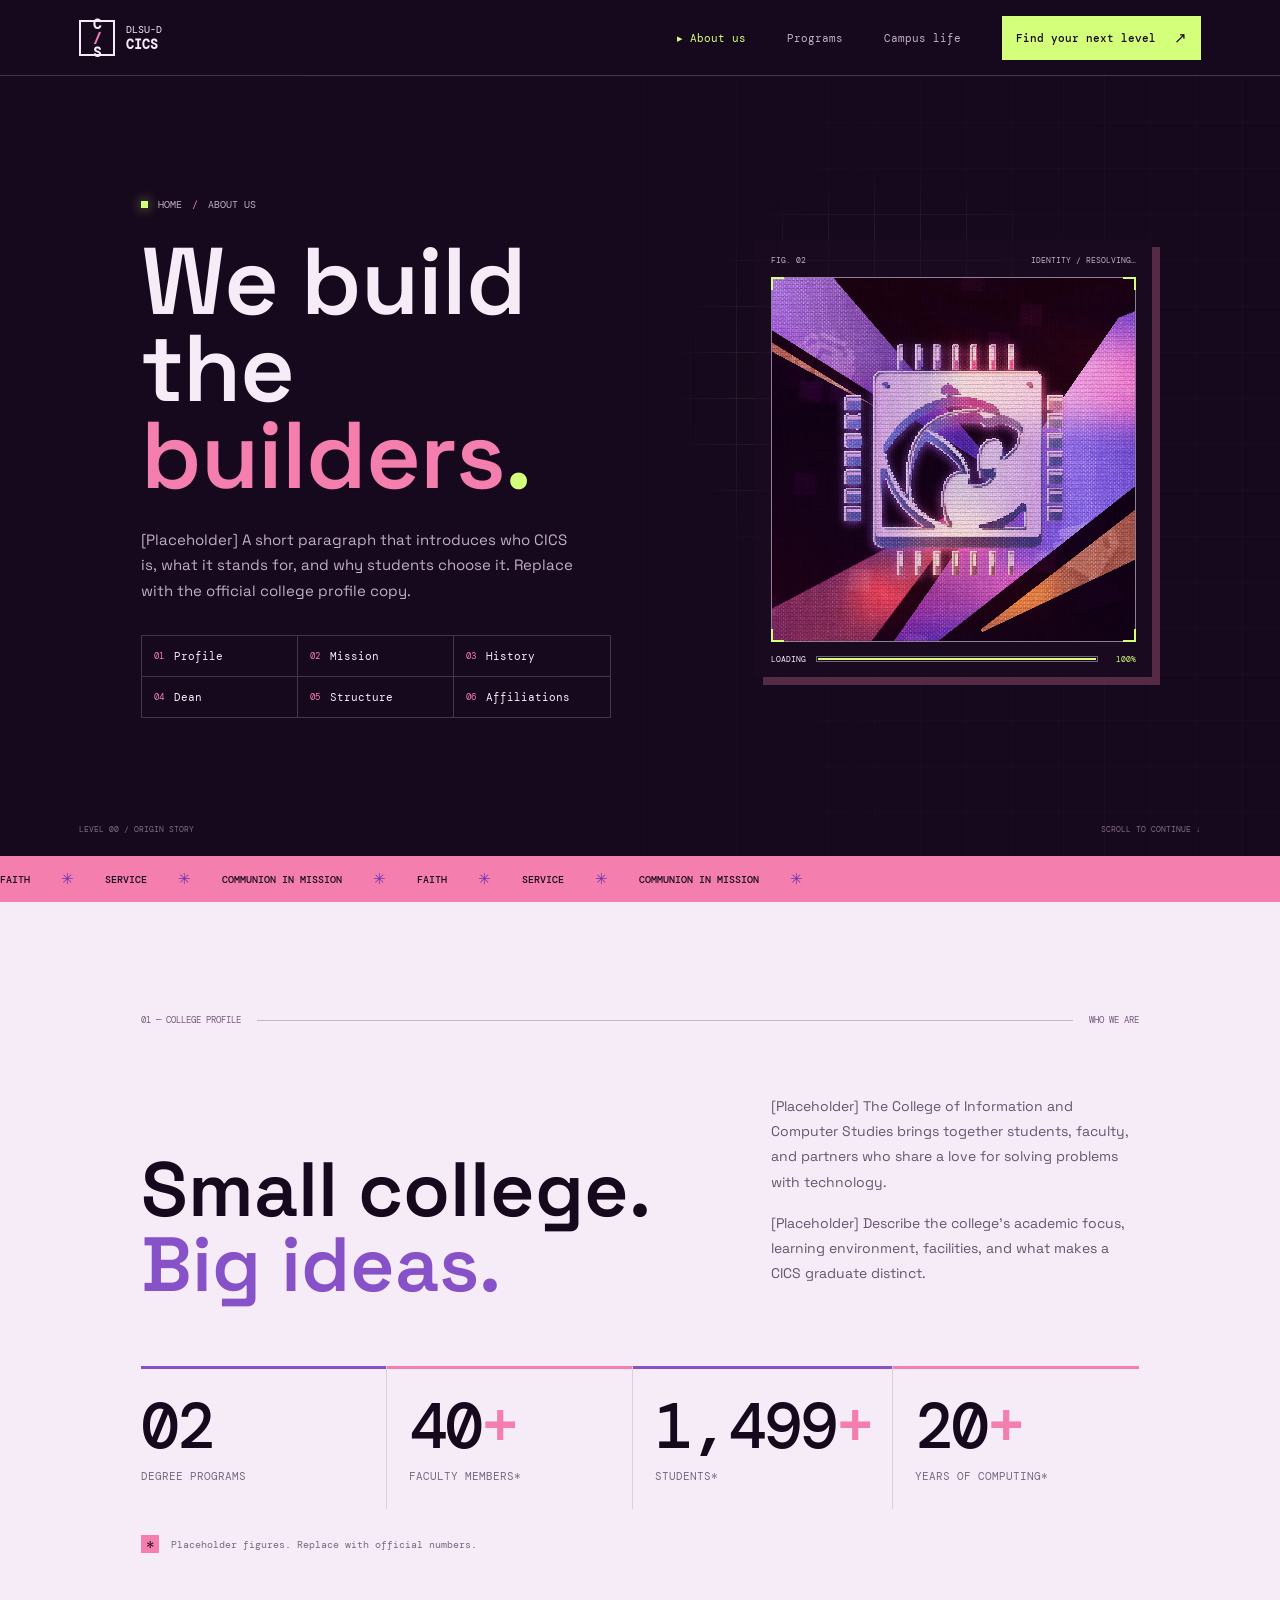
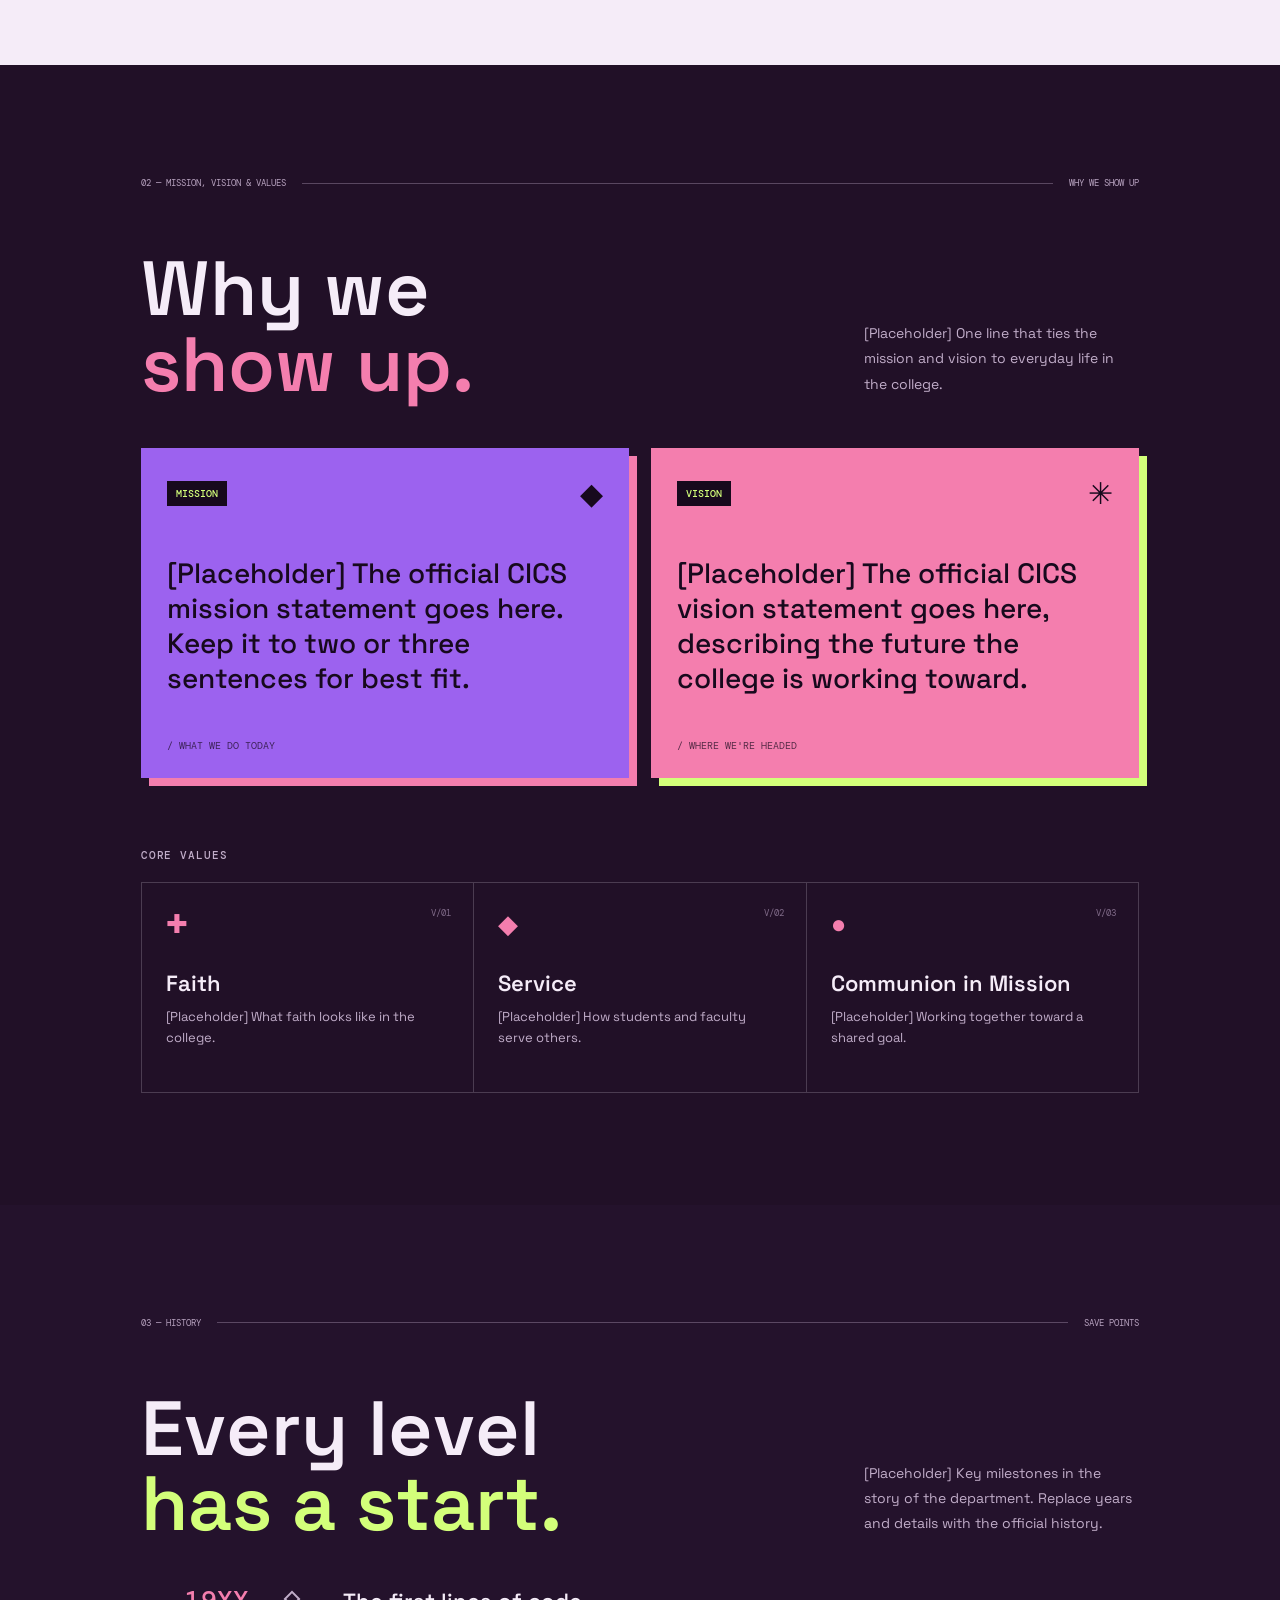
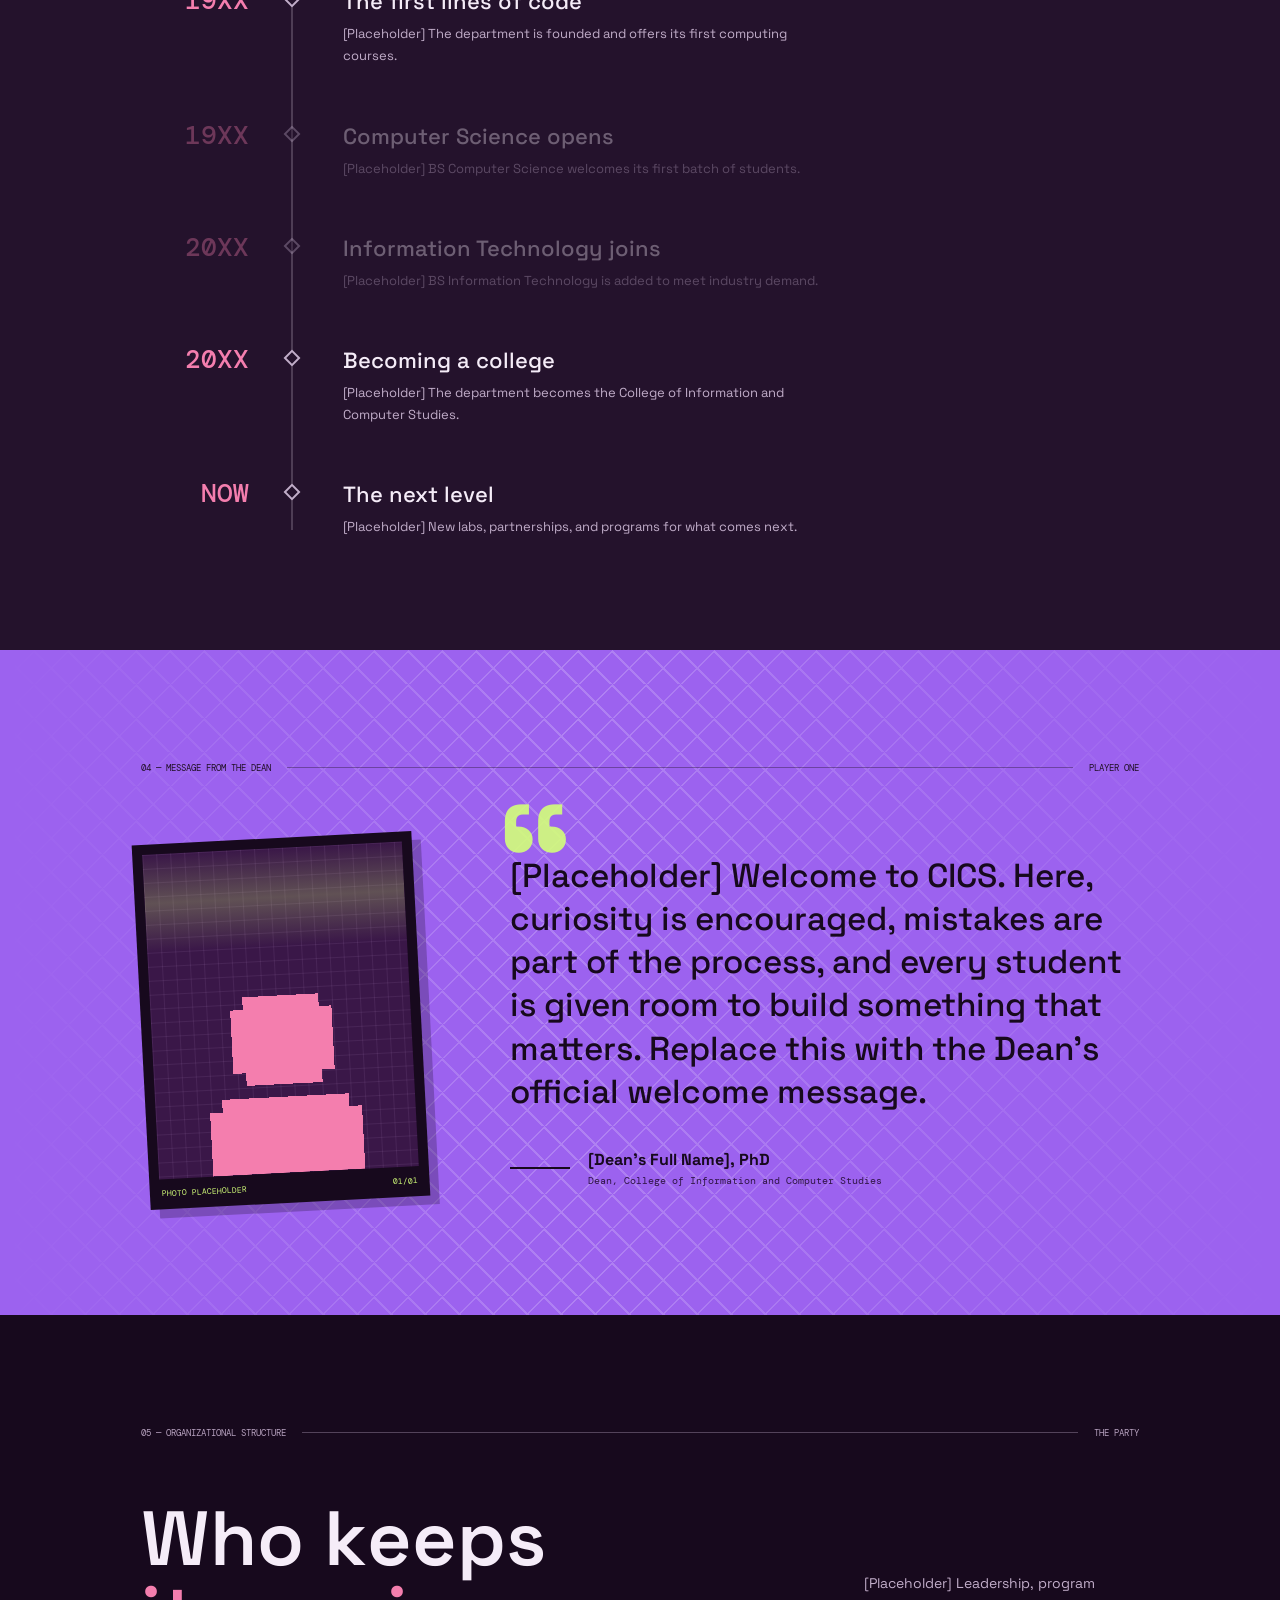
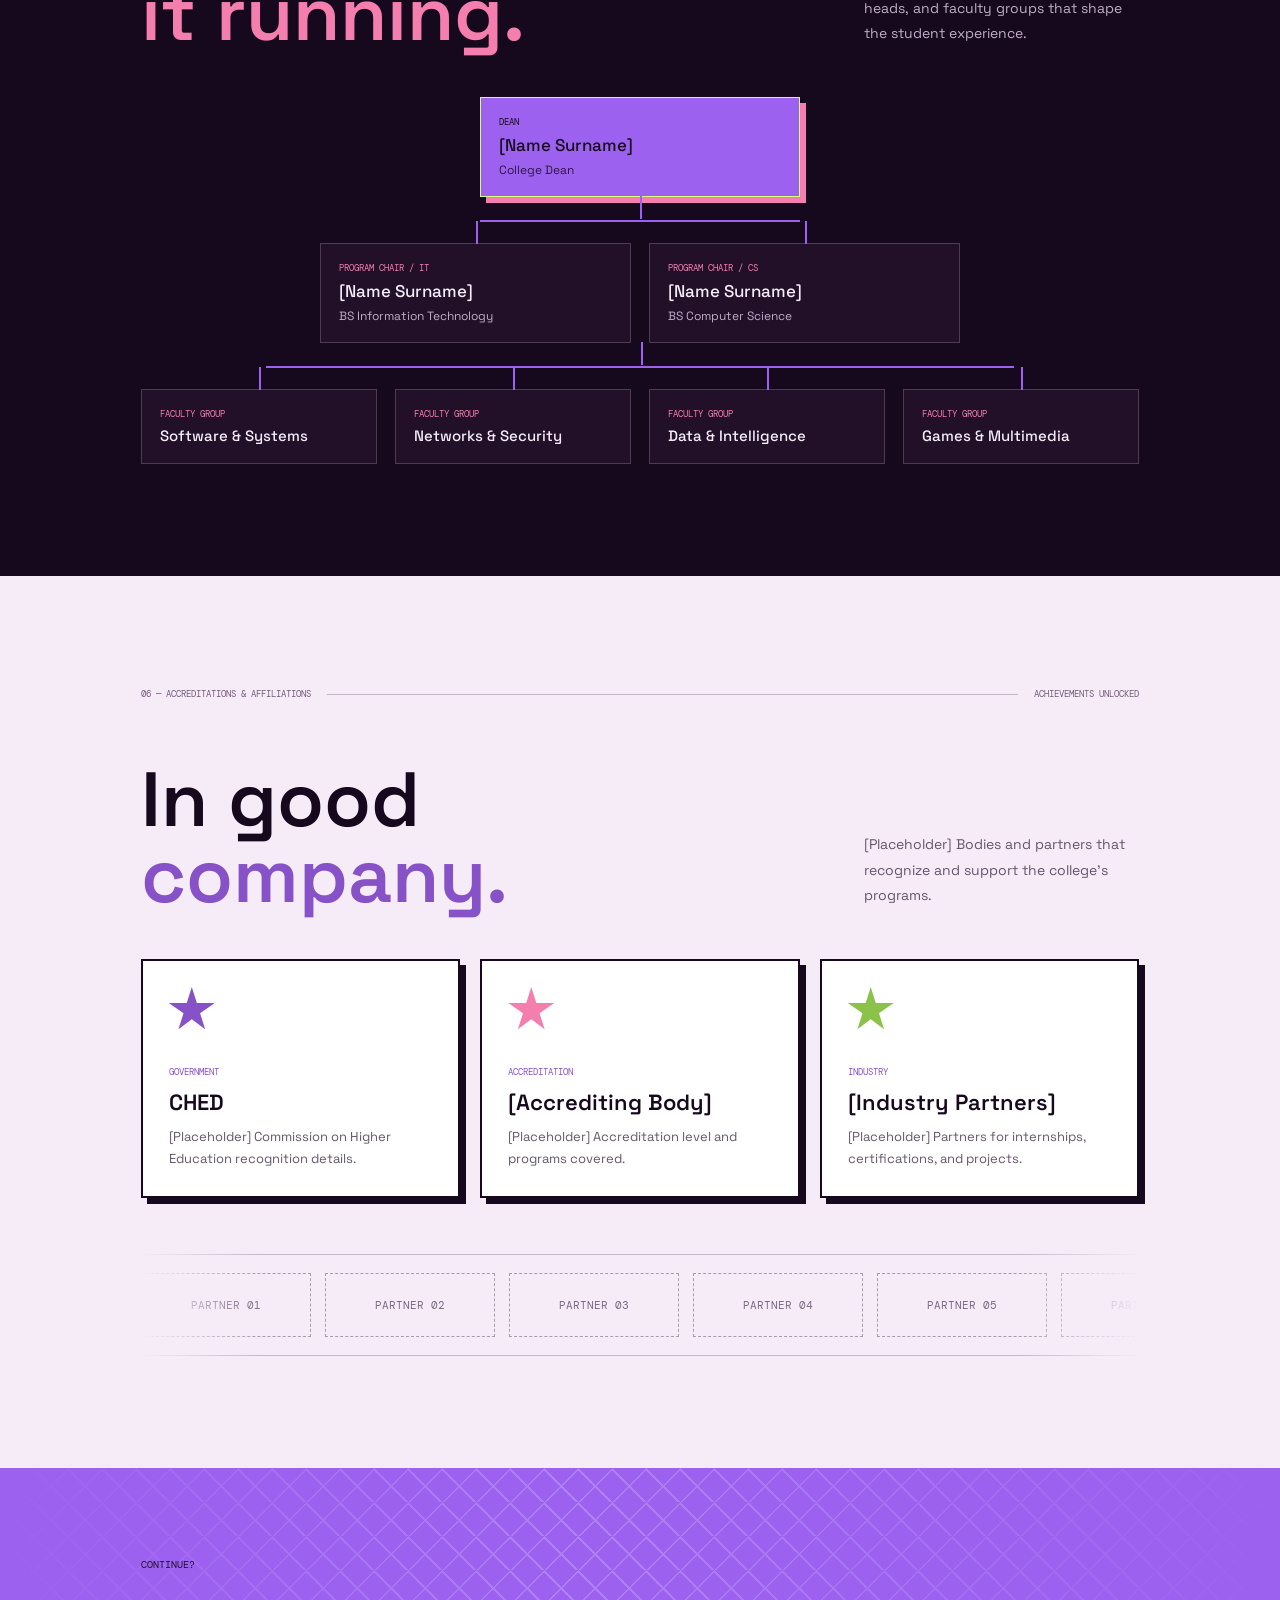
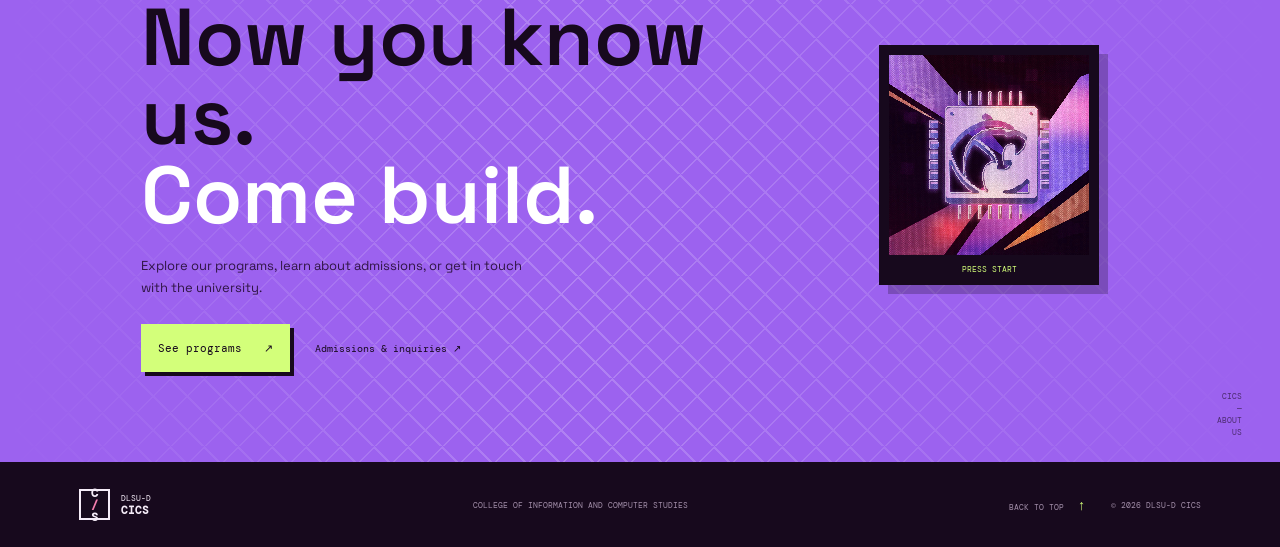
==== src/about.html @ 6401a2ac "feat: add about us page" ====
<!doctype html>
<html lang="en">
  <head>
    <meta charset="utf-8" />
    <meta name="viewport" content="width=device-width, initial-scale=1" />
    <meta name="theme-color" content="#17091d" />
    <meta
      name="description"
      content="About the College of Information and Computer Studies at De La Salle University-Dasmariñas: profile, mission, history, leadership, and affiliations."
    />
    <title>About Us | CICS DLSU-D</title>
    <link rel="preconnect" href="https://fonts.googleapis.com" />
    <link rel="preconnect" href="https://fonts.gstatic.com" crossorigin />
    <link
      href="https://fonts.googleapis.com/css2?family=DM+Mono:wght@400;500&family=Space+Grotesk:wght@400;500;600;700&display=swap"
      rel="stylesheet"
    />
    <link rel="stylesheet" href="styles.css" />
    <link rel="stylesheet" href="about.css" />
    <script src="script.js" defer></script>
    <script src="about.js" defer></script>
  </head>
  <body class="page-about">
    <a class="skip-link" href="#main">Skip to content</a>
    <div class="scroll-progress" aria-hidden="true"></div>

    <header class="site-header">
      <a class="brand" href="index.html" aria-label="CICS home">
        <span class="brand-mark">C<span>/</span>S</span>
        <span class="brand-copy">DLSU-D <b>CICS</b></span>
      </a>
      <button
        class="menu-toggle"
        type="button"
        aria-expanded="false"
        aria-controls="site-nav"
        aria-label="Open navigation"
      >
        <span></span><span></span>
      </button>
      <nav class="site-nav" id="site-nav" aria-label="Main navigation">
        <a href="about.html" aria-current="page">About us</a>
        <a href="index.html#programs">Programs</a>
        <a href="index.html#updates">Campus life</a>
        <a class="nav-apply" href="#connect"
          >Find your next level <span aria-hidden="true">↗</span></a
        >
      </nav>
    </header>

    <main id="main">
      <!-- ============ HERO ============ -->
      <section class="about-hero" id="top" aria-labelledby="about-hero-title">
        <div class="hero-grid" aria-hidden="true"></div>
        <div class="spotlight-grid" aria-hidden="true"></div>

        <div class="about-hero-copy">
          <p class="eyebrow breadcrumb">
            <span class="status-dot"></span>
            <a href="index.html">HOME</a><span aria-hidden="true">/</span
            ><span>ABOUT US</span>
          </p>
          <h1 id="about-hero-title" data-split>
            We build<br />the <span class="accent-pink">builders</span
            ><span class="accent-acid">.</span>
          </h1>
          <p class="about-hero-description reveal" style="--i: 6">
            [Placeholder] A short paragraph that introduces who CICS is, what
            it stands for, and why students choose it. Replace with the
            official college profile copy.
          </p>
          <nav class="chapter-nav reveal" style="--i: 8" aria-label="On this page">
            <a href="#profile"><span>01</span>Profile</a>
            <a href="#purpose"><span>02</span>Mission</a>
            <a href="#history"><span>03</span>History</a>
            <a href="#dean"><span>04</span>Dean</a>
            <a href="#structure"><span>05</span>Structure</a>
            <a href="#recognition"><span>06</span>Affiliations</a>
          </nav>
        </div>

        <figure class="mosaic-card reveal" style="--i: 3">
          <div class="art-label">
            <span>FIG. 02</span><span>IDENTITY / RESOLVING…</span>
          </div>
          <div class="mosaic" data-mosaic>
            <img src="../assets/logo.jpg" alt="CICS pixel-art logo" />
            <div class="mosaic-cells" aria-hidden="true"></div>
            <span class="frame-corner corner-tl"></span
            ><span class="frame-corner corner-tr"></span
            ><span class="frame-corner corner-bl"></span
            ><span class="frame-corner corner-br"></span>
          </div>
          <figcaption class="art-caption">
            <span>LOADING</span><span class="load-bar"><i></i></span
            ><span class="load-pct">100%</span>
          </figcaption>
        </figure>

        <div class="hero-bottom" aria-hidden="true">
          <span>LEVEL 00 / ORIGIN STORY</span><span>SCROLL TO CONTINUE ↓</span>
        </div>
      </section>

      <div class="ticker" aria-hidden="true">
        <div class="ticker-track">
          <span>FAITH</span><i>✳</i><span>SERVICE</span><i>✳</i
          ><span>COMMUNION IN MISSION</span><i>✳</i><span>FAITH</span><i>✳</i
          ><span>SERVICE</span><i>✳</i><span>COMMUNION IN MISSION</span
          ><i>✳</i>
        </div>
      </div>

      <!-- ============ 01 PROFILE ============ -->
      <section
        class="profile section-pad"
        id="profile"
        aria-labelledby="profile-title"
      >
        <div class="section-kicker reveal">
          <span>01 — COLLEGE PROFILE</span><span class="kicker-rule"></span
          ><span>WHO WE ARE</span>
        </div>
        <div class="profile-content">
          <h2 id="profile-title" data-split>
            Small college.<br /><span>Big ideas.</span>
          </h2>
          <div class="profile-copy">
            <p class="reveal">
              [Placeholder] The College of Information and Computer Studies
              brings together students, faculty, and partners who share a
              love for solving problems with technology.
            </p>
            <p class="reveal" style="--i: 1">
              [Placeholder] Describe the college's academic focus, learning
              environment, facilities, and what makes a CICS graduate
              distinct.
            </p>
          </div>
        </div>
        <div class="stat-grid">
          <div class="stat reveal" style="--i: 0">
            <span class="stat-num"
              ><span data-count="2" data-pad="2">00</span></span
            >
            <span class="stat-label">Degree programs</span>
          </div>
          <div class="stat reveal" style="--i: 1">
            <span class="stat-num"
              ><span data-count="40">0</span><i>+</i></span
            >
            <span class="stat-label">Faculty members*</span>
          </div>
          <div class="stat reveal" style="--i: 2">
            <span class="stat-num"
              ><span data-count="1500">0</span><i>+</i></span
            >
            <span class="stat-label">Students*</span>
          </div>
          <div class="stat reveal" style="--i: 3">
            <span class="stat-num"
              ><span data-count="20">0</span><i>+</i></span
            >
            <span class="stat-label">Years of computing*</span>
          </div>
        </div>
        <p class="placeholder-note reveal">
          <span class="pixel-mark" aria-hidden="true">*</span> Placeholder
          figures. Replace with official numbers.
        </p>
      </section>

      <!-- ============ 02 MISSION / VISION / VALUES ============ -->
      <section
        class="purpose section-pad"
        id="purpose"
        aria-labelledby="purpose-title"
      >
        <div class="section-kicker reveal">
          <span>02 — MISSION, VISION &amp; VALUES</span
          ><span class="kicker-rule"></span><span>WHY WE SHOW UP</span>
        </div>
        <div class="section-heading">
          <h2 id="purpose-title" data-split>
            Why we<br /><span>show up.</span>
          </h2>
          <p class="reveal">
            [Placeholder] One line that ties the mission and vision to
            everyday life in the college.
          </p>
        </div>

        <div class="mv-grid">
          <article class="mv-card mv-mission tilt reveal">
            <span class="mv-glare" aria-hidden="true"></span>
            <div class="mv-top">
              <span class="mv-tag">MISSION</span><span class="mv-icon">◆</span>
            </div>
            <p class="mv-text">
              [Placeholder] The official CICS mission statement goes here.
              Keep it to two or three sentences for best fit.
            </p>
            <span class="mv-foot">/ WHAT WE DO TODAY</span>
          </article>
          <article class="mv-card mv-vision tilt reveal" style="--i: 1">
            <span class="mv-glare" aria-hidden="true"></span>
            <div class="mv-top">
              <span class="mv-tag">VISION</span><span class="mv-icon">✳</span>
            </div>
            <p class="mv-text">
              [Placeholder] The official CICS vision statement goes here,
              describing the future the college is working toward.
            </p>
            <span class="mv-foot">/ WHERE WE'RE HEADED</span>
          </article>
        </div>

        <h3 class="values-title reveal">Core values</h3>
        <div class="values-grid">
          <div class="value-tile reveal" style="--i: 0">
            <span class="value-glyph" aria-hidden="true">✚</span>
            <b>Faith</b>
            <span>[Placeholder] What faith looks like in the college.</span>
            <span class="value-idx">V/01</span>
          </div>
          <div class="value-tile reveal" style="--i: 1">
            <span class="value-glyph" aria-hidden="true">◆</span>
            <b>Service</b>
            <span>[Placeholder] How students and faculty serve others.</span>
            <span class="value-idx">V/02</span>
          </div>
          <div class="value-tile reveal" style="--i: 2">
            <span class="value-glyph" aria-hidden="true">●</span>
            <b>Communion in Mission</b>
            <span>[Placeholder] Working together toward a shared goal.</span>
            <span class="value-idx">V/03</span>
          </div>
        </div>
      </section>

      <!-- ============ 03 HISTORY ============ -->
      <section
        class="history section-pad"
        id="history"
        aria-labelledby="history-title"
      >
        <div class="section-kicker reveal">
          <span>03 — HISTORY</span><span class="kicker-rule"></span
          ><span>SAVE POINTS</span>
        </div>
        <div class="section-heading">
          <h2 id="history-title" data-split>
            Every level<br /><span>has a start.</span>
          </h2>
          <p class="reveal">
            [Placeholder] Key milestones in the story of the department.
            Replace years and details with the official history.
          </p>
        </div>

        <ol class="timeline" data-timeline>
          <li class="timeline-item">
            <span class="timeline-node" aria-hidden="true"></span>
            <span class="timeline-year">19XX</span>
            <div class="timeline-body">
              <h3>The first lines of code</h3>
              <p>[Placeholder] The department is founded and offers its first computing courses.</p>
            </div>
          </li>
          <li class="timeline-item">
            <span class="timeline-node" aria-hidden="true"></span>
            <span class="timeline-year">19XX</span>
            <div class="timeline-body">
              <h3>Computer Science opens</h3>
              <p>[Placeholder] BS Computer Science welcomes its first batch of students.</p>
            </div>
          </li>
          <li class="timeline-item">
            <span class="timeline-node" aria-hidden="true"></span>
            <span class="timeline-year">20XX</span>
            <div class="timeline-body">
              <h3>Information Technology joins</h3>
              <p>[Placeholder] BS Information Technology is added to meet industry demand.</p>
            </div>
          </li>
          <li class="timeline-item">
            <span class="timeline-node" aria-hidden="true"></span>
            <span class="timeline-year">20XX</span>
            <div class="timeline-body">
              <h3>Becoming a college</h3>
              <p>[Placeholder] The department becomes the College of Information and Computer Studies.</p>
            </div>
          </li>
          <li class="timeline-item">
            <span class="timeline-node" aria-hidden="true"></span>
            <span class="timeline-year">NOW</span>
            <div class="timeline-body">
              <h3>The next level</h3>
              <p>[Placeholder] New labs, partnerships, and programs for what comes next.</p>
            </div>
          </li>
        </ol>
      </section>

      <!-- ============ 04 DEAN ============ -->
      <section class="dean" id="dean" aria-labelledby="dean-title">
        <div class="connect-pattern" aria-hidden="true"></div>
        <div class="section-kicker reveal">
          <span>04 — MESSAGE FROM THE DEAN</span
          ><span class="kicker-rule"></span><span>PLAYER ONE</span>
        </div>
        <div class="dean-layout">
          <figure class="dean-portrait reveal">
            <div class="portrait-frame">
              <svg
                class="pixel-person"
                viewBox="0 0 16 16"
                shape-rendering="crispEdges"
                aria-hidden="true"
              >
                <rect x="5" y="2" width="6" height="1" />
                <rect x="4" y="3" width="8" height="5" />
                <rect x="5" y="8" width="6" height="1" />
                <rect x="3" y="10" width="10" height="1" />
                <rect x="2" y="11" width="12" height="5" />
              </svg>
              <span class="portrait-scan" aria-hidden="true"></span>
            </div>
            <figcaption>
              <span>PHOTO PLACEHOLDER</span><span>01/01</span>
            </figcaption>
          </figure>

          <div class="dean-message">
            <h2 class="visually-hidden" id="dean-title">
              Message from the Dean
            </h2>
            <span class="quote-mark" aria-hidden="true">“</span>
            <blockquote data-words>
              [Placeholder] Welcome to CICS. Here, curiosity is encouraged,
              mistakes are part of the process, and every student is given
              room to build something that matters. Replace this with the
              Dean's official welcome message.
            </blockquote>
            <div class="dean-sign reveal">
              <span class="sign-line"></span>
              <div>
                <b>[Dean's Full Name], PhD</b>
                <span>Dean, College of Information and Computer Studies</span>
              </div>
            </div>
          </div>
        </div>
      </section>

      <!-- ============ 05 STRUCTURE ============ -->
      <section
        class="structure section-pad"
        id="structure"
        aria-labelledby="structure-title"
      >
        <div class="section-kicker reveal">
          <span>05 — ORGANIZATIONAL STRUCTURE</span
          ><span class="kicker-rule"></span><span>THE PARTY</span>
        </div>
        <div class="section-heading">
          <h2 id="structure-title" data-split>
            Who keeps<br /><span>it running.</span>
          </h2>
          <p class="reveal">
            [Placeholder] Leadership, program heads, and faculty groups that
            shape the student experience.
          </p>
        </div>

        <div class="org-tree" data-org>
          <div class="org-row org-row-1" style="--n: 1">
            <div class="org-node org-lead" style="--i: 0">
              <span class="org-role">DEAN</span>
              <b>[Name Surname]</b>
              <span class="org-sub">College Dean</span>
            </div>
          </div>
          <div class="org-row org-row-2" style="--n: 2">
            <div class="org-node" style="--i: 1">
              <span class="org-role">PROGRAM CHAIR / IT</span>
              <b>[Name Surname]</b>
              <span class="org-sub">BS Information Technology</span>
            </div>
            <div class="org-node" style="--i: 2">
              <span class="org-role">PROGRAM CHAIR / CS</span>
              <b>[Name Surname]</b>
              <span class="org-sub">BS Computer Science</span>
            </div>
          </div>
          <div class="org-row org-row-3" style="--n: 4">
            <div class="org-node org-group" style="--i: 3">
              <span class="org-role">FACULTY GROUP</span>
              <b>Software &amp; Systems</b>
            </div>
            <div class="org-node org-group" style="--i: 4">
              <span class="org-role">FACULTY GROUP</span>
              <b>Networks &amp; Security</b>
            </div>
            <div class="org-node org-group" style="--i: 5">
              <span class="org-role">FACULTY GROUP</span>
              <b>Data &amp; Intelligence</b>
            </div>
            <div class="org-node org-group" style="--i: 6">
              <span class="org-role">FACULTY GROUP</span>
              <b>Games &amp; Multimedia</b>
            </div>
          </div>
        </div>
      </section>

      <!-- ============ 06 RECOGNITION ============ -->
      <section
        class="recognition section-pad"
        id="recognition"
        aria-labelledby="recognition-title"
      >
        <div class="section-kicker reveal">
          <span>06 — ACCREDITATIONS &amp; AFFILIATIONS</span
          ><span class="kicker-rule"></span><span>ACHIEVEMENTS UNLOCKED</span>
        </div>
        <div class="section-heading">
          <h2 id="recognition-title" data-split>
            In good<br /><span>company.</span>
          </h2>
          <p class="reveal">
            [Placeholder] Bodies and partners that recognize and support the
            college's programs.
          </p>
        </div>

        <div class="badge-grid">
          <article class="badge-card reveal" style="--i: 0">
            <span class="badge-icon" aria-hidden="true"><i></i></span>
            <span class="badge-kind">GOVERNMENT</span>
            <h3>CHED</h3>
            <p>[Placeholder] Commission on Higher Education recognition details.</p>
          </article>
          <article class="badge-card reveal" style="--i: 1">
            <span class="badge-icon" aria-hidden="true"><i></i></span>
            <span class="badge-kind">ACCREDITATION</span>
            <h3>[Accrediting Body]</h3>
            <p>[Placeholder] Accreditation level and programs covered.</p>
          </article>
          <article class="badge-card reveal" style="--i: 2">
            <span class="badge-icon" aria-hidden="true"><i></i></span>
            <span class="badge-kind">INDUSTRY</span>
            <h3>[Industry Partners]</h3>
            <p>[Placeholder] Partners for internships, certifications, and projects.</p>
          </article>
        </div>

        <div class="partner-marquee" aria-label="Partner logos (placeholders)">
          <div class="partner-track">
            <span>PARTNER 01</span><span>PARTNER 02</span><span>PARTNER 03</span
            ><span>PARTNER 04</span><span>PARTNER 05</span><span>PARTNER 06</span
            ><span aria-hidden="true">PARTNER 01</span
            ><span aria-hidden="true">PARTNER 02</span
            ><span aria-hidden="true">PARTNER 03</span
            ><span aria-hidden="true">PARTNER 04</span
            ><span aria-hidden="true">PARTNER 05</span
            ><span aria-hidden="true">PARTNER 06</span>
          </div>
        </div>
      </section>

      <!-- ============ CTA ============ -->
      <section class="connect" id="connect" aria-labelledby="connect-title">
        <div class="connect-pattern" aria-hidden="true"></div>
        <div class="connect-content reveal">
          <p class="eyebrow">CONTINUE?</p>
          <h2 id="connect-title">Now you know us.<br /><span>Come build.</span></h2>
          <p>
            Explore our programs, learn about admissions, or get in touch with
            the university.
          </p>
          <div class="connect-actions">
            <a class="button button-light" href="index.html#programs"
              >See programs <span aria-hidden="true">↗</span></a
            >
            <a
              class="connect-link"
              href="https://www.dlsud.edu.ph/"
              target="_blank"
              rel="noreferrer"
              >Admissions &amp; inquiries <span aria-hidden="true">↗</span></a
            >
          </div>
        </div>
        <div class="connect-logo reveal">
          <img src="../assets/logo.jpg" alt="CICS pixel-art logo" /><span
            >PRESS START</span
          >
        </div>
        <div class="connect-index" aria-hidden="true">
          CICS<br />—<br />ABOUT<br />US
        </div>
      </section>
    </main>

    <footer class="site-footer">
      <a class="brand footer-brand" href="index.html" aria-label="CICS home"
        ><span class="brand-mark">C<span>/</span>S</span
        ><span class="brand-copy">DLSU-D <b>CICS</b></span></a
      >
      <span class="footer-note"
        >COLLEGE OF INFORMATION AND COMPUTER STUDIES</span
      >
      <a class="back-top" href="#top"
        >BACK TO TOP <span aria-hidden="true">↑</span></a
      >
      <span class="copyright"
        >© <span id="current-year">2025</span> DLSU-D CICS</span
      >
    </footer>
  </body>
</html>
---- src/styles.css ----
:root {
  color-scheme: dark;
  --ink: #17091d;
  --ink-soft: #211027;
  --paper: #f5ecf8;
  --muted: #c1adc9;
  --violet: #9c62ef;
  --pink: #f47eae;
  --acid: #d3ff7a;
  --line: rgba(245, 236, 248, 0.2);
  --mono: "DM Mono", "Courier New", monospace;
  --display: "Space Grotesk", "Trebuchet MS", sans-serif;
}

* {
  box-sizing: border-box;
}
html {
  scroll-behavior: smooth;
  scroll-padding-top: 82px;
}
body {
  margin: 0;
  background: var(--ink);
  color: var(--paper);
  font-family: var(--display);
  -webkit-font-smoothing: antialiased;
}
a {
  color: inherit;
  text-decoration: none;
}
button {
  font: inherit;
}
::selection {
  color: var(--ink);
  background: var(--acid);
}
.skip-link {
  position: absolute;
  z-index: 20;
  top: 8px;
  left: 8px;
  padding: 12px 16px;
  background: var(--acid);
  color: var(--ink);
  transform: translateY(-150%);
}
.skip-link:focus {
  transform: translateY(0);
}
.site-header {
  position: relative;
  z-index: 10;
  display: flex;
  align-items: center;
  justify-content: space-between;
  min-height: 76px;
  padding: 0 6.2vw;
  border-bottom: 1px solid var(--line);
  background: var(--ink);
}
.brand {
  display: inline-flex;
  align-items: center;
  gap: 11px;
}
.brand-mark {
  display: grid;
  width: 36px;
  height: 36px;
  place-content: center;
  border: 2px solid var(--paper);
  font: 700 14px/1 var(--mono);
  letter-spacing: 0;
}
.brand-mark span {
  color: var(--pink);
}
.brand-copy {
  display: grid;
  gap: 3px;
  font: 10px/1 var(--mono);
  letter-spacing: 0;
}
.brand-copy b {
  font-size: 13px;
}
.site-nav {
  display: flex;
  align-items: center;
  gap: clamp(20px, 3.2vw, 48px);
  font: 11px var(--mono);
}
.site-nav > a:not(.nav-apply) {
  color: var(--muted);
  transition: color 0.2s;
}
.site-nav > a:not(.nav-apply):hover,
.text-link:hover,
.back-top:hover {
  color: var(--acid);
}
.nav-apply {
  display: inline-flex;
  gap: 18px;
  align-items: center;
  padding: 12px 14px;
  color: var(--ink);
  background: var(--acid);
  font-weight: 500;
  transition:
    background 0.2s,
    transform 0.2s;
}
.nav-apply:hover {
  background: var(--pink);
  transform: translateY(-2px);
}
.nav-apply span {
  font-size: 15px;
}
.menu-toggle {
  display: none;
}

.hero {
  position: relative;
  display: grid;
  grid-template-columns: 1fr 0.9fr;
  align-items: center;
  min-height: min(760px, calc(100svh - 76px));
  padding: 76px 10vw 88px 11vw;
  overflow: hidden;
}
.hero::before {
  position: absolute;
  top: 0;
  right: 0;
  bottom: 0;
  width: 52%;
  background:
    linear-gradient(
      122deg,
      transparent 4%,
      rgba(119, 61, 147, 0.19) 4%,
      rgba(119, 61, 147, 0.19) 5%,
      transparent 5%,
      transparent 72%,
      rgba(244, 126, 174, 0.16) 72%,
      rgba(244, 126, 174, 0.16) 73%,
      transparent 73%
    ),
    linear-gradient(
      35deg,
      transparent 48%,
      rgba(156, 98, 239, 0.13) 48%,
      rgba(156, 98, 239, 0.13) 49%,
      transparent 49%
    );
  content: "";
  pointer-events: none;
}
.hero-grid {
  position: absolute;
  inset: 0;
  opacity: 0.16;
  background-image:
    linear-gradient(rgba(196, 159, 221, 0.15) 1px, transparent 1px),
    linear-gradient(90deg, rgba(196, 159, 221, 0.15) 1px, transparent 1px);
  background-size: 46px 46px;
  mask-image: linear-gradient(90deg, transparent 12%, #000 100%);
  pointer-events: none;
}
.hero-copy,
.hero-art {
  position: relative;
  z-index: 1;
}
.eyebrow,
.section-kicker,
.hero-index,
.art-label,
.art-caption,
.hero-bottom,
.program-code,
.program-note,
.update-meta,
.updates-note,
.connect-index,
.connect-logo > span,
.site-footer {
  font-family: var(--mono);
}
.eyebrow {
  display: flex;
  align-items: center;
  gap: 10px;
  margin: 0 0 27px;
  color: var(--muted);
  font-size: 10px;
  text-transform: uppercase;
}
.status-dot {
  display: inline-block;
  flex: 0 0 7px;
  width: 7px;
  height: 7px;
  background: var(--acid);
  box-shadow: 0 0 12px rgba(211, 255, 122, 0.65);
}
.hero h1 {
  margin: 0;
  font-size: clamp(54px, 7.5vw, 112px);
  font-weight: 600;
  line-height: 0.91;
  letter-spacing: 0;
}
.hero h1 > span:first-child {
  color: var(--pink);
}
.period {
  color: var(--acid);
}
.hero-description {
  max-width: 430px;
  margin: 27px 0 29px;
  color: var(--muted);
  font-size: 15px;
  line-height: 1.7;
}
.hero-actions,
.connect-actions {
  display: flex;
  align-items: center;
  gap: 25px;
}
.button {
  display: inline-flex;
  min-height: 48px;
  align-items: center;
  justify-content: center;
  gap: 22px;
  padding: 0 17px;
  font: 11px var(--mono);
  transition:
    transform 0.2s,
    background 0.2s;
}
.button:hover {
  transform: translateY(-3px);
}
.button-primary {
  background: var(--violet);
  color: #fff;
  box-shadow: 4px 4px 0 var(--pink);
}
.button-primary:hover {
  background: #ad7aff;
}
.text-link {
  display: inline-flex;
  align-items: center;
  gap: 10px;
  font: 11px var(--mono);
  color: var(--paper);
  transition: color 0.2s;
}
.hero-index {
  margin: 72px 0 0;
  color: #806b89;
  font-size: 9px;
}
.hero-index span {
  margin-right: 10px;
  color: var(--pink);
}
.hero-art {
  width: min(100%, 430px);
  justify-self: end;
  padding: 16px 16px 13px;
  background: rgba(27, 11, 34, 0.68);
  box-shadow: 8px 8px 0 rgba(156, 98, 239, 0.28);
}
.art-label,
.art-caption {
  display: flex;
  justify-content: space-between;
  gap: 10px;
  color: var(--muted);
  font-size: 8px;
}
.art-label {
  padding: 0 0 12px;
}
.logo-frame {
  position: relative;
  width: 100%;
  aspect-ratio: 1.04 / 1;
  overflow: hidden;
  border: 1px solid rgba(245, 236, 248, 0.5);
  background: #2a1234;
}
.logo-frame::after {
  position: absolute;
  inset: 0;
  background: repeating-linear-gradient(
    0deg,
    rgba(18, 8, 24, 0.12) 0 1px,
    transparent 1px 4px
  );
  content: "";
  pointer-events: none;
}
.logo-frame img {
  display: block;
  width: 100%;
  height: 100%;
  object-fit: cover;
  object-position: center 45%;
  image-rendering: pixelated;
}
.frame-corner {
  position: absolute;
  z-index: 1;
  width: 13px;
  height: 13px;
  border-color: var(--acid);
  border-style: solid;
}
.corner-tl {
  top: -1px;
  left: -1px;
  border-width: 2px 0 0 2px;
}
.corner-tr {
  top: -1px;
  right: -1px;
  border-width: 2px 2px 0 0;
}
.corner-bl {
  bottom: -1px;
  left: -1px;
  border-width: 0 0 2px 2px;
}
.corner-br {
  right: -1px;
  bottom: -1px;
  border-width: 0 2px 2px 0;
}
.art-caption {
  align-items: center;
  padding-top: 12px;
  color: var(--paper);
}
.caption-line {
  height: 1px;
  flex: 1;
  background: var(--pink);
}
.pixel-stamp {
  position: absolute;
  top: 27%;
  right: -33px;
  display: grid;
  width: 60px;
  height: 60px;
  place-content: center;
  transform: rotate(7deg);
  border: 1px solid var(--ink);
  background: var(--acid);
  color: var(--ink);
  text-align: center;
  font: 700 9px/1.3 var(--mono);
  box-shadow: 3px 3px 0 var(--ink);
}
.hero-bottom {
  position: absolute;
  right: 6.2vw;
  bottom: 22px;
  left: 6.2vw;
  display: flex;
  justify-content: space-between;
  color: #806b89;
  font-size: 8px;
}

.ticker {
  overflow: hidden;
  padding: 13px 0;
  background: var(--pink);
  color: var(--ink);
}
.ticker-track {
  display: flex;
  width: max-content;
  align-items: center;
  gap: 31px;
  animation: marquee 26s linear infinite;
  font: 500 10px var(--mono);
}
.ticker-track i {
  color: #6d36b1;
  font-style: normal;
  font-size: 15px;
}
@keyframes marquee {
  to {
    transform: translateX(-50%);
  }
}

.section-pad {
  padding: 112px 11vw;
}
.intro {
  background: var(--paper);
  color: var(--ink);
}
.section-kicker {
  display: flex;
  align-items: center;
  gap: 16px;
  color: #765a7c;
  font-size: 9px;
}
.kicker-rule {
  height: 1px;
  flex: 1;
  background: currentColor;
  opacity: 0.38;
}
.intro-content {
  display: grid;
  grid-template-columns: 1.1fr 0.62fr;
  align-items: end;
  gap: 7vw;
  padding: 68px 0 60px;
}
.intro h2,
.section-heading h2,
.updates-heading h2,
.connect h2 {
  margin: 0;
  font-size: clamp(44px, 6vw, 78px);
  font-weight: 600;
  line-height: 0.98;
  letter-spacing: 0;
}
.intro h2 span,
.section-heading h2 span {
  color: #8751c7;
}
.intro-aside {
  max-width: 370px;
  padding-bottom: 4px;
}
.intro-aside p,
.section-heading > p,
.updates-heading > p {
  margin: 0 0 22px;
  color: #66556c;
  font-size: 14px;
  line-height: 1.8;
}
.intro-aside .text-link {
  color: var(--ink);
}
.intro-aside .text-link:hover {
  color: #8751c7;
}
.value-strip {
  display: grid;
  grid-template-columns: repeat(3, 1fr) 100px;
  gap: 20px;
  align-items: center;
  padding-top: 22px;
  border-top: 1px solid rgba(23, 9, 29, 0.22);
}
.value-strip > div:not(.value-pixel) {
  display: grid;
  grid-template-columns: 33px auto;
  gap: 5px 9px;
  align-items: center;
}
.value-number {
  grid-row: span 2;
  align-self: start;
  color: #8751c7;
  font: 10px var(--mono);
}
.value-strip b {
  font-size: 14px;
}
.value-strip > div > span:last-child {
  color: #786981;
  font-size: 11px;
}
.value-pixel {
  display: grid;
  grid-template-columns: repeat(3, 12px);
  gap: 4px;
  justify-content: end;
}
.value-pixel span {
  width: 12px;
  height: 12px;
  background: #8751c7;
}
.value-pixel span:nth-child(2n) {
  background: var(--pink);
}
.value-pixel span:nth-child(3n) {
  opacity: 0.35;
}

.programs {
  background: var(--ink-soft);
}
.programs .section-kicker,
.updates .section-kicker {
  color: #b6a1be;
}
.section-heading {
  display: flex;
  align-items: end;
  justify-content: space-between;
  gap: 45px;
  margin: 62px 0 46px;
}
.section-heading h2 span {
  color: var(--pink);
}
.section-heading > p {
  max-width: 275px;
  margin: 0 0 5px;
  color: var(--muted);
}
.program-list {
  border-top: 1px solid var(--line);
}
.program-card {
  position: relative;
  display: grid;
  grid-template-columns: 100px 1fr 1.3fr 38px;
  min-height: 155px;
  align-items: center;
  gap: 20px;
  padding: 20px 14px;
  border-bottom: 1px solid var(--line);
  transition:
    background 0.2s,
    padding 0.2s;
}
.program-card:hover {
  padding-right: 23px;
  padding-left: 23px;
  background: rgba(156, 98, 239, 0.1);
}
.program-code {
  align-self: start;
  padding-top: 13px;
  color: #9b829f;
  font-size: 9px;
}
.program-initials {
  color: var(--violet);
  font: 500 48px/0.9 var(--mono);
}
.program-initials span {
  color: var(--acid);
}
.program-detail {
  display: grid;
  gap: 9px;
}
.program-detail b {
  font-size: 19px;
  font-weight: 500;
}
.program-detail > span {
  color: var(--muted);
  font-size: 12px;
}
.program-arrow {
  justify-self: end;
  color: var(--acid);
  font-size: 24px;
  transition: transform 0.2s;
}
.program-card:hover .program-arrow {
  transform: translate(3px, -3px);
}
.program-note {
  display: flex;
  align-items: center;
  gap: 12px;
  margin: 25px 0 0;
  color: #ae9bb7;
  font-size: 10px;
  line-height: 1.7;
}
.pixel-mark {
  display: grid;
  width: 18px;
  height: 18px;
  place-content: center;
  background: var(--pink);
  color: var(--ink);
  font-size: 14px;
}

.updates {
  background: #24122c;
}
.updates-heading {
  display: flex;
  justify-content: space-between;
  align-items: end;
  gap: 35px;
  margin: 61px 0 48px;
}
.updates-heading h2 span {
  color: var(--acid);
}
.updates-heading > p {
  max-width: 280px;
  margin-bottom: 5px;
  color: var(--muted);
}
.update-grid {
  display: grid;
  grid-template-columns: 1.2fr 1fr 1fr;
  gap: 20px;
}
.update-item {
  min-width: 0;
}
.update-art {
  position: relative;
  display: grid;
  height: 220px;
  place-content: center;
  overflow: hidden;
}
.art-terminal {
  justify-items: start;
  background: #521d68;
  background-image:
    linear-gradient(rgba(239, 193, 255, 0.09) 1px, transparent 1px),
    linear-gradient(90deg, rgba(239, 193, 255, 0.09) 1px, transparent 1px);
  background-size: 18px 18px;
}
.terminal-bar {
  position: absolute;
  top: 13px;
  right: 13px;
  left: 13px;
  display: flex;
  align-items: center;
  gap: 5px;
  padding: 7px;
  background: #24122c;
}
.terminal-bar i {
  width: 5px;
  height: 5px;
  background: var(--pink);
}
.terminal-bar i:nth-child(2) {
  background: var(--acid);
}
.terminal-bar i:nth-child(3) {
  background: var(--violet);
}
.terminal-bar b {
  margin-left: 8px;
  color: var(--muted);
  font: 7px var(--mono);
}
.terminal-prompt {
  color: #fff;
  font: 22px var(--mono);
}
.cursor {
  color: var(--acid);
  animation: blink 1s steps(2, start) infinite;
}
@keyframes blink {
  to {
    visibility: hidden;
  }
}
.terminal-lines {
  display: grid;
  gap: 6px;
  margin-top: 15px;
}
.terminal-lines i {
  display: block;
  width: 115px;
  height: 3px;
  background: rgba(245, 236, 248, 0.48);
}
.terminal-lines i:nth-child(2) {
  width: 83px;
  background: var(--pink);
}
.terminal-lines i:nth-child(3) {
  width: 98px;
}
.terminal-sticker {
  position: absolute;
  right: 12px;
  bottom: 12px;
  display: grid;
  width: 48px;
  height: 48px;
  place-content: center;
  transform: rotate(6deg);
  background: var(--acid);
  color: var(--ink);
  text-align: center;
  font: 700 8px/1.2 var(--mono);
}
.art-orbit {
  background: #9c62ef;
}
.orbit-ring {
  position: absolute;
  width: 165px;
  height: 165px;
  border: 1px solid rgba(255, 255, 255, 0.55);
  transform: rotate(30deg) scaleY(0.42);
}
.ring-two {
  transform: rotate(-34deg) scaleY(0.42);
}
.orbit-core {
  z-index: 1;
  color: var(--acid);
  font-size: 48px;
}
.orbit-label {
  position: absolute;
  right: 12px;
  bottom: 12px;
  color: rgba(255, 255, 255, 0.8);
  font: 8px/1.3 var(--mono);
}
.art-award {
  background: var(--pink);
  color: var(--ink);
}
.award-sun {
  position: absolute;
  top: 22px;
  left: 24px;
  color: var(--acid);
  font-size: 29px;
}
.award-type {
  font: 600 26px/0.95 var(--mono);
}
.award-small {
  position: absolute;
  right: 13px;
  bottom: 12px;
  font: 7px var(--mono);
}
.update-meta {
  display: flex;
  justify-content: space-between;
  gap: 8px;
  margin: 17px 0 12px;
  color: var(--pink);
  font-size: 8px;
}
.update-item h3 {
  margin: 0 0 7px;
  font-size: 17px;
  font-weight: 500;
  line-height: 1.3;
}
.update-item p {
  margin: 0;
  color: var(--muted);
  font-size: 11px;
  line-height: 1.65;
}
.updates-note {
  display: flex;
  align-items: center;
  gap: 10px;
  margin: 40px 0 0;
  color: var(--muted);
  font-size: 9px;
}

.connect {
  position: relative;
  display: grid;
  grid-template-columns: 1fr 300px;
  align-items: center;
  min-height: 510px;
  gap: 40px;
  padding: 90px 11vw;
  overflow: hidden;
  background: var(--violet);
  color: var(--ink);
}
.connect-pattern {
  position: absolute;
  inset: 0;
  opacity: 0.2;
  background-image:
    linear-gradient(
      45deg,
      transparent 47%,
      #fff 47%,
      #fff 50%,
      transparent 50%
    ),
    linear-gradient(
      -45deg,
      transparent 47%,
      #fff 47%,
      #fff 50%,
      transparent 50%
    );
  background-size: 34px 34px;
  mask-image: linear-gradient(90deg, transparent, #000 45%, transparent);
  pointer-events: none;
}
.connect-content,
.connect-logo,
.connect-index {
  position: relative;
  z-index: 1;
}
.connect .eyebrow {
  color: var(--ink-soft);
}
.connect h2 {
  font-size: clamp(48px, 6.3vw, 82px);
}
.connect h2 span {
  color: #fff;
}
.connect-content > p:not(.eyebrow) {
  max-width: 410px;
  margin: 20px 0 25px;
  color: #301545;
  font-size: 13px;
  line-height: 1.7;
}
.button-light {
  background: var(--acid);
  box-shadow: 4px 4px 0 var(--ink);
}
.button-light:hover {
  background: #e5ffac;
}
.connect-link {
  color: var(--ink);
  font: 10px var(--mono);
}
.connect-link:hover {
  text-decoration: underline;
  text-underline-offset: 4px;
}
.connect-logo {
  justify-self: center;
  width: 220px;
  padding: 10px;
  transform: rotate(4deg);
  background: var(--ink);
  box-shadow: 9px 9px 0 rgba(23, 9, 29, 0.25);
}
.connect-logo img {
  display: block;
  width: 100%;
  aspect-ratio: 1;
  object-fit: cover;
  image-rendering: pixelated;
}
.connect-logo > span {
  display: block;
  padding: 9px 2px 1px;
  color: var(--acid);
  font-size: 8px;
  text-align: center;
}
.connect-index {
  position: absolute;
  right: 3vw;
  bottom: 24px;
  color: rgba(23, 9, 29, 0.6);
  text-align: right;
  font-size: 8px;
  line-height: 1.5;
}

.site-footer {
  display: grid;
  grid-template-columns: auto 1fr auto auto;
  align-items: center;
  gap: 25px;
  min-height: 85px;
  padding: 18px 6.2vw;
  color: #a28ea9;
  font-size: 8px;
}
.footer-brand {
  color: var(--paper);
}
.footer-brand .brand-mark {
  width: 31px;
  height: 31px;
  font-size: 12px;
}
.footer-brand .brand-copy {
  font-size: 8px;
}
.footer-brand .brand-copy b {
  font-size: 11px;
}
.footer-note {
  justify-self: center;
}
.back-top {
  transition: color 0.2s;
}
.back-top span {
  margin-left: 8px;
  color: var(--acid);
  font-size: 14px;
}
.copyright {
  white-space: nowrap;
}
.reveal {
  opacity: 0;
  transform: translateY(16px);
  transition:
    opacity 0.65s ease,
    transform 0.65s ease;
}
.reveal.is-visible {
  opacity: 1;
  transform: translateY(0);
}

@media (min-width: 1500px) {
  .hero {
    padding-right: max(10vw, calc((100vw - 1200px) / 2));
    padding-left: max(11vw, calc((100vw - 1180px) / 2));
  }
  .section-pad {
    padding-right: max(11vw, calc((100vw - 1180px) / 2));
    padding-left: max(11vw, calc((100vw - 1180px) / 2));
  }
  .connect {
    padding-right: max(11vw, calc((100vw - 1180px) / 2));
    padding-left: max(11vw, calc((100vw - 1180px) / 2));
  }
}
@media (max-width: 800px) {
  .site-header {
    min-height: 68px;
    padding: 0 6vw;
  }
  .menu-toggle {
    display: grid;
    width: 42px;
    height: 42px;
    align-content: center;
    justify-items: center;
    gap: 6px;
    border: 1px solid var(--line);
    background: transparent;
    color: var(--paper);
  }
  .menu-toggle span {
    width: 17px;
    height: 2px;
    background: currentColor;
    transition: transform 0.2s;
  }
  .menu-toggle[aria-expanded="true"] span:first-child {
    transform: translateY(4px) rotate(45deg);
  }
  .menu-toggle[aria-expanded="true"] span:last-child {
    transform: translateY(-4px) rotate(-45deg);
  }
  .site-nav {
    position: absolute;
    top: 68px;
    right: 0;
    left: 0;
    display: none;
    align-items: stretch;
    gap: 0;
    padding: 8px 6vw 18px;
    border-bottom: 1px solid var(--line);
    background: var(--ink);
  }
  .site-nav.is-open {
    display: flex;
    flex-direction: column;
  }
  .site-nav > a:not(.nav-apply) {
    padding: 14px 0;
    border-bottom: 1px solid var(--line);
  }
  .nav-apply {
    justify-content: space-between;
    margin-top: 14px;
  }
  .hero {
    grid-template-columns: 1fr 0.8fr;
    min-height: 610px;
    padding: 65px 7vw 80px;
  }
  .hero h1 {
    font-size: clamp(52px, 8vw, 78px);
  }
  .hero-description {
    max-width: 360px;
    font-size: 13px;
  }
  .hero-art {
    padding: 10px;
  }
  .pixel-stamp {
    right: -17px;
    width: 48px;
    height: 48px;
    font-size: 7px;
  }
  .section-pad {
    padding: 85px 7vw;
  }
  .intro-content {
    gap: 5vw;
  }
  .value-strip {
    grid-template-columns: repeat(3, 1fr);
  }
  .value-pixel {
    display: none;
  }
  .update-grid {
    grid-template-columns: repeat(2, 1fr);
    row-gap: 30px;
  }
  .update-feature {
    grid-column: span 2;
  }
  .update-feature .update-art {
    height: 250px;
  }
  .connect {
    grid-template-columns: 1fr 200px;
    gap: 25px;
    padding: 75px 7vw;
  }
  .connect-logo {
    width: 170px;
  }
  .site-footer {
    grid-template-columns: auto 1fr auto;
    padding: 18px 6vw;
  }
  .footer-note {
    display: none;
  }
}
@media (max-width: 560px) {
  html {
    scroll-padding-top: 68px;
  }
  .hero {
    grid-template-columns: 1fr;
    gap: 37px;
    min-height: auto;
    padding: 68px 7vw 68px;
  }
  .hero::before {
    width: 100%;
    background-position: center;
  }
  .hero h1 {
    font-size: clamp(58px, 16vw, 86px);
  }
  .hero-description {
    max-width: 380px;
  }
  .hero-index {
    margin-top: 40px;
  }
  .hero-art {
    width: min(86%, 340px);
    justify-self: center;
    margin-right: 9px;
  }
  .logo-frame {
    aspect-ratio: 1.12 / 1;
  }
  .hero-bottom {
    right: 7vw;
    left: 7vw;
    font-size: 7px;
  }
  .hero-bottom span:last-child {
    display: none;
  }
  .ticker {
    padding: 11px 0;
  }
  .ticker-track {
    gap: 22px;
    font-size: 9px;
  }
  .section-pad {
    padding: 70px 7vw;
  }
  .section-kicker {
    gap: 9px;
    font-size: 7px;
  }
  .section-kicker span:last-child {
    text-align: right;
  }
  .intro-content {
    grid-template-columns: 1fr;
    gap: 23px;
    padding: 45px 0 39px;
  }
  .intro h2,
  .section-heading h2,
  .updates-heading h2 {
    font-size: clamp(42px, 12vw, 62px);
  }
  .intro-aside p,
  .section-heading > p,
  .updates-heading > p {
    font-size: 13px;
  }
  .value-strip {
    gap: 12px;
  }
  .value-strip > div:not(.value-pixel) {
    grid-template-columns: 24px auto;
    gap: 5px;
  }
  .value-number {
    font-size: 8px;
  }
  .value-strip b {
    font-size: 12px;
  }
  .value-strip > div > span:last-child {
    grid-column: 2;
    font-size: 9px;
  }
  .section-heading,
  .updates-heading {
    display: grid;
    gap: 18px;
    margin: 44px 0 30px;
  }
  .section-heading > p,
  .updates-heading > p {
    max-width: 320px;
  }
  .program-card {
    grid-template-columns: 58px 1fr 28px;
    min-height: 145px;
    gap: 10px;
    padding: 17px 4px;
  }
  .program-code {
    grid-column: 1 / -1;
    padding-top: 0;
  }
  .program-initials {
    grid-row: span 2;
    font-size: 39px;
  }
  .program-detail b {
    font-size: 15px;
  }
  .program-detail > span {
    font-size: 10px;
    line-height: 1.5;
  }
  .program-arrow {
    grid-column: 3;
    grid-row: 2;
    font-size: 20px;
  }
  .program-note {
    align-items: flex-start;
    font-size: 9px;
  }
  .update-grid {
    grid-template-columns: 1fr;
    gap: 27px;
  }
  .update-feature {
    grid-column: auto;
  }
  .update-art,
  .update-feature .update-art {
    height: 205px;
  }
  .update-item h3 {
    font-size: 16px;
  }
  .updates-note {
    align-items: flex-start;
    font-size: 8px;
    line-height: 1.6;
  }
  .connect {
    grid-template-columns: 1fr;
    gap: 34px;
    padding: 67px 7vw;
  }
  .connect h2 {
    font-size: clamp(45px, 13vw, 66px);
  }
  .connect-logo {
    width: 150px;
    justify-self: start;
    margin-left: 10px;
  }
  .connect-actions {
    flex-wrap: wrap;
    gap: 17px;
  }
  .connect-index {
    right: 7vw;
    bottom: 18px;
  }
  .site-footer {
    grid-template-columns: 1fr auto;
    gap: 14px;
    padding: 20px 7vw;
  }
  .back-top {
    justify-self: end;
  }
  .copyright {
    grid-column: 1 / -1;
  }
}
@media (prefers-reduced-motion: reduce) {
  *,
  *::before,
  *::after {
    scroll-behavior: auto !important;
    animation-duration: 0.01ms !important;
    animation-iteration-count: 1 !important;
    transition-duration: 0.01ms !important;
  }
  .reveal {
    opacity: 1;
    transform: none;
  }
}
---- src/about.css ----
/* =========================================================
   About Us page
   Palette + type inherited from styles.css:
   ink / paper / violet / pink / acid  ·  Space Grotesk + DM Mono
   ========================================================= */

:root {
  --violet-deep: #8751c7;
  --plum: #24122c;
  --ease-out: cubic-bezier(0.2, 0.8, 0.2, 1);
  --ease-snap: cubic-bezier(0.7, 0, 0.2, 1);
}

.visually-hidden {
  position: absolute;
  width: 1px;
  height: 1px;
  overflow: hidden;
  clip: rect(0 0 0 0);
  white-space: nowrap;
}

.site-nav > a[aria-current="page"] {
  color: var(--acid) !important;
}
.site-nav > a[aria-current="page"]::before {
  content: "▸ ";
}

/* ---------- scroll progress ---------- */
.scroll-progress {
  position: fixed;
  z-index: 40;
  top: 0;
  left: 0;
  width: 100%;
  height: 3px;
  background: linear-gradient(90deg, var(--violet), var(--pink), var(--acid));
  transform: scaleX(var(--scroll, 0));
  transform-origin: left;
  pointer-events: none;
}

/* ---------- split-text headline animation ---------- */
[data-split] .word {
  display: inline-block;
  overflow: hidden;
  padding-bottom: 0.1em;
  margin-bottom: -0.1em;
  vertical-align: top;
}
[data-split] .char {
  display: inline-block;
  transform: translateY(105%) rotate(6deg);
  opacity: 0;
  transition:
    transform 0.8s var(--ease-out),
    opacity 0.5s ease;
  transition-delay: calc(var(--c, 0) * 26ms);
}
[data-split].is-visible .char {
  transform: none;
  opacity: 1;
}
/* split wrappers inherit the colour of their parent, not the
   ".section-heading h2 span" accent rule from styles.css */
.section-heading h2 .word,
.section-heading h2 .char {
  color: inherit;
}

/* staggered generic reveals */
.page-about .reveal {
  transition-delay: calc(var(--i, 0) * 90ms);
}

/* ---------- HERO ---------- */
.about-hero {
  --mx: 70%;
  --my: 40%;
  position: relative;
  display: grid;
  grid-template-columns: 1.15fr 0.85fr;
  align-items: center;
  gap: 6vw;
  min-height: min(780px, calc(100svh - 76px));
  padding: 80px 10vw 96px 11vw;
  overflow: hidden;
}
.about-hero .hero-grid {
  mask-image: linear-gradient(90deg, transparent 5%, #000 100%);
}
.spotlight-grid {
  position: absolute;
  inset: 0;
  background-image:
    linear-gradient(rgba(211, 255, 122, 0.22) 1px, transparent 1px),
    linear-gradient(90deg, rgba(211, 255, 122, 0.22) 1px, transparent 1px);
  background-size: 46px 46px;
  mask-image: radial-gradient(
    circle 220px at var(--mx) var(--my),
    #000 0%,
    transparent 100%
  );
  -webkit-mask-image: radial-gradient(
    circle 220px at var(--mx) var(--my),
    #000 0%,
    transparent 100%
  );
  pointer-events: none;
}
.about-hero-copy,
.mosaic-card {
  position: relative;
  z-index: 1;
}
.breadcrumb a {
  transition: color 0.2s;
}
.breadcrumb a:hover {
  color: var(--acid);
}
.breadcrumb span[aria-hidden] {
  color: var(--pink);
}
.about-hero h1 {
  margin: 0;
  font-size: clamp(54px, 7.4vw, 110px);
  font-weight: 600;
  line-height: 0.92;
  letter-spacing: -0.01em;
}
.accent-pink {
  color: var(--pink);
}
.accent-acid {
  color: var(--acid);
}
.about-hero-description {
  max-width: 440px;
  margin: 28px 0 32px;
  color: var(--muted);
  font-size: 15px;
  line-height: 1.7;
}
.chapter-nav {
  display: grid;
  grid-template-columns: repeat(3, minmax(0, 1fr));
  max-width: 470px;
  border-top: 1px solid var(--line);
  border-left: 1px solid var(--line);
}
.chapter-nav a {
  position: relative;
  display: flex;
  align-items: center;
  gap: 10px;
  padding: 13px 12px;
  overflow: hidden;
  border-right: 1px solid var(--line);
  border-bottom: 1px solid var(--line);
  font: 11px var(--mono);
  isolation: isolate;
  transition: color 0.25s;
}
.chapter-nav a::before {
  position: absolute;
  z-index: -1;
  inset: 0;
  background: var(--acid);
  transform: translateY(101%);
  transition: transform 0.3s var(--ease-snap);
  content: "";
}
.chapter-nav a span {
  color: var(--pink);
  font-size: 9px;
  transition: color 0.25s;
}
.chapter-nav a:hover,
.chapter-nav a:focus-visible {
  color: var(--ink);
}
.chapter-nav a:hover span,
.chapter-nav a:focus-visible span {
  color: var(--violet-deep);
}
.chapter-nav a:hover::before,
.chapter-nav a:focus-visible::before {
  transform: translateY(0);
}

/* pixel mosaic */
.mosaic-card {
  width: min(100%, 420px);
  justify-self: end;
  margin: 0;
  padding: 16px 16px 13px;
  background: rgba(27, 11, 34, 0.68);
  box-shadow: 8px 8px 0 rgba(244, 126, 174, 0.28);
  animation: float 6s ease-in-out infinite;
}
@keyframes float {
  50% {
    transform: translateY(-10px);
  }
}
.mosaic {
  position: relative;
  aspect-ratio: 1;
  border: 1px solid rgba(245, 236, 248, 0.5);
  background: #2a1234;
}
.mosaic img {
  display: block;
  width: 100%;
  height: 100%;
  object-fit: cover;
  object-position: center 45%;
  image-rendering: pixelated;
}
.mosaic::after {
  position: absolute;
  inset: 0;
  background: repeating-linear-gradient(
    0deg,
    rgba(18, 8, 24, 0.14) 0 1px,
    transparent 1px 4px
  );
  content: "";
  pointer-events: none;
}
.mosaic-cells {
  position: absolute;
  inset: 0;
  display: grid;
  grid-template-columns: repeat(12, 1fr);
  grid-template-rows: repeat(12, 1fr);
}
.mosaic-cells i {
  background: var(--cell, var(--violet));
  transition:
    opacity 0.35s steps(3),
    transform 0.35s steps(3);
  transition-delay: var(--d, 0s);
}
.mosaic.is-resolved .mosaic-cells i {
  opacity: 0;
  transform: scale(0.4);
}
.mosaic.is-resolved .mosaic-cells i.blink {
  animation: blink-cell 0.9s steps(2) both;
  transition-delay: 0s;
}
@keyframes blink-cell {
  0%,
  100% {
    opacity: 0;
    transform: scale(0.4);
  }
  50% {
    opacity: 1;
    transform: scale(1);
  }
}
.mosaic .frame-corner {
  z-index: 2;
}
.load-bar {
  position: relative;
  height: 6px;
  flex: 1;
  border: 1px solid rgba(245, 236, 248, 0.4);
}
.load-bar i {
  position: absolute;
  inset: 1px;
  background: var(--acid);
  transform: scaleX(0);
  transform-origin: left;
  transition: transform 1.8s steps(12);
}
.mosaic-card.is-visible .load-bar i {
  transform: scaleX(1);
}
.load-pct {
  min-width: 28px;
  color: var(--acid);
  text-align: right;
}

/* ---------- 01 PROFILE ---------- */
.profile {
  background: var(--paper);
  color: var(--ink);
}
.profile .section-kicker {
  color: #765a7c;
}
.profile-content {
  display: grid;
  grid-template-columns: 1.1fr 0.75fr;
  align-items: end;
  gap: 7vw;
  padding: 68px 0 64px;
}
.profile h2,
.purpose h2,
.history h2,
.structure h2,
.recognition h2 {
  margin: 0;
  font-size: clamp(44px, 6vw, 78px);
  font-weight: 600;
  line-height: 0.98;
}
.profile h2 > span:not(.word) {
  color: var(--violet-deep);
}
.profile-copy p {
  margin: 0 0 16px;
  color: #66556c;
  font-size: 14px;
  line-height: 1.8;
}
.stat-grid {
  display: grid;
  grid-template-columns: repeat(4, 1fr);
  border-top: 1px solid rgba(23, 9, 29, 0.22);
}
.stat {
  position: relative;
  display: grid;
  gap: 10px;
  padding: 28px 20px 26px 0;
  border-right: 1px solid rgba(23, 9, 29, 0.12);
}
.stat:not(:first-child) {
  padding-left: 22px;
}
.stat:last-child {
  border-right: 0;
}
.stat::before {
  position: absolute;
  top: -1px;
  left: 0;
  width: 100%;
  height: 3px;
  background: var(--violet-deep);
  transform: scaleX(0);
  transform-origin: left;
  transition: transform 0.9s var(--ease-out);
  transition-delay: calc(var(--i, 0) * 120ms + 200ms);
  content: "";
}
.stat:nth-child(2n)::before {
  background: var(--pink);
}
.stat.is-visible::before {
  transform: scaleX(1);
}
.stat-num {
  font: 500 clamp(40px, 5vw, 64px) / 1 var(--mono);
  font-variant-numeric: tabular-nums;
  letter-spacing: -0.03em;
}
.stat-num i {
  color: var(--pink);
  font-style: normal;
}
.stat-label {
  color: #786981;
  font: 11px var(--mono);
  text-transform: uppercase;
}
.placeholder-note {
  display: flex;
  align-items: center;
  gap: 12px;
  margin: 26px 0 0;
  color: #786981;
  font: 10px var(--mono);
}

/* ---------- 02 PURPOSE ---------- */
.purpose {
  background: var(--ink-soft);
}
.purpose .section-kicker,
.history .section-kicker,
.structure .section-kicker {
  color: #b6a1be;
}
.mv-grid {
  display: grid;
  grid-template-columns: 1fr 1fr;
  gap: 22px;
  perspective: 1000px;
}
.mv-card {
  --rx: 0deg;
  --ry: 0deg;
  --gx: 50%;
  --gy: 50%;
  position: relative;
  display: grid;
  grid-template-rows: auto 1fr auto;
  min-height: 330px;
  gap: 28px;
  padding: 26px;
  overflow: hidden;
  color: var(--ink);
  transform-style: preserve-3d;
}
.mv-card.reveal.is-visible {
  transform: rotateX(var(--rx)) rotateY(var(--ry));
  transition:
    opacity 0.65s ease,
    transform 0.25s ease-out;
}
.mv-mission {
  background: var(--violet);
  box-shadow: 8px 8px 0 var(--pink);
}
.mv-vision {
  background: var(--pink);
  box-shadow: 8px 8px 0 var(--acid);
}
.mv-glare {
  position: absolute;
  inset: 0;
  background: radial-gradient(
    circle at var(--gx) var(--gy),
    rgba(255, 255, 255, 0.35),
    transparent 45%
  );
  opacity: 0;
  transition: opacity 0.3s;
  pointer-events: none;
}
.mv-card:hover .mv-glare {
  opacity: 1;
}
.mv-top {
  display: flex;
  align-items: center;
  justify-content: space-between;
}
.mv-tag {
  padding: 6px 9px;
  background: var(--ink);
  color: var(--acid);
  font: 500 10px var(--mono);
}
.mv-icon {
  font-size: 30px;
  transition: transform 0.6s var(--ease-out);
}
.mv-card:hover .mv-icon {
  transform: rotate(180deg) scale(1.15);
}
.mv-text {
  align-self: center;
  margin: 0;
  font-size: clamp(20px, 2.2vw, 28px);
  font-weight: 500;
  line-height: 1.25;
  transform: translateZ(30px);
}
.mv-foot {
  font: 10px var(--mono);
  opacity: 0.7;
}
.values-title {
  margin: 70px 0 20px;
  color: var(--muted);
  font: 500 11px var(--mono);
  letter-spacing: 0.08em;
  text-transform: uppercase;
}
.values-grid {
  display: grid;
  grid-template-columns: repeat(3, 1fr);
  border-top: 1px solid var(--line);
  border-left: 1px solid var(--line);
}
.value-tile {
  position: relative;
  display: grid;
  align-content: start;
  gap: 10px;
  min-height: 210px;
  padding: 24px;
  overflow: hidden;
  border-right: 1px solid var(--line);
  border-bottom: 1px solid var(--line);
  isolation: isolate;
}
.value-tile::before {
  position: absolute;
  z-index: -1;
  inset: 0;
  background: var(--acid);
  clip-path: circle(0 at 24px 30px);
  transition: clip-path 0.55s var(--ease-snap);
  content: "";
}
.value-tile:hover::before {
  clip-path: circle(150% at 24px 30px);
}
.value-tile:hover {
  color: var(--ink);
}
.value-glyph {
  margin-bottom: 18px;
  color: var(--pink);
  font-size: 26px;
  transition:
    transform 0.6s var(--ease-out),
    color 0.3s;
}
.value-tile:hover .value-glyph {
  color: var(--violet-deep);
  transform: rotate(90deg);
}
.value-tile b {
  font-size: 22px;
  font-weight: 600;
}
.value-tile > span:not(.value-glyph):not(.value-idx) {
  color: var(--muted);
  font-size: 13px;
  line-height: 1.6;
  transition: color 0.3s;
}
.value-tile:hover > span:not(.value-glyph):not(.value-idx) {
  color: #4b3a52;
}
.value-idx {
  position: absolute;
  top: 24px;
  right: 22px;
  color: #806b89;
  font: 9px var(--mono);
}

/* ---------- 03 HISTORY ---------- */
.history {
  background: var(--plum);
}
.history .section-heading h2 > span:not(.word) {
  color: var(--acid);
}
.timeline {
  --progress: 0;
  position: relative;
  margin: 0;
  padding: 0 0 0 0;
  list-style: none;
}
.timeline::before,
.timeline::after {
  position: absolute;
  top: 8px;
  bottom: 8px;
  left: 150px;
  width: 2px;
  content: "";
}
.timeline::before {
  background: var(--line);
}
.timeline::after {
  background: linear-gradient(var(--violet), var(--pink), var(--acid));
  transform: scaleY(var(--progress));
  transform-origin: top;
  box-shadow: 0 0 14px rgba(211, 255, 122, 0.45);
}
.timeline-item {
  position: relative;
  display: grid;
  grid-template-columns: 120px 1fr;
  gap: 66px;
  padding: 0 0 54px;
  opacity: 0.35;
  transition: opacity 0.5s ease;
}
.timeline-item:last-child {
  padding-bottom: 0;
}
.timeline-item.is-active {
  opacity: 1;
}
.timeline-node {
  position: absolute;
  z-index: 1;
  top: 6px;
  left: 145px;
  width: 12px;
  height: 12px;
  border: 2px solid var(--muted);
  background: var(--plum);
  transform: rotate(45deg);
  transition:
    background 0.3s,
    border-color 0.3s,
    transform 0.5s var(--ease-out),
    box-shadow 0.3s;
}
.timeline-item.is-active .timeline-node {
  border-color: var(--acid);
  background: var(--acid);
  transform: rotate(225deg) scale(1.2);
  box-shadow: 0 0 16px rgba(211, 255, 122, 0.7);
}
.timeline-year {
  color: var(--pink);
  font: 500 26px/1 var(--mono);
  text-align: right;
  transform: translateX(-12px);
  transition: transform 0.6s var(--ease-out);
}
.timeline-item.is-active .timeline-year {
  transform: none;
}
.timeline-body {
  transform: translateX(16px);
  transition: transform 0.6s var(--ease-out);
}
.timeline-item.is-active .timeline-body {
  transform: none;
}
.timeline-body h3 {
  margin: 0 0 8px;
  font-size: 22px;
  font-weight: 500;
}
.timeline-body p {
  max-width: 480px;
  margin: 0;
  color: var(--muted);
  font-size: 13px;
  line-height: 1.7;
}

/* ---------- 04 DEAN ---------- */
.dean {
  position: relative;
  padding: 112px 11vw;
  overflow: hidden;
  background: var(--violet);
  color: var(--ink);
}
.dean .section-kicker {
  position: relative;
  z-index: 1;
  color: var(--ink-soft);
}
.dean-layout {
  position: relative;
  z-index: 1;
  display: grid;
  grid-template-columns: 280px 1fr;
  align-items: center;
  gap: 7vw;
  padding-top: 64px;
}
.dean-portrait {
  margin: 0;
  padding: 10px;
  transform: rotate(-3deg);
  background: var(--ink);
  box-shadow: 9px 9px 0 rgba(23, 9, 29, 0.25);
  transition: transform 0.5s var(--ease-out);
}
.dean-portrait.reveal.is-visible {
  transform: rotate(-3deg);
}
.dean-portrait:hover,
.dean-portrait.reveal.is-visible:hover {
  transform: rotate(0deg) scale(1.03);
}
.portrait-frame {
  position: relative;
  display: grid;
  aspect-ratio: 4 / 5;
  place-items: end center;
  overflow: hidden;
  background:
    linear-gradient(rgba(239, 193, 255, 0.08) 1px, transparent 1px) 0 0 / 14px
      14px,
    linear-gradient(90deg, rgba(239, 193, 255, 0.08) 1px, transparent 1px) 0 0 /
      14px 14px,
    #3a1748;
}
.pixel-person {
  width: 78%;
  fill: var(--pink);
}
.portrait-scan {
  position: absolute;
  left: 0;
  right: 0;
  top: 0;
  height: 30%;
  background: linear-gradient(
    rgba(211, 255, 122, 0),
    rgba(211, 255, 122, 0.25),
    rgba(211, 255, 122, 0)
  );
  animation: scan 3.2s linear infinite;
}
@keyframes scan {
  from {
    transform: translateY(-100%);
  }
  to {
    transform: translateY(340%);
  }
}
.dean-portrait figcaption {
  display: flex;
  justify-content: space-between;
  padding: 9px 2px 1px;
  color: var(--acid);
  font: 8px var(--mono);
}
.dean-message {
  position: relative;
}
.quote-mark {
  position: absolute;
  top: -70px;
  left: -14px;
  color: var(--acid);
  font: 600 160px/1 var(--display);
  opacity: 0.9;
}
.dean-message blockquote {
  position: relative;
  margin: 0;
  font-size: clamp(22px, 2.6vw, 34px);
  font-weight: 500;
  line-height: 1.3;
}
[data-words] .w {
  opacity: 0.18;
  transition: opacity 0.4s ease;
  transition-delay: calc(var(--w, 0) * 45ms);
}
[data-words].is-visible .w {
  opacity: 1;
}
.dean-sign {
  display: flex;
  align-items: center;
  gap: 18px;
  margin-top: 36px;
}
.sign-line {
  width: 60px;
  height: 2px;
  background: var(--ink);
}
.dean-sign div {
  display: grid;
  gap: 4px;
}
.dean-sign b {
  font-size: 16px;
}
.dean-sign span {
  color: #301545;
  font: 10px var(--mono);
}

/* ---------- 05 STRUCTURE ---------- */
.structure {
  background: var(--ink);
}
.org-tree {
  --gap: 46px;
  display: grid;
  gap: var(--gap);
}
.org-row {
  position: relative;
  display: grid;
  grid-template-columns: repeat(var(--n), minmax(0, 1fr));
  gap: 18px;
}
.org-row-1 {
  justify-items: center;
}
.org-row-2 {
  width: min(100%, 640px);
  margin: 0 auto;
}
/* horizontal connector */
.org-row:not(.org-row-1)::before {
  position: absolute;
  top: calc(var(--gap) / -2);
  left: calc(100% / (var(--n) * 2));
  right: calc(100% / (var(--n) * 2));
  height: 2px;
  background: var(--violet);
  transform: scaleX(0);
  transition: transform 0.7s var(--ease-out);
  content: "";
}
.org-row-2::before {
  transition-delay: 0.35s !important;
}
.org-row-3::before {
  transition-delay: 0.85s !important;
}
.org-tree.is-visible .org-row::before {
  transform: scaleX(1);
}
.org-node {
  position: relative;
  display: grid;
  gap: 6px;
  width: 100%;
  padding: 18px;
  border: 1px solid var(--line);
  background: var(--ink-soft);
  opacity: 0;
  transform: translateY(18px) scale(0.96);
  transition:
    opacity 0.5s ease,
    transform 0.6s var(--ease-out),
    border-color 0.25s,
    background 0.25s;
  transition-delay: calc(var(--i) * 140ms);
}
.org-tree.is-visible .org-node {
  opacity: 1;
  transform: none;
}
.org-tree.is-visible .org-node:hover {
  border-color: var(--acid);
  background: #2c1535;
  transform: translateY(-4px);
  transition-delay: 0s;
}
/* vertical stems */
.org-node::before,
.org-lead::after {
  position: absolute;
  left: 50%;
  width: 2px;
  height: calc(var(--gap) / 2);
  background: var(--violet);
  content: "";
}
.org-node::before {
  bottom: 100%;
}
.org-lead::before {
  display: none;
}
.org-lead::after {
  top: 100%;
}
.org-row-2 .org-node::after {
  position: absolute;
  top: 100%;
  left: 50%;
  width: 2px;
  height: calc(var(--gap) / 2);
  background: var(--violet);
  content: "";
}
.org-row-2 .org-node:first-child::after {
  display: none;
}
.org-row-2 .org-node:last-child::after {
  left: -9px;
}
.org-lead {
  width: min(100%, 320px);
  border-color: var(--acid);
  background: var(--violet);
  color: var(--ink);
  box-shadow: 6px 6px 0 var(--pink);
}
.org-tree.is-visible .org-lead:hover {
  background: var(--violet);
}
.org-role {
  color: var(--pink);
  font: 9px var(--mono);
}
.org-lead .org-role {
  color: var(--ink);
}
.org-node b {
  font-size: 17px;
  font-weight: 500;
}
.org-sub {
  color: var(--muted);
  font-size: 12px;
}
.org-lead .org-sub {
  color: #301545;
}
.org-group b {
  font-size: 15px;
}

/* ---------- 06 RECOGNITION ---------- */
.recognition {
  background: var(--paper);
  color: var(--ink);
}
.recognition .section-kicker {
  color: #765a7c;
}
.recognition .section-heading h2 > span:not(.word) {
  color: var(--violet-deep);
}
.recognition .section-heading > p {
  color: #66556c;
}
.badge-grid {
  display: grid;
  grid-template-columns: repeat(3, 1fr);
  gap: 20px;
}
.badge-card {
  position: relative;
  padding: 26px;
  border: 2px solid var(--ink);
  background: #fff;
  box-shadow: 6px 6px 0 var(--ink);
}
.badge-card.reveal.is-visible {
  transition:
    opacity 0.65s ease,
    transform 0.25s ease,
    box-shadow 0.25s ease;
}
.badge-card:hover {
  transform: translate(-3px, -3px) !important;
  box-shadow: 9px 9px 0 var(--violet-deep);
}
.badge-icon {
  position: relative;
  display: grid;
  width: 46px;
  height: 46px;
  margin-bottom: 26px;
  place-items: center;
  background: var(--violet-deep);
  clip-path: polygon(
    50% 0,
    61% 35%,
    100% 35%,
    68% 57%,
    79% 92%,
    50% 70%,
    21% 92%,
    32% 57%,
    0 35%,
    39% 35%
  );
  transition: transform 0.6s var(--ease-out);
}
.badge-card:nth-child(2) .badge-icon {
  background: var(--pink);
}
.badge-card:nth-child(3) .badge-icon {
  background: #8bc34a;
}
.badge-card:hover .badge-icon {
  transform: rotate(72deg) scale(1.1);
}
.badge-kind {
  color: var(--violet-deep);
  font: 9px var(--mono);
}
.badge-card h3 {
  margin: 8px 0 10px;
  font-size: 22px;
  font-weight: 600;
}
.badge-card p {
  margin: 0;
  color: #66556c;
  font-size: 13px;
  line-height: 1.7;
}
.partner-marquee {
  margin-top: 56px;
  overflow: hidden;
  border-top: 1px solid rgba(23, 9, 29, 0.22);
  border-bottom: 1px solid rgba(23, 9, 29, 0.22);
  mask-image: linear-gradient(90deg, transparent, #000 12%, #000 88%, transparent);
}
.partner-track {
  display: flex;
  width: max-content;
  gap: 14px;
  padding: 18px 0;
  animation: marquee 30s linear infinite reverse;
}
.partner-marquee:hover .partner-track {
  animation-play-state: paused;
}
.partner-track span {
  display: grid;
  min-width: 170px;
  height: 64px;
  place-items: center;
  border: 1px dashed rgba(23, 9, 29, 0.35);
  color: #786981;
  font: 11px var(--mono);
  transition:
    background 0.2s,
    color 0.2s;
}
.partner-track span:hover {
  background: var(--ink);
  color: var(--acid);
}

/* ---------- responsive ---------- */
@media (min-width: 1500px) {
  .about-hero {
    padding-right: max(10vw, calc((100vw - 1200px) / 2));
    padding-left: max(11vw, calc((100vw - 1180px) / 2));
  }
  .dean {
    padding-right: max(11vw, calc((100vw - 1180px) / 2));
    padding-left: max(11vw, calc((100vw - 1180px) / 2));
  }
}

@media (max-width: 800px) {
  .about-hero {
    grid-template-columns: 1fr 0.8fr;
    gap: 5vw;
    min-height: 620px;
    padding: 65px 7vw 84px;
  }
  .chapter-nav {
    grid-template-columns: repeat(2, minmax(0, 1fr));
  }
  .mosaic-card {
    padding: 10px;
  }
  .profile-content {
    gap: 5vw;
  }
  .stat-grid {
    grid-template-columns: repeat(2, 1fr);
  }
  .stat:nth-child(2) {
    border-right: 0;
  }
  .stat:nth-child(3) {
    padding-left: 0;
  }
  .stat:nth-child(n + 3) {
    border-top: 1px solid rgba(23, 9, 29, 0.12);
  }
  .values-grid {
    grid-template-columns: 1fr;
  }
  .value-tile {
    min-height: 0;
  }
  .dean {
    padding: 85px 7vw;
  }
  .dean-layout {
    grid-template-columns: 200px 1fr;
  }
  .org-row-3 {
    grid-template-columns: repeat(2, minmax(0, 1fr));
    row-gap: 18px;
  }
  .org-row-3::before,
  .org-row-3 .org-node::before,
  .org-row-2 .org-node::after {
    display: none;
  }
  .badge-grid {
    grid-template-columns: 1fr 1fr;
  }
  .badge-card:last-child {
    grid-column: span 2;
  }
}

@media (max-width: 560px) {
  .about-hero {
    grid-template-columns: 1fr;
    gap: 40px;
    min-height: auto;
    padding: 64px 7vw 72px;
  }
  .about-hero h1 {
    font-size: clamp(54px, 15vw, 82px);
  }
  .mosaic-card {
    width: min(86%, 320px);
    justify-self: center;
  }
  .spotlight-grid {
    display: none;
  }
  .profile-content {
    grid-template-columns: 1fr;
    gap: 24px;
    padding: 45px 0 40px;
  }
  .profile h2,
  .purpose h2,
  .history h2,
  .structure h2,
  .recognition h2 {
    font-size: clamp(42px, 12vw, 62px);
  }
  .stat {
    padding: 22px 12px 20px 0;
  }
  .stat:not(:first-child) {
    padding-left: 12px;
  }
  .stat:nth-child(3) {
    padding-left: 0;
  }
  .mv-grid {
    grid-template-columns: 1fr;
    gap: 26px;
  }
  .mv-card {
    min-height: 260px;
  }
  .timeline::before,
  .timeline::after {
    left: 5px;
  }
  .timeline-node {
    left: 0;
  }
  .timeline-item {
    grid-template-columns: 1fr;
    gap: 8px;
    padding: 0 0 40px 34px;
  }
  .timeline-year {
    font-size: 20px;
    text-align: left;
  }
  .dean {
    padding: 70px 7vw;
  }
  .dean-layout {
    grid-template-columns: 1fr;
    gap: 70px;
    padding-top: 45px;
  }
  .dean-portrait {
    width: 190px;
  }
  .quote-mark {
    top: -60px;
    font-size: 120px;
  }
  .org-row-2 {
    grid-template-columns: 1fr;
    row-gap: 18px;
  }
  .org-row-2::before,
  .org-row-2 .org-node::after {
    display: none;
  }
  .org-row-3 {
    grid-template-columns: 1fr;
  }
  .badge-grid {
    grid-template-columns: 1fr;
  }
  .badge-card:last-child {
    grid-column: auto;
  }
  .partner-track span {
    min-width: 130px;
    height: 54px;
  }
}

@media (prefers-reduced-motion: reduce) {
  [data-split] .char,
  [data-words] .w,
  .org-node,
  .timeline-item {
    opacity: 1 !important;
    transform: none !important;
  }
  .mosaic-card,
  .portrait-scan {
    animation: none;
  }
}
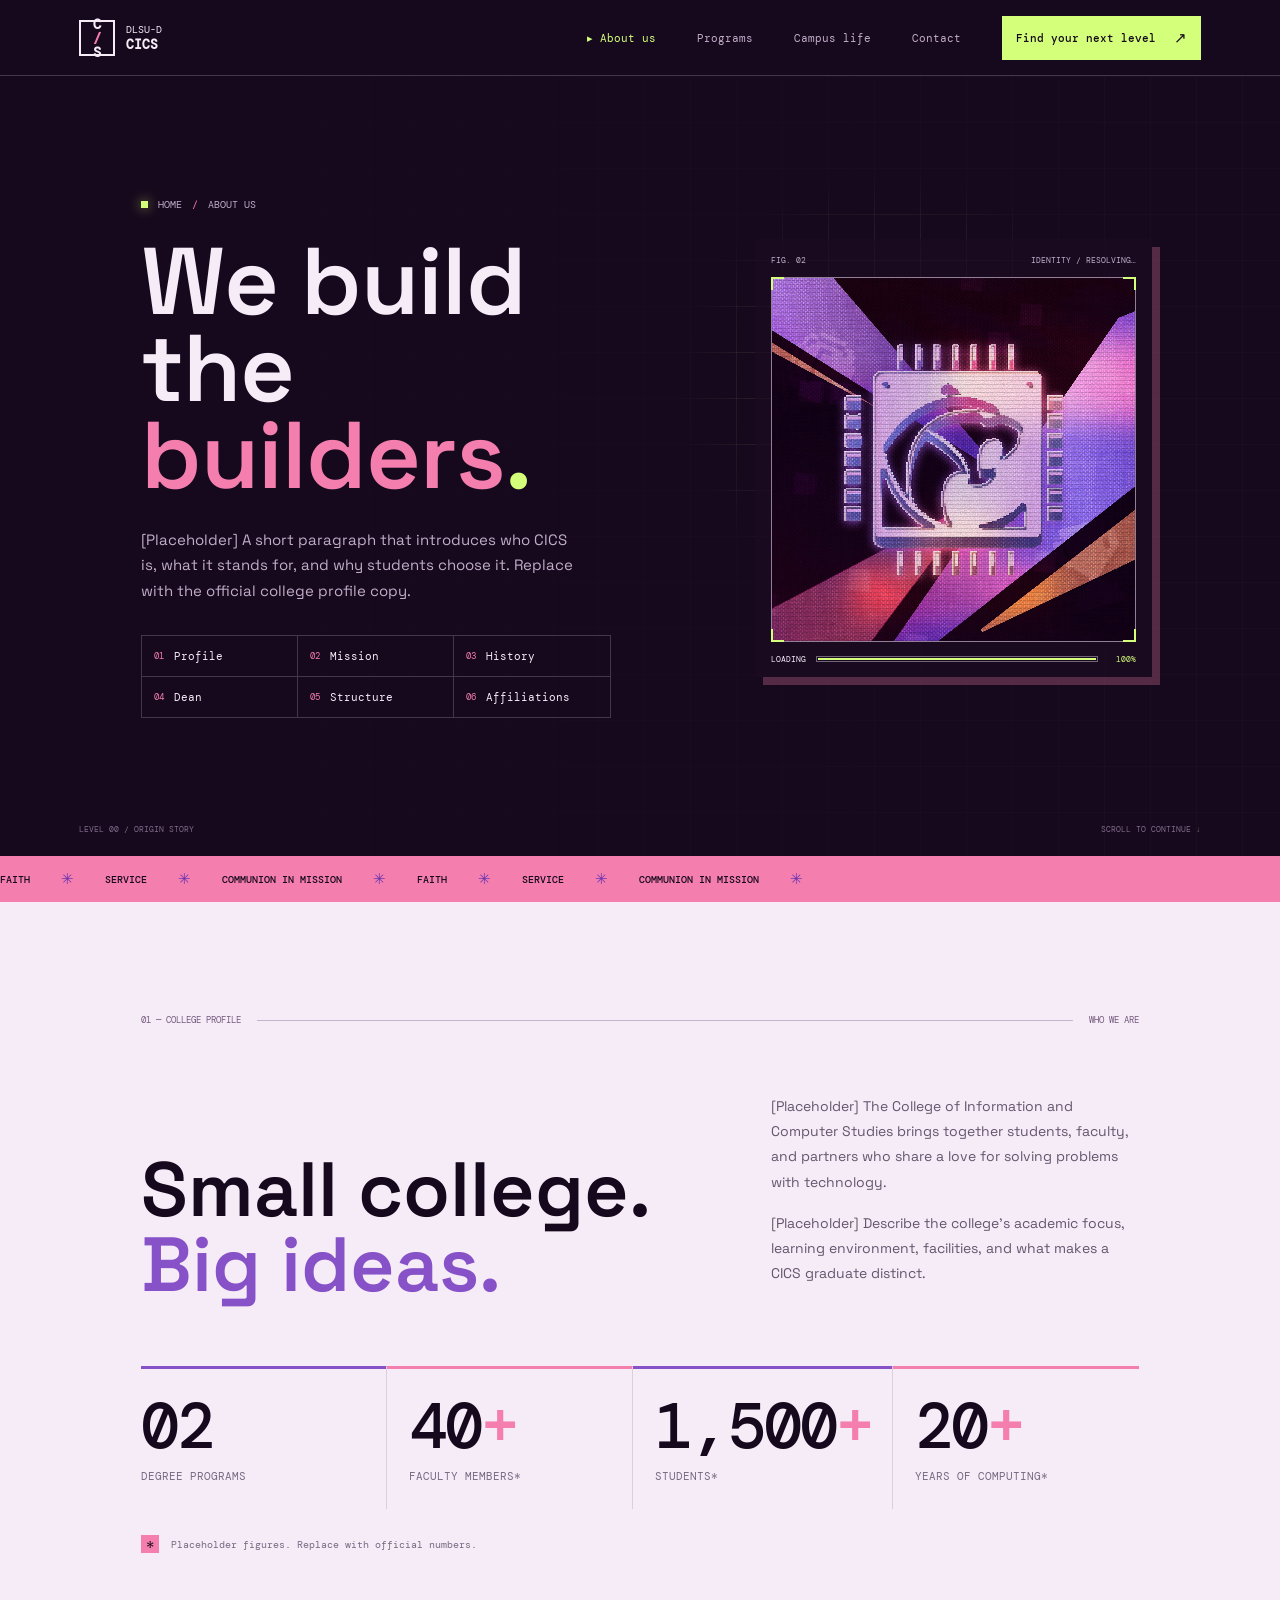
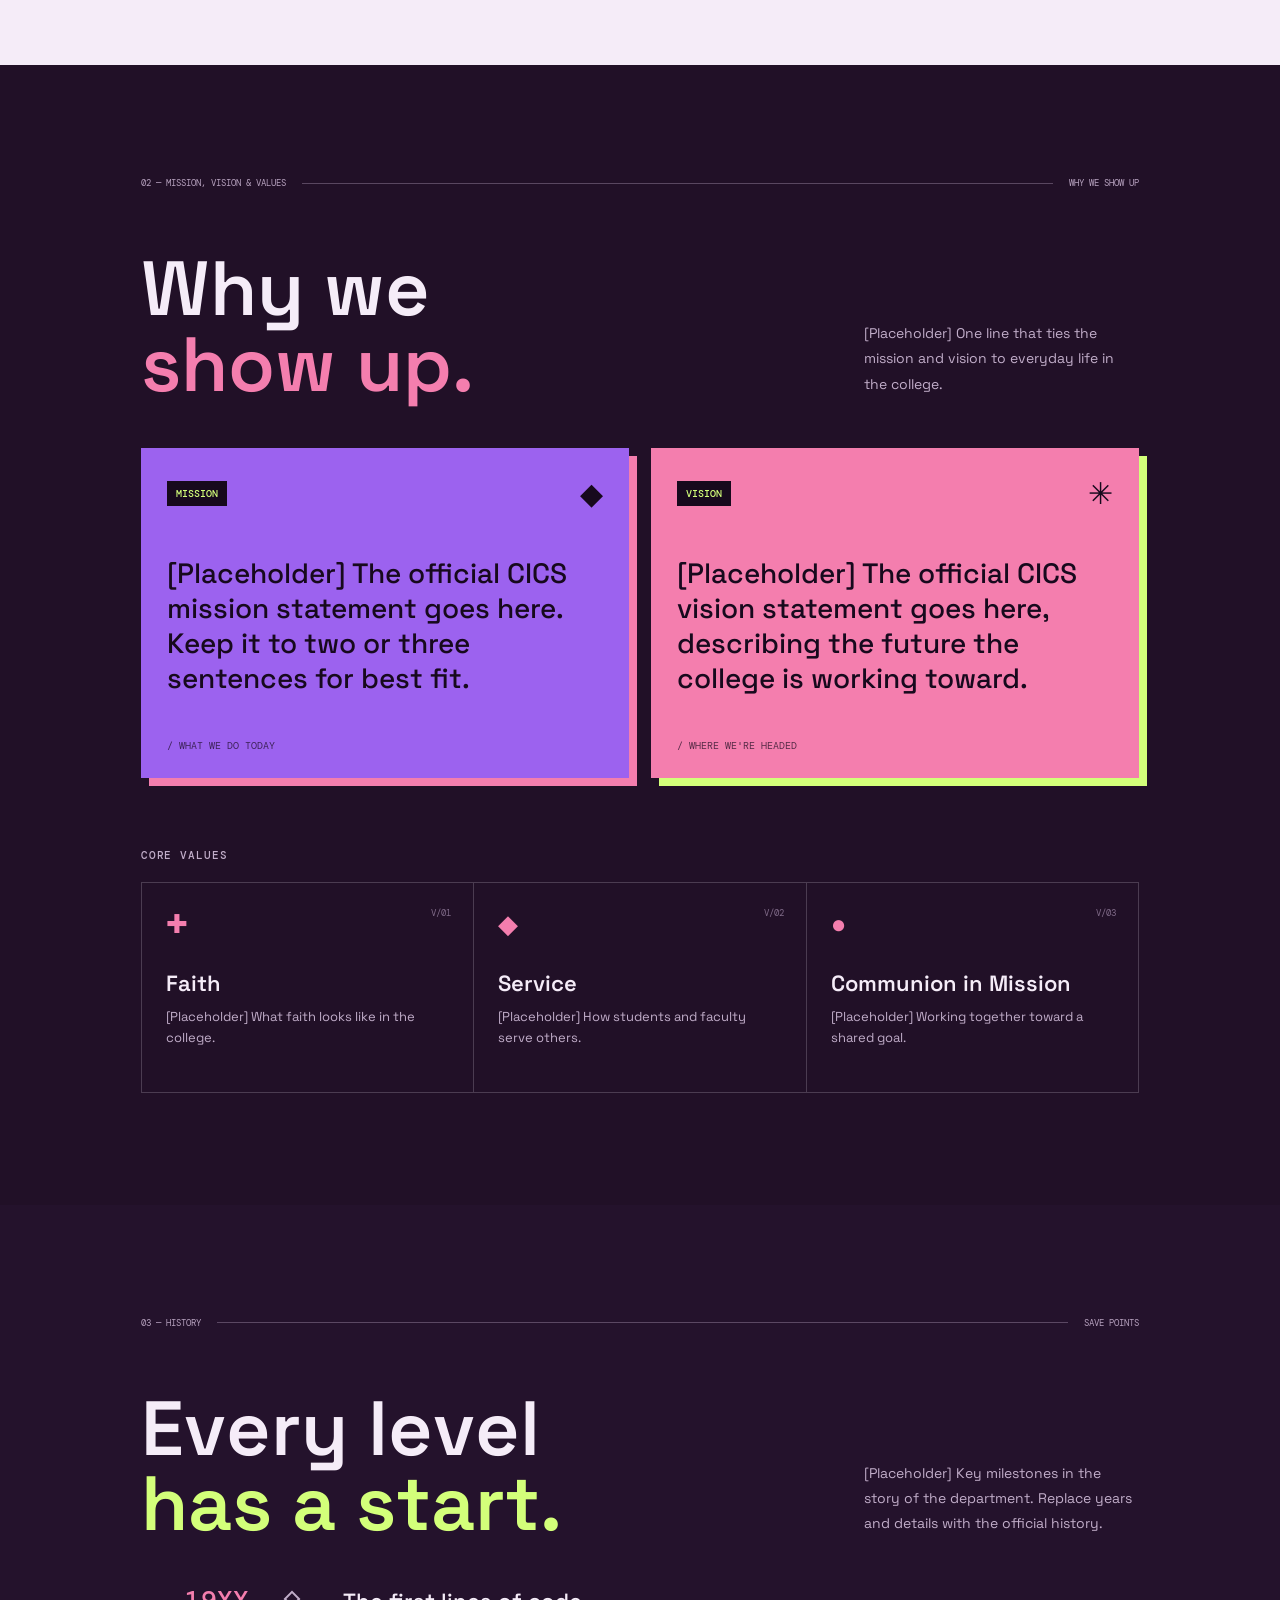
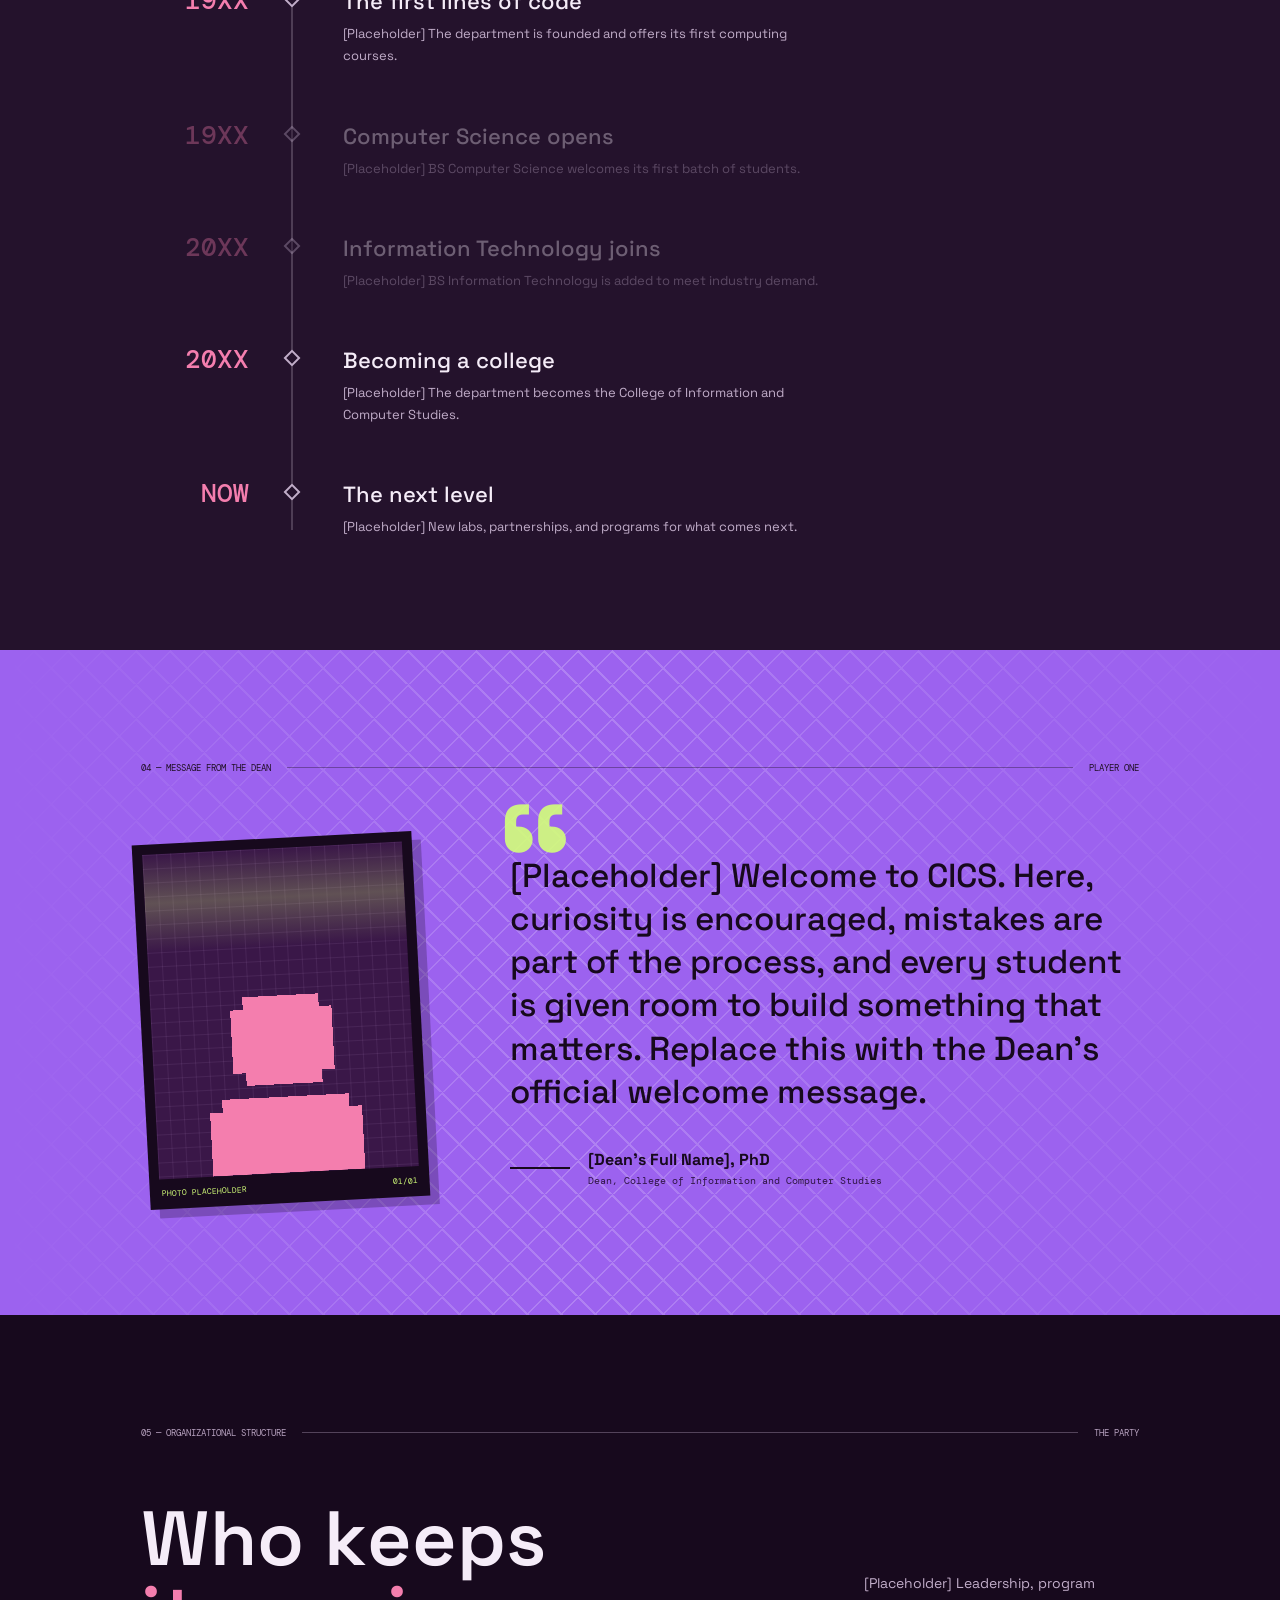
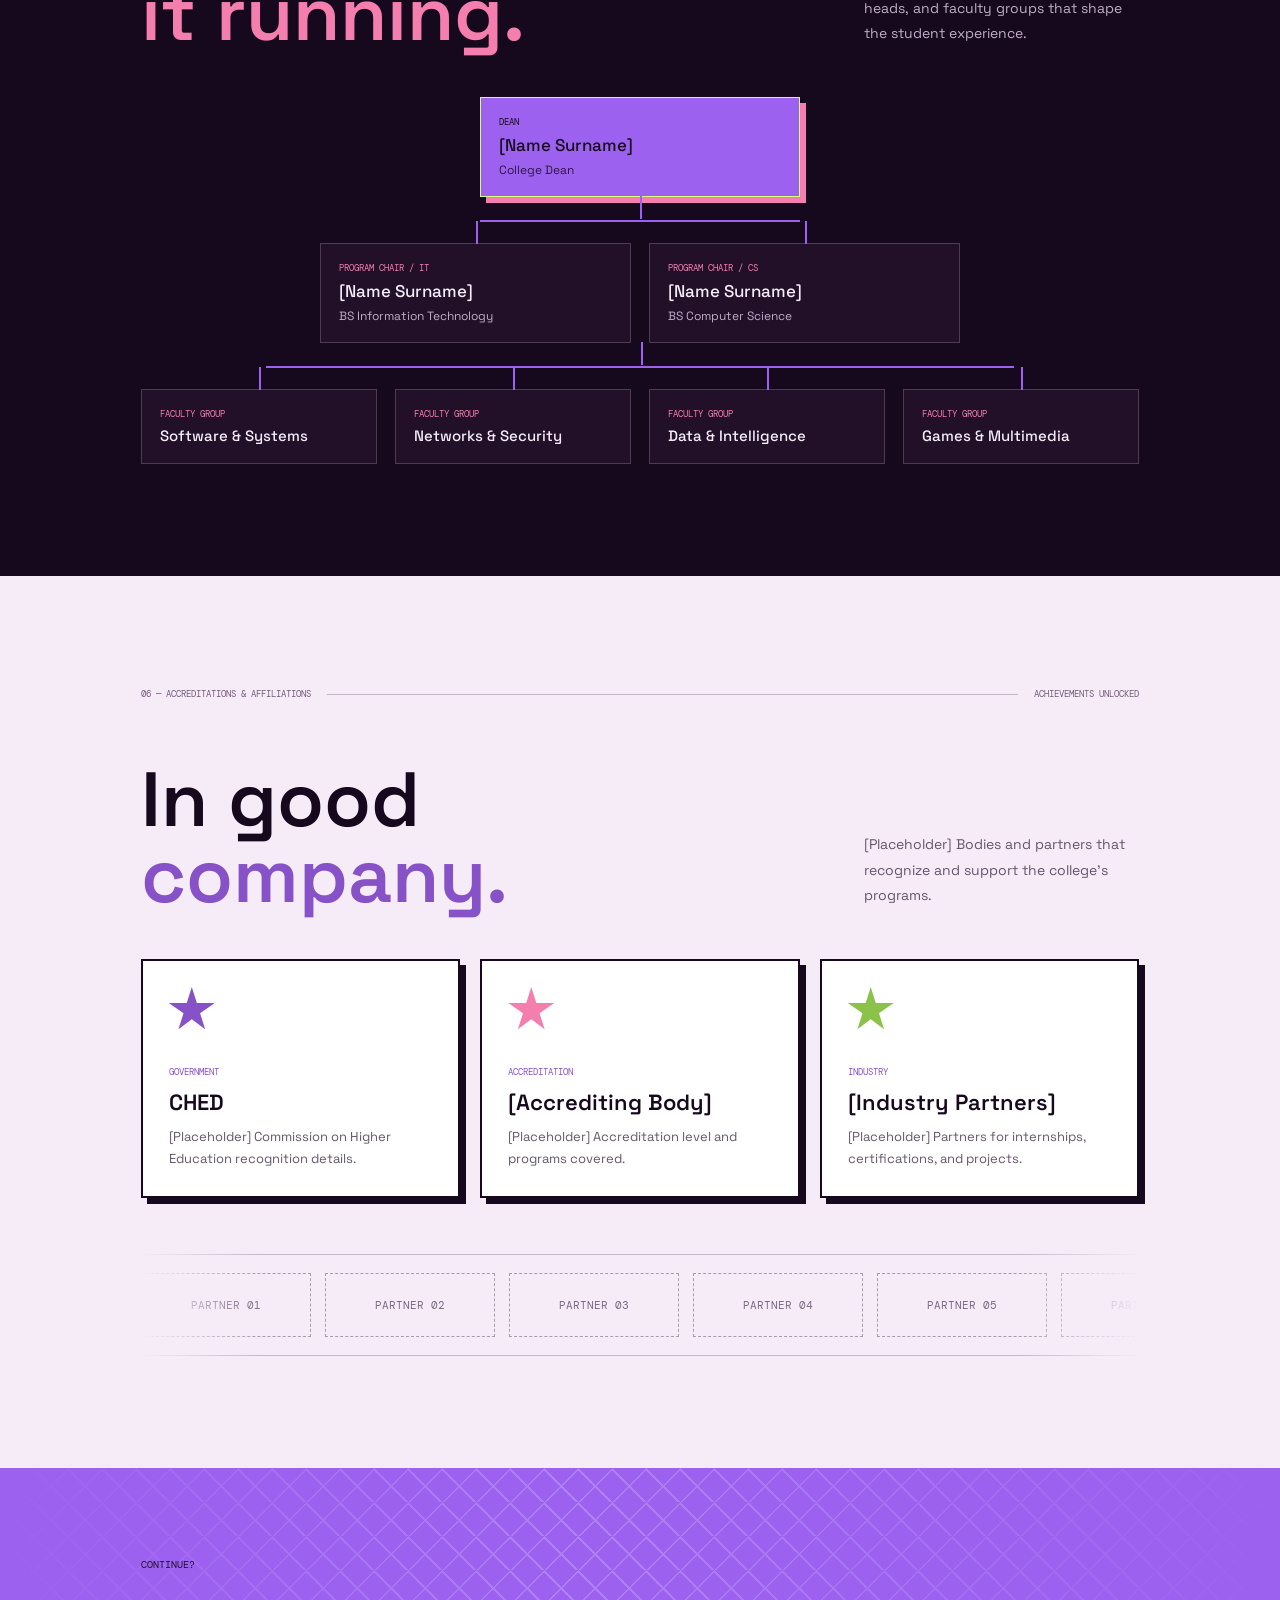
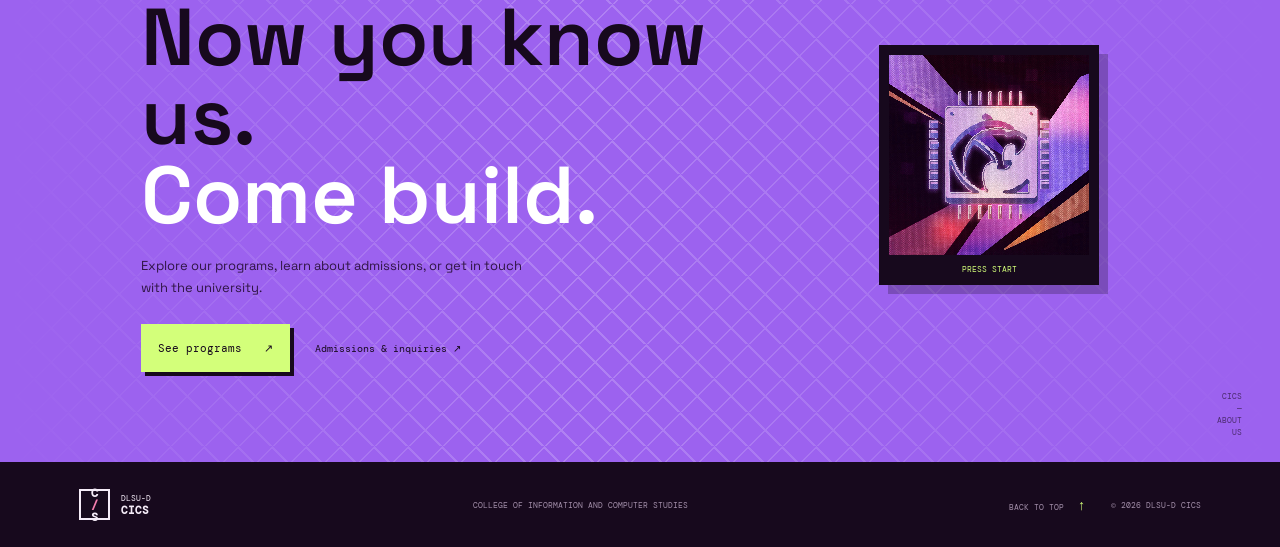
==== commit b581f9d1: "feat: add inquiry form functionality and enhance styles for contact page - Implemented inquiry form " ====
--- a/src/about.html
+++ b/src/about.html
@@ -42,6 +42,7 @@
         <a href="about.html" aria-current="page">About us</a>
         <a href="index.html#programs">Programs</a>
         <a href="index.html#updates">Campus life</a>
+        <a href="contact.html">Contact</a>
         <a class="nav-apply" href="#connect"
           >Find your next level <span aria-hidden="true">↗</span></a
         >
@@ -65,11 +66,15 @@
             ><span class="accent-acid">.</span>
           </h1>
           <p class="about-hero-description reveal" style="--i: 6">
-            [Placeholder] A short paragraph that introduces who CICS is, what
-            it stands for, and why students choose it. Replace with the
-            official college profile copy.
-          </p>
-          <nav class="chapter-nav reveal" style="--i: 8" aria-label="On this page">
+            [Placeholder] A short paragraph that introduces who CICS is, what it
+            stands for, and why students choose it. Replace with the official
+            college profile copy.
+          </p>
+          <nav
+            class="chapter-nav reveal"
+            style="--i: 8"
+            aria-label="On this page"
+          >
             <a href="#profile"><span>01</span>Profile</a>
             <a href="#purpose"><span>02</span>Mission</a>
             <a href="#history"><span>03</span>History</a>
@@ -106,8 +111,7 @@
         <div class="ticker-track">
           <span>FAITH</span><i>✳</i><span>SERVICE</span><i>✳</i
           ><span>COMMUNION IN MISSION</span><i>✳</i><span>FAITH</span><i>✳</i
-          ><span>SERVICE</span><i>✳</i><span>COMMUNION IN MISSION</span
-          ><i>✳</i>
+          ><span>SERVICE</span><i>✳</i><span>COMMUNION IN MISSION</span><i>✳</i>
         </div>
       </div>
 
@@ -128,13 +132,12 @@
           <div class="profile-copy">
             <p class="reveal">
               [Placeholder] The College of Information and Computer Studies
-              brings together students, faculty, and partners who share a
-              love for solving problems with technology.
+              brings together students, faculty, and partners who share a love
+              for solving problems with technology.
             </p>
             <p class="reveal" style="--i: 1">
               [Placeholder] Describe the college's academic focus, learning
-              environment, facilities, and what makes a CICS graduate
-              distinct.
+              environment, facilities, and what makes a CICS graduate distinct.
             </p>
           </div>
         </div>
@@ -146,9 +149,7 @@
             <span class="stat-label">Degree programs</span>
           </div>
           <div class="stat reveal" style="--i: 1">
-            <span class="stat-num"
-              ><span data-count="40">0</span><i>+</i></span
-            >
+            <span class="stat-num"><span data-count="40">0</span><i>+</i></span>
             <span class="stat-label">Faculty members*</span>
           </div>
           <div class="stat reveal" style="--i: 2">
@@ -158,9 +159,7 @@
             <span class="stat-label">Students*</span>
           </div>
           <div class="stat reveal" style="--i: 3">
-            <span class="stat-num"
-              ><span data-count="20">0</span><i>+</i></span
-            >
+            <span class="stat-num"><span data-count="20">0</span><i>+</i></span>
             <span class="stat-label">Years of computing*</span>
           </div>
         </div>
@@ -185,8 +184,8 @@
             Why we<br /><span>show up.</span>
           </h2>
           <p class="reveal">
-            [Placeholder] One line that ties the mission and vision to
-            everyday life in the college.
+            [Placeholder] One line that ties the mission and vision to everyday
+            life in the college.
           </p>
         </div>
 
@@ -197,8 +196,8 @@
               <span class="mv-tag">MISSION</span><span class="mv-icon">◆</span>
             </div>
             <p class="mv-text">
-              [Placeholder] The official CICS mission statement goes here.
-              Keep it to two or three sentences for best fit.
+              [Placeholder] The official CICS mission statement goes here. Keep
+              it to two or three sentences for best fit.
             </p>
             <span class="mv-foot">/ WHAT WE DO TODAY</span>
           </article>
@@ -253,8 +252,8 @@
             Every level<br /><span>has a start.</span>
           </h2>
           <p class="reveal">
-            [Placeholder] Key milestones in the story of the department.
-            Replace years and details with the official history.
+            [Placeholder] Key milestones in the story of the department. Replace
+            years and details with the official history.
           </p>
         </div>
 
@@ -264,7 +263,10 @@
             <span class="timeline-year">19XX</span>
             <div class="timeline-body">
               <h3>The first lines of code</h3>
-              <p>[Placeholder] The department is founded and offers its first computing courses.</p>
+              <p>
+                [Placeholder] The department is founded and offers its first
+                computing courses.
+              </p>
             </div>
           </li>
           <li class="timeline-item">
@@ -272,7 +274,10 @@
             <span class="timeline-year">19XX</span>
             <div class="timeline-body">
               <h3>Computer Science opens</h3>
-              <p>[Placeholder] BS Computer Science welcomes its first batch of students.</p>
+              <p>
+                [Placeholder] BS Computer Science welcomes its first batch of
+                students.
+              </p>
             </div>
           </li>
           <li class="timeline-item">
@@ -280,7 +285,10 @@
             <span class="timeline-year">20XX</span>
             <div class="timeline-body">
               <h3>Information Technology joins</h3>
-              <p>[Placeholder] BS Information Technology is added to meet industry demand.</p>
+              <p>
+                [Placeholder] BS Information Technology is added to meet
+                industry demand.
+              </p>
             </div>
           </li>
           <li class="timeline-item">
@@ -288,7 +296,10 @@
             <span class="timeline-year">20XX</span>
             <div class="timeline-body">
               <h3>Becoming a college</h3>
-              <p>[Placeholder] The department becomes the College of Information and Computer Studies.</p>
+              <p>
+                [Placeholder] The department becomes the College of Information
+                and Computer Studies.
+              </p>
             </div>
           </li>
           <li class="timeline-item">
@@ -296,7 +307,10 @@
             <span class="timeline-year">NOW</span>
             <div class="timeline-body">
               <h3>The next level</h3>
-              <p>[Placeholder] New labs, partnerships, and programs for what comes next.</p>
+              <p>
+                [Placeholder] New labs, partnerships, and programs for what
+                comes next.
+              </p>
             </div>
           </li>
         </ol>
@@ -338,9 +352,9 @@
             <span class="quote-mark" aria-hidden="true">“</span>
             <blockquote data-words>
               [Placeholder] Welcome to CICS. Here, curiosity is encouraged,
-              mistakes are part of the process, and every student is given
-              room to build something that matters. Replace this with the
-              Dean's official welcome message.
+              mistakes are part of the process, and every student is given room
+              to build something that matters. Replace this with the Dean's
+              official welcome message.
             </blockquote>
             <div class="dean-sign reveal">
               <span class="sign-line"></span>
@@ -439,7 +453,9 @@
             <span class="badge-icon" aria-hidden="true"><i></i></span>
             <span class="badge-kind">GOVERNMENT</span>
             <h3>CHED</h3>
-            <p>[Placeholder] Commission on Higher Education recognition details.</p>
+            <p>
+              [Placeholder] Commission on Higher Education recognition details.
+            </p>
           </article>
           <article class="badge-card reveal" style="--i: 1">
             <span class="badge-icon" aria-hidden="true"><i></i></span>
@@ -451,15 +467,18 @@
             <span class="badge-icon" aria-hidden="true"><i></i></span>
             <span class="badge-kind">INDUSTRY</span>
             <h3>[Industry Partners]</h3>
-            <p>[Placeholder] Partners for internships, certifications, and projects.</p>
+            <p>
+              [Placeholder] Partners for internships, certifications, and
+              projects.
+            </p>
           </article>
         </div>
 
         <div class="partner-marquee" aria-label="Partner logos (placeholders)">
           <div class="partner-track">
             <span>PARTNER 01</span><span>PARTNER 02</span><span>PARTNER 03</span
-            ><span>PARTNER 04</span><span>PARTNER 05</span><span>PARTNER 06</span
-            ><span aria-hidden="true">PARTNER 01</span
+            ><span>PARTNER 04</span><span>PARTNER 05</span
+            ><span>PARTNER 06</span><span aria-hidden="true">PARTNER 01</span
             ><span aria-hidden="true">PARTNER 02</span
             ><span aria-hidden="true">PARTNER 03</span
             ><span aria-hidden="true">PARTNER 04</span
@@ -474,7 +493,9 @@
         <div class="connect-pattern" aria-hidden="true"></div>
         <div class="connect-content reveal">
           <p class="eyebrow">CONTINUE?</p>
-          <h2 id="connect-title">Now you know us.<br /><span>Come build.</span></h2>
+          <h2 id="connect-title">
+            Now you know us.<br /><span>Come build.</span>
+          </h2>
           <p>
             Explore our programs, learn about admissions, or get in touch with
             the university.
--- a/src/styles.css
+++ b/src/styles.css
@@ -952,6 +952,1075 @@
   transform: translateY(0);
 }
 
+/* ==========================================================================
+   ACADEMIC PROGRAMS PAGE STYLES (CICS / PAGE 03)
+   ========================================================================== */
+
+/* Active link indicator in navbar */
+.site-nav > a.active-nav {
+  color: var(--acid);
+  font-weight: 500;
+}
+.site-nav > a.active-nav::after {
+  content: " *";
+  color: var(--pink);
+}
+
+/* Subpage Hero */
+.subpage-hero {
+  position: relative;
+  display: grid;
+  grid-template-columns: 1.15fr 0.85fr;
+  align-items: center;
+  gap: 40px;
+  min-height: min(620px, calc(90svh - 76px));
+  padding: 60px 10vw 70px 11vw;
+  overflow: hidden;
+  background: var(--ink);
+  border-bottom: 1px solid var(--line);
+}
+.subpage-hero::before {
+  position: absolute;
+  top: 0;
+  right: 0;
+  bottom: 0;
+  width: 55%;
+  background:
+    linear-gradient(
+      135deg,
+      transparent 15%,
+      rgba(156, 98, 239, 0.12) 15%,
+      rgba(156, 98, 239, 0.12) 16%,
+      transparent 16%
+    ),
+    linear-gradient(
+      45deg,
+      transparent 65%,
+      rgba(244, 126, 174, 0.14) 65%,
+      rgba(244, 126, 174, 0.14) 66%,
+      transparent 66%
+    );
+  content: "";
+  pointer-events: none;
+}
+.subpage-hero .hero-grid {
+  position: absolute;
+  inset: 0;
+  opacity: 0.14;
+  background-image:
+    linear-gradient(rgba(196, 159, 221, 0.15) 1px, transparent 1px),
+    linear-gradient(90deg, rgba(196, 159, 221, 0.15) 1px, transparent 1px);
+  background-size: 38px 38px;
+  pointer-events: none;
+}
+.subpage-hero-copy {
+  position: relative;
+  z-index: 1;
+}
+.subpage-hero h1 {
+  margin: 0;
+  font-size: clamp(48px, 6.2vw, 88px);
+  font-weight: 600;
+  line-height: 0.94;
+  letter-spacing: -0.02em;
+}
+.subpage-hero h1 > span {
+  color: var(--pink);
+}
+.subpage-hero-desc {
+  max-width: 520px;
+  margin: 24px 0 32px;
+  color: var(--muted);
+  font-size: 15px;
+  line-height: 1.7;
+}
+.subpage-hero-actions {
+  display: flex;
+  flex-wrap: wrap;
+  align-items: center;
+  gap: 18px;
+}
+
+/* Subpage Hero Terminal Widget */
+.hero-stats-panel {
+  position: relative;
+  z-index: 1;
+  width: 100%;
+  max-width: 440px;
+  justify-self: end;
+  background: rgba(27, 11, 34, 0.85);
+  border: 1px solid rgba(245, 236, 248, 0.35);
+  box-shadow: 8px 8px 0 rgba(156, 98, 239, 0.3);
+  padding: 18px 20px 20px;
+}
+.stats-panel-bar {
+  display: flex;
+  align-items: center;
+  justify-content: space-between;
+  padding-bottom: 14px;
+  border-bottom: 1px solid var(--line);
+  font: 8px var(--mono);
+  color: var(--muted);
+}
+.panel-lights {
+  display: flex;
+  gap: 5px;
+}
+.panel-lights i {
+  display: inline-block;
+  width: 6px;
+  height: 6px;
+}
+.panel-lights i:nth-child(1) {
+  background: var(--pink);
+}
+.panel-lights i:nth-child(2) {
+  background: var(--acid);
+}
+.panel-lights i:nth-child(3) {
+  background: var(--violet);
+}
+.stats-panel-grid {
+  display: grid;
+  grid-template-columns: 1fr 1fr;
+  gap: 16px;
+  padding: 18px 0 14px;
+}
+.stat-box {
+  background: rgba(33, 16, 39, 0.6);
+  border-left: 2px solid var(--violet);
+  padding: 10px 12px;
+}
+.stat-box:nth-child(2) {
+  border-left-color: var(--pink);
+}
+.stat-box:nth-child(3) {
+  border-left-color: var(--acid);
+}
+.stat-box:nth-child(4) {
+  border-left-color: #6d36b1;
+}
+.stat-box-val {
+  font: 700 24px/1.1 var(--mono);
+  color: var(--paper);
+}
+.stat-box-label {
+  font: 9px var(--mono);
+  color: var(--muted);
+  margin-top: 4px;
+  text-transform: uppercase;
+}
+.stats-panel-footer {
+  display: flex;
+  align-items: center;
+  justify-content: space-between;
+  padding-top: 12px;
+  border-top: 1px solid var(--line);
+  font: 8px var(--mono);
+  color: var(--paper);
+}
+.stats-panel-footer span:last-child {
+  color: var(--acid);
+}
+
+/* Sticky Jump Sub-Navigation */
+.program-subnav-sticky {
+  position: sticky;
+  top: 0;
+  z-index: 15;
+  background: rgba(23, 9, 29, 0.94);
+  backdrop-filter: blur(10px);
+  border-bottom: 1px solid var(--line);
+  padding: 0 10vw 0 11vw;
+}
+.program-subnav-inner {
+  display: flex;
+  align-items: center;
+  justify-content: space-between;
+  gap: 20px;
+  min-height: 52px;
+  overflow-x: auto;
+  scrollbar-width: none;
+}
+.program-subnav-inner::-webkit-scrollbar {
+  display: none;
+}
+.subnav-pills {
+  display: flex;
+  align-items: center;
+  gap: 8px;
+  white-space: nowrap;
+}
+.subnav-pill {
+  display: inline-flex;
+  align-items: center;
+  gap: 6px;
+  padding: 6px 12px;
+  font: 10px var(--mono);
+  color: var(--muted);
+  border: 1px solid rgba(245, 236, 248, 0.15);
+  background: transparent;
+  transition: all 0.2s ease;
+  cursor: pointer;
+}
+.subnav-pill:hover,
+.subnav-pill.active {
+  color: var(--ink);
+  background: var(--acid);
+  border-color: var(--acid);
+  font-weight: 500;
+}
+.subnav-pill span {
+  font-size: 8px;
+  opacity: 0.7;
+}
+.subnav-quick-cta {
+  font: 10px var(--mono);
+  color: var(--pink);
+  white-space: nowrap;
+  display: inline-flex;
+  align-items: center;
+  gap: 6px;
+}
+.subnav-quick-cta:hover {
+  color: var(--acid);
+}
+
+/* Undergraduate Programs Section */
+.degree-block {
+  margin-top: 50px;
+  border: 1px solid var(--line);
+  background: var(--ink-soft);
+  position: relative;
+  overflow: hidden;
+}
+.degree-block::before {
+  content: "";
+  position: absolute;
+  top: 0;
+  left: 0;
+  right: 0;
+  height: 3px;
+  background: linear-gradient(90deg, var(--violet), var(--pink), var(--acid));
+}
+.degree-hero-banner {
+  padding: 36px 40px 28px;
+  border-bottom: 1px solid var(--line);
+  background: rgba(23, 9, 29, 0.5);
+  display: grid;
+  grid-template-columns: 1fr auto;
+  gap: 24px;
+  align-items: start;
+}
+.degree-badge-line {
+  display: flex;
+  flex-wrap: wrap;
+  align-items: center;
+  gap: 12px;
+  margin-bottom: 14px;
+  font: 10px var(--mono);
+}
+.badge-code {
+  color: var(--ink);
+  background: var(--acid);
+  padding: 3px 8px;
+  font-weight: 700;
+}
+.badge-status {
+  color: var(--pink);
+}
+.badge-units {
+  color: var(--muted);
+}
+.degree-title {
+  margin: 0 0 10px;
+  font-size: clamp(28px, 3.8vw, 44px);
+  font-weight: 600;
+  line-height: 1.08;
+  color: var(--paper);
+}
+.degree-title span {
+  color: var(--violet);
+}
+.degree-summary {
+  margin: 0;
+  max-width: 780px;
+  color: var(--muted);
+  font-size: 14px;
+  line-height: 1.75;
+}
+.degree-hero-action {
+  align-self: center;
+}
+
+/* Degree Highlights Ribbon */
+.degree-highlights-strip {
+  display: grid;
+  grid-template-columns: repeat(4, 1fr);
+  border-bottom: 1px solid var(--line);
+  background: rgba(33, 16, 39, 0.4);
+}
+.highlight-cell {
+  padding: 16px 22px;
+  border-right: 1px solid var(--line);
+}
+.highlight-cell:last-child {
+  border-right: none;
+}
+.highlight-label {
+  display: block;
+  font: 8px var(--mono);
+  color: var(--pink);
+  text-transform: uppercase;
+  margin-bottom: 4px;
+}
+.highlight-val {
+  font-size: 13px;
+  font-weight: 600;
+  color: var(--paper);
+}
+
+/* Degree Main Body */
+.degree-body {
+  padding: 36px 40px 40px;
+}
+
+/* Curriculum Navigator Tabs */
+.curriculum-section-title {
+  display: flex;
+  align-items: center;
+  justify-content: space-between;
+  margin-bottom: 20px;
+}
+.curriculum-section-title h3 {
+  margin: 0;
+  font-size: 20px;
+  font-weight: 600;
+  letter-spacing: -0.01em;
+}
+.curriculum-section-title span {
+  font: 10px var(--mono);
+  color: var(--muted);
+}
+.curriculum-year-tabs {
+  display: flex;
+  gap: 8px;
+  border-bottom: 1px solid var(--line);
+  padding-bottom: 12px;
+  margin-bottom: 24px;
+  overflow-x: auto;
+  scrollbar-width: none;
+}
+.curriculum-year-tabs::-webkit-scrollbar {
+  display: none;
+}
+.year-tab-btn {
+  padding: 8px 16px;
+  background: rgba(245, 236, 248, 0.05);
+  border: 1px solid var(--line);
+  color: var(--muted);
+  font: 11px var(--mono);
+  cursor: pointer;
+  transition: all 0.2s;
+  white-space: nowrap;
+}
+.year-tab-btn:hover {
+  border-color: var(--paper);
+  color: var(--paper);
+}
+.year-tab-btn.is-active {
+  background: var(--violet);
+  color: #fff;
+  border-color: var(--violet);
+  box-shadow: 2px 2px 0 var(--pink);
+}
+
+/* Semester Columns */
+.semesters-grid {
+  display: grid;
+  grid-template-columns: 1fr 1fr;
+  gap: 24px;
+}
+.semester-col {
+  background: rgba(23, 9, 29, 0.45);
+  border: 1px solid var(--line);
+  padding: 20px;
+}
+.semester-head {
+  display: flex;
+  align-items: center;
+  justify-content: space-between;
+  padding-bottom: 12px;
+  margin-bottom: 14px;
+  border-bottom: 1px dashed var(--line);
+}
+.semester-head b {
+  font-size: 14px;
+  color: var(--paper);
+}
+.semester-head span {
+  font: 9px var(--mono);
+  color: var(--acid);
+}
+.course-list {
+  display: grid;
+  gap: 10px;
+}
+.course-row {
+  display: grid;
+  grid-template-columns: 78px 1fr auto;
+  gap: 12px;
+  align-items: center;
+  padding: 8px 10px;
+  background: rgba(33, 16, 39, 0.5);
+  border-left: 2px solid transparent;
+  transition:
+    background 0.15s,
+    border-color 0.15s,
+    transform 0.15s;
+  cursor: pointer;
+}
+.course-row:hover {
+  background: rgba(156, 98, 239, 0.14);
+  border-left-color: var(--acid);
+  transform: translateX(2px);
+}
+.course-code-tag {
+  font: 600 10px var(--mono);
+  color: var(--pink);
+}
+.course-name-text {
+  font-size: 12px;
+  color: var(--paper);
+  line-height: 1.35;
+}
+.course-units-badge {
+  font: 9px var(--mono);
+  color: var(--muted);
+  text-align: right;
+  white-space: nowrap;
+}
+
+/* Career Paths Matrix */
+.career-section {
+  margin-top: 36px;
+  padding-top: 28px;
+  border-top: 1px solid var(--line);
+}
+.career-title {
+  display: flex;
+  align-items: center;
+  gap: 12px;
+  margin-bottom: 18px;
+}
+.career-title h4 {
+  margin: 0;
+  font-size: 16px;
+  font-weight: 600;
+  color: var(--paper);
+}
+.career-title span {
+  font: 9px var(--mono);
+  color: var(--muted);
+}
+.career-cards-grid {
+  display: grid;
+  grid-template-columns: repeat(auto-fit, minmax(230px, 1fr));
+  gap: 16px;
+}
+.career-card {
+  padding: 16px;
+  background: rgba(23, 9, 29, 0.6);
+  border: 1px solid var(--line);
+  transition:
+    border-color 0.2s,
+    transform 0.2s;
+}
+.career-card:hover {
+  border-color: var(--acid);
+  transform: translateY(-2px);
+}
+.career-card-top {
+  display: flex;
+  justify-content: space-between;
+  align-items: center;
+  margin-bottom: 8px;
+}
+.career-role-title {
+  margin: 0 0 6px;
+  font-size: 14px;
+  font-weight: 600;
+  color: var(--acid);
+}
+.career-role-desc {
+  margin: 0;
+  font-size: 11px;
+  color: var(--muted);
+  line-height: 1.55;
+}
+.career-skills {
+  margin-top: 10px;
+  display: flex;
+  flex-wrap: wrap;
+  gap: 4px;
+}
+.skill-tag {
+  font: 8px var(--mono);
+  padding: 2px 5px;
+  background: rgba(156, 98, 239, 0.15);
+  color: var(--paper);
+  border: 1px solid rgba(156, 98, 239, 0.3);
+}
+
+/* Specializations / Tracks Section */
+.specializations-section {
+  background: #1e0d26;
+  position: relative;
+}
+.tracks-grid {
+  display: grid;
+  grid-template-columns: repeat(2, 1fr);
+  gap: 24px;
+  margin-top: 48px;
+}
+.track-card {
+  position: relative;
+  background: var(--ink);
+  border: 1px solid var(--line);
+  padding: 32px 30px;
+  transition:
+    transform 0.25s,
+    box-shadow 0.25s,
+    border-color 0.25s;
+}
+.track-card:hover {
+  transform: translateY(-4px);
+  border-color: var(--acid);
+  box-shadow: 6px 6px 0 var(--acid);
+}
+.track-card::before {
+  content: "";
+  position: absolute;
+  top: 0;
+  left: 0;
+  width: 100%;
+  height: 2px;
+  background: var(--violet);
+}
+.track-card:nth-child(2)::before {
+  background: var(--pink);
+}
+.track-card:nth-child(3)::before {
+  background: var(--acid);
+}
+.track-card:nth-child(4)::before {
+  background: #ad7aff;
+}
+
+.track-kicker {
+  display: flex;
+  justify-content: space-between;
+  align-items: center;
+  margin-bottom: 12px;
+  font: 9px var(--mono);
+  color: var(--pink);
+}
+.track-title {
+  margin: 0 0 12px;
+  font-size: 22px;
+  font-weight: 600;
+  line-height: 1.2;
+  color: var(--paper);
+}
+.track-desc {
+  margin: 0 0 20px;
+  font-size: 13px;
+  color: var(--muted);
+  line-height: 1.7;
+}
+.track-tech-title {
+  font: 8px var(--mono);
+  color: var(--muted);
+  text-transform: uppercase;
+  margin-bottom: 8px;
+}
+.track-tech-pills {
+  display: flex;
+  flex-wrap: wrap;
+  gap: 6px;
+  margin-bottom: 18px;
+}
+.tech-pill {
+  padding: 3px 8px;
+  font: 9px var(--mono);
+  background: rgba(33, 16, 39, 0.9);
+  border: 1px solid var(--line);
+  color: var(--paper);
+}
+.tech-pill.glow-acid {
+  color: var(--acid);
+  border-color: rgba(211, 255, 122, 0.4);
+}
+.track-lab-badge {
+  display: flex;
+  align-items: center;
+  gap: 8px;
+  padding: 10px 12px;
+  background: rgba(156, 98, 239, 0.08);
+  border: 1px dashed rgba(156, 98, 239, 0.35);
+  font: 9px var(--mono);
+  color: var(--muted);
+}
+.track-lab-badge b {
+  color: var(--paper);
+}
+
+/* Graduate Programs Section */
+.graduate-section {
+  background: var(--paper);
+  color: var(--ink);
+}
+.graduate-section .section-kicker {
+  color: #765a7c;
+}
+.graduate-card {
+  margin-top: 50px;
+  background: #fff;
+  border: 1px solid rgba(23, 9, 29, 0.18);
+  box-shadow: 10px 10px 0 var(--ink);
+  padding: 44px 44px 40px;
+  position: relative;
+}
+.graduate-badge-top {
+  display: flex;
+  flex-wrap: wrap;
+  align-items: center;
+  gap: 12px;
+  font: 10px var(--mono);
+  margin-bottom: 14px;
+}
+.graduate-badge-top .badge-code {
+  background: var(--ink);
+  color: var(--acid);
+}
+.graduate-title {
+  margin: 0 0 14px;
+  font-size: clamp(30px, 4vw, 46px);
+  font-weight: 600;
+  line-height: 1.05;
+  color: var(--ink);
+}
+.graduate-title span {
+  color: #8751c7;
+}
+.graduate-intro {
+  margin: 0 0 28px;
+  max-width: 760px;
+  font-size: 15px;
+  color: #55445b;
+  line-height: 1.8;
+}
+.graduate-pillars-grid {
+  display: grid;
+  grid-template-columns: repeat(4, 1fr);
+  gap: 16px;
+  margin-bottom: 32px;
+  padding-bottom: 28px;
+  border-bottom: 1px solid rgba(23, 9, 29, 0.15);
+}
+.pillar-card {
+  padding: 16px;
+  background: #f8f2fa;
+  border-left: 3px solid #8751c7;
+}
+.pillar-card:nth-child(2) {
+  border-left-color: var(--pink);
+}
+.pillar-card:nth-child(3) {
+  border-left-color: #211027;
+}
+.pillar-card:nth-child(4) {
+  border-left-color: #521d68;
+}
+.pillar-num {
+  display: block;
+  font: 10px var(--mono);
+  color: #8751c7;
+  margin-bottom: 4px;
+}
+.pillar-card b {
+  display: block;
+  font-size: 13px;
+  color: var(--ink);
+  margin-bottom: 4px;
+}
+.pillar-card p {
+  margin: 0;
+  font-size: 11px;
+  color: #66556c;
+  line-height: 1.5;
+}
+.graduate-footer-strip {
+  display: flex;
+  flex-wrap: wrap;
+  align-items: center;
+  justify-content: space-between;
+  gap: 20px;
+}
+.graduate-meta-list {
+  display: flex;
+  flex-wrap: wrap;
+  gap: 20px;
+  font: 10px var(--mono);
+  color: #765a7c;
+}
+.graduate-meta-list b {
+  color: var(--ink);
+}
+
+/* Downloadable Curriculum / Prospectus Section */
+.prospectus-section {
+  background: var(--ink-soft);
+}
+.prospectus-grid {
+  display: grid;
+  grid-template-columns: repeat(2, 1fr);
+  gap: 22px;
+  margin-top: 48px;
+}
+.prospectus-card {
+  position: relative;
+  background: rgba(23, 9, 29, 0.7);
+  border: 1px solid var(--line);
+  padding: 26px 28px 24px;
+  display: flex;
+  flex-direction: column;
+  justify-content: space-between;
+  transition:
+    transform 0.2s,
+    border-color 0.2s,
+    box-shadow 0.2s;
+}
+.prospectus-card:hover {
+  transform: translateY(-3px);
+  border-color: var(--violet);
+  box-shadow: 4px 4px 0 var(--pink);
+}
+.prospectus-header {
+  display: flex;
+  justify-content: space-between;
+  align-items: start;
+  margin-bottom: 12px;
+}
+.prospectus-id {
+  font: 9px var(--mono);
+  color: var(--acid);
+}
+.prospectus-badge-file {
+  font: 8px var(--mono);
+  background: rgba(244, 126, 174, 0.15);
+  color: var(--pink);
+  border: 1px solid rgba(244, 126, 174, 0.3);
+  padding: 2px 6px;
+}
+.prospectus-card h3 {
+  margin: 0 0 8px;
+  font-size: 19px;
+  font-weight: 600;
+  color: var(--paper);
+  line-height: 1.25;
+}
+.prospectus-card p {
+  margin: 0 0 18px;
+  font-size: 12px;
+  color: var(--muted);
+  line-height: 1.6;
+}
+.prospectus-meta-table {
+  display: grid;
+  grid-template-columns: repeat(3, 1fr);
+  gap: 8px;
+  padding: 10px 12px;
+  background: rgba(33, 16, 39, 0.6);
+  border: 1px dashed var(--line);
+  margin-bottom: 20px;
+  font: 9px var(--mono);
+}
+.prospectus-meta-table span {
+  color: var(--muted);
+}
+.prospectus-meta-table b {
+  display: block;
+  color: var(--paper);
+  margin-top: 2px;
+  font-size: 11px;
+}
+.prospectus-actions {
+  display: flex;
+  align-items: center;
+  gap: 12px;
+}
+.btn-download-pdf {
+  flex: 1;
+  display: inline-flex;
+  align-items: center;
+  justify-content: center;
+  gap: 8px;
+  min-height: 40px;
+  padding: 0 14px;
+  background: var(--acid);
+  color: var(--ink);
+  font: 500 10px var(--mono);
+  border: none;
+  cursor: pointer;
+  transition:
+    transform 0.15s,
+    background 0.15s;
+}
+.btn-download-pdf:hover {
+  background: #e4ff9e;
+  transform: translateY(-2px);
+}
+.btn-quickview {
+  min-height: 40px;
+  padding: 0 14px;
+  background: transparent;
+  color: var(--paper);
+  border: 1px solid var(--line);
+  font: 10px var(--mono);
+  cursor: pointer;
+  transition: all 0.15s;
+}
+.btn-quickview:hover {
+  border-color: var(--acid);
+  color: var(--acid);
+}
+
+/* Interactive Syllabus Modal */
+.syllabus-modal {
+  position: fixed;
+  inset: 0;
+  z-index: 999;
+  display: none;
+  align-items: center;
+  justify-content: center;
+  padding: 20px;
+}
+.syllabus-modal.is-open {
+  display: flex;
+}
+.modal-backdrop {
+  position: absolute;
+  inset: 0;
+  background: rgba(14, 5, 18, 0.88);
+  backdrop-filter: blur(8px);
+}
+.modal-dialog {
+  position: relative;
+  z-index: 1;
+  width: 100%;
+  max-width: 680px;
+  max-height: 85vh;
+  display: flex;
+  flex-direction: column;
+  background: var(--ink-soft);
+  border: 1px solid rgba(245, 236, 248, 0.35);
+  box-shadow:
+    12px 12px 0 rgba(23, 9, 29, 0.8),
+    0 0 40px rgba(156, 98, 239, 0.2);
+  overflow: hidden;
+  animation: modalIn 0.2s cubic-bezier(0.16, 1, 0.3, 1);
+}
+@keyframes modalIn {
+  from {
+    opacity: 0;
+    transform: scale(0.96) translateY(12px);
+  }
+  to {
+    opacity: 1;
+    transform: scale(1) translateY(0);
+  }
+}
+.modal-header {
+  display: flex;
+  align-items: center;
+  justify-content: space-between;
+  padding: 14px 20px;
+  background: var(--ink);
+  border-bottom: 1px solid var(--line);
+  font: 10px var(--mono);
+}
+.modal-header-title {
+  display: flex;
+  align-items: center;
+  gap: 10px;
+}
+.modal-close-btn {
+  background: transparent;
+  border: 1px solid var(--line);
+  color: var(--paper);
+  font: 12px var(--mono);
+  padding: 4px 8px;
+  cursor: pointer;
+  transition: all 0.2s;
+}
+.modal-close-btn:hover {
+  background: var(--pink);
+  border-color: var(--pink);
+  color: var(--ink);
+}
+.modal-body {
+  padding: 24px;
+  overflow-y: auto;
+  font-size: 13px;
+  line-height: 1.7;
+}
+.modal-course-code {
+  font: 700 12px var(--mono);
+  color: var(--acid);
+}
+.modal-course-title {
+  margin: 6px 0 14px;
+  font-size: 22px;
+  font-weight: 600;
+  color: var(--paper);
+}
+.modal-details-grid {
+  display: grid;
+  grid-template-columns: repeat(3, 1fr);
+  gap: 12px;
+  margin-bottom: 20px;
+  padding: 12px;
+  background: rgba(23, 9, 29, 0.6);
+  border: 1px solid var(--line);
+  font: 10px var(--mono);
+}
+.modal-details-grid span {
+  color: var(--muted);
+}
+.modal-details-grid b {
+  display: block;
+  color: var(--paper);
+  margin-top: 2px;
+}
+.modal-course-desc {
+  color: var(--muted);
+  margin-bottom: 20px;
+}
+.modal-outcomes-title {
+  font: 11px var(--mono);
+  color: var(--pink);
+  text-transform: uppercase;
+  margin-bottom: 10px;
+}
+.modal-outcomes-list {
+  margin: 0 0 20px;
+  padding-left: 20px;
+  color: var(--paper);
+  font-size: 12px;
+}
+.modal-outcomes-list li {
+  margin-bottom: 6px;
+}
+.modal-footer {
+  display: flex;
+  justify-content: flex-end;
+  gap: 12px;
+  padding: 14px 20px;
+  background: var(--ink);
+  border-top: 1px solid var(--line);
+}
+
+/* Toast System Notification */
+.system-toast {
+  position: fixed;
+  bottom: 24px;
+  right: 24px;
+  z-index: 1000;
+  display: flex;
+  align-items: center;
+  gap: 12px;
+  padding: 14px 18px;
+  background: var(--ink);
+  border: 1px solid var(--acid);
+  box-shadow: 4px 4px 0 var(--acid);
+  font: 10px var(--mono);
+  color: var(--paper);
+  transform: translateY(120%);
+  opacity: 0;
+  transition: all 0.3s cubic-bezier(0.16, 1, 0.3, 1);
+  pointer-events: none;
+}
+.system-toast.is-active {
+  transform: translateY(0);
+  opacity: 1;
+  pointer-events: auto;
+}
+.system-toast .toast-icon {
+  color: var(--acid);
+  font-size: 14px;
+}
+.system-toast .toast-text b {
+  color: var(--acid);
+}
+
+/* Responsive adjustments for Academic Programs components */
+@media (max-width: 1024px) {
+  .subpage-hero {
+    grid-template-columns: 1fr;
+    padding: 50px 7vw 60px;
+  }
+  .hero-stats-panel {
+    max-width: 100%;
+    justify-self: stretch;
+  }
+  .degree-hero-banner {
+    grid-template-columns: 1fr;
+  }
+  .degree-highlights-strip {
+    grid-template-columns: repeat(2, 1fr);
+  }
+  .highlight-cell:nth-child(2) {
+    border-right: none;
+  }
+  .highlight-cell:nth-child(3) {
+    border-top: 1px solid var(--line);
+  }
+  .highlight-cell:nth-child(4) {
+    border-top: 1px solid var(--line);
+    border-right: none;
+  }
+  .tracks-grid,
+  .prospectus-grid {
+    grid-template-columns: 1fr;
+  }
+  .graduate-pillars-grid {
+    grid-template-columns: repeat(2, 1fr);
+  }
+}
+
+@media (max-width: 768px) {
+  .semesters-grid {
+    grid-template-columns: 1fr;
+  }
+  .degree-hero-banner,
+  .degree-body {
+    padding: 24px 20px;
+  }
+  .graduate-card {
+    padding: 24px 20px;
+  }
+  .graduate-pillars-grid {
+    grid-template-columns: 1fr;
+  }
+  .prospectus-meta-table {
+    grid-template-columns: 1fr 1fr;
+  }
+  .program-subnav-sticky {
+    padding: 0 6vw;
+  }
+}
+
 @media (min-width: 1500px) {
   .hero {
     padding-right: max(10vw, calc((100vw - 1200px) / 2));
@@ -1271,3 +2340,282 @@
     transform: none;
   }
 }
+
+/* ==========================================================================\n+   CONTACT PAGE\n+   ========================================================================== */
+.contact-hero {
+  grid-template-columns: 1fr 0.78fr;
+}
+.contact-hero h1 > span:first-child,
+.contact-inquiry h2 span {
+  color: var(--pink);
+}
+.contact-quick-panel {
+  position: relative;
+  z-index: 1;
+  width: 100%;
+  max-width: 430px;
+  justify-self: end;
+  border: 1px solid rgba(245, 236, 248, 0.3);
+  background: rgba(27, 11, 34, 0.88);
+  box-shadow: 9px 9px 0 rgba(244, 126, 174, 0.16);
+}
+.contact-panel-bar,
+.contact-panel-footer {
+  display: flex;
+  align-items: center;
+  justify-content: space-between;
+  font: 9px var(--mono);
+}
+.contact-panel-bar {
+  min-height: 42px;
+  padding: 0 16px;
+  border-bottom: 1px solid var(--line);
+  color: var(--muted);
+}
+.panel-lights {
+  display: flex;
+  gap: 5px;
+}
+.panel-lights i {
+  width: 7px;
+  height: 7px;
+  border-radius: 50%;
+  background: var(--pink);
+}
+.panel-lights i:nth-child(2) {
+  background: var(--acid);
+}
+.panel-lights i:nth-child(3) {
+  background: var(--violet);
+}
+.contact-panel-body {
+  padding: 25px 22px 22px;
+}
+.contact-panel-label {
+  color: var(--acid);
+  font: 9px var(--mono);
+  letter-spacing: 0;
+}
+.contact-email,
+.contact-inquiry-email {
+  display: inline-flex;
+  align-items: center;
+  gap: 10px;
+  margin-top: 12px;
+  color: var(--paper);
+  font: 500 17px var(--display);
+  overflow-wrap: anywhere;
+}
+.contact-email span,
+.contact-inquiry-email span {
+  color: var(--pink);
+  font: 14px var(--mono);
+}
+.contact-panel-rule {
+  height: 1px;
+  margin: 22px 0;
+  background: var(--line);
+}
+.contact-panel-body > p,
+.contact-location-block > p {
+  margin: 9px 0 0;
+  color: var(--muted);
+  font-size: 13px;
+  line-height: 1.7;
+}
+.contact-panel-body > .contact-detail-note {
+  margin-top: 17px;
+  padding-left: 12px;
+  border-left: 2px solid var(--pink);
+  font-size: 11px;
+}
+.contact-panel-footer {
+  min-height: 36px;
+  padding: 0 16px;
+  border-top: 1px solid var(--line);
+  color: #a28ea9;
+  font-size: 8px;
+}
+.contact-location {
+  border-bottom: 1px solid var(--line);
+}
+.contact-location-grid {
+  display: grid;
+  grid-template-columns: minmax(0, 1.4fr) minmax(260px, 0.6fr);
+  gap: clamp(24px, 5vw, 70px);
+  align-items: stretch;
+}
+.contact-map {
+  min-height: 420px;
+  border: 1px solid var(--line);
+  background: var(--ink-soft);
+}
+.contact-map iframe {
+  display: block;
+  width: 100%;
+  height: 100%;
+  min-height: 420px;
+  border: 0;
+  filter: grayscale(1) contrast(0.9);
+}
+.contact-location-info {
+  display: flex;
+  flex-direction: column;
+  gap: 25px;
+  padding: 6px 0;
+}
+.contact-location-block {
+  padding-bottom: 22px;
+  border-bottom: 1px solid var(--line);
+}
+.contact-location-block h3 {
+  margin: 10px 0 0;
+  color: var(--paper);
+  font-size: 26px;
+  font-weight: 500;
+}
+.contact-location-block .text-link {
+  margin-top: 17px;
+}
+.contact-socials {
+  display: grid;
+  gap: 0;
+}
+.contact-socials .contact-panel-label {
+  margin-bottom: 10px;
+}
+.contact-socials a {
+  display: flex;
+  justify-content: space-between;
+  padding: 10px 0;
+  border-bottom: 1px solid var(--line);
+  color: var(--muted);
+  font: 11px var(--mono);
+  transition: color 0.2s;
+}
+.contact-socials a:hover {
+  color: var(--acid);
+}
+.contact-socials a span {
+  color: var(--pink);
+}
+.contact-inquiry {
+  display: grid;
+  grid-template-columns: minmax(0, 0.85fr) minmax(320px, 1fr);
+  gap: clamp(35px, 9vw, 130px);
+  padding: 100px 11vw;
+  background: var(--ink-soft);
+}
+.contact-inquiry-copy h2 {
+  margin: 0;
+  font-size: clamp(46px, 5.6vw, 72px);
+  font-weight: 600;
+  line-height: 0.98;
+}
+.contact-inquiry-copy > p:not(.eyebrow) {
+  max-width: 360px;
+  margin: 22px 0 4px;
+  color: var(--muted);
+  font-size: 14px;
+  line-height: 1.7;
+}
+.contact-form {
+  display: grid;
+  align-content: start;
+  gap: 10px;
+}
+.contact-form label {
+  margin-top: 8px;
+  color: var(--paper);
+  font: 10px var(--mono);
+}
+.contact-form input,
+.contact-form textarea {
+  width: 100%;
+  min-height: 48px;
+  padding: 13px 14px;
+  border: 1px solid rgba(245, 236, 248, 0.28);
+  border-radius: 0;
+  outline: none;
+  background: var(--ink);
+  color: var(--paper);
+  font: 13px var(--display);
+  transition: border-color 0.2s;
+}
+.contact-form textarea {
+  min-height: 140px;
+  resize: vertical;
+}
+.contact-form input::placeholder,
+.contact-form textarea::placeholder {
+  color: #8e7c95;
+}
+.contact-form input:focus,
+.contact-form textarea:focus {
+  border-color: var(--acid);
+}
+.contact-form-submit {
+  display: flex;
+  flex-wrap: wrap;
+  align-items: center;
+  gap: 15px;
+  margin-top: 12px;
+}
+.contact-form-submit button {
+  border: 0;
+  cursor: pointer;
+}
+.contact-form-submit [role="status"] {
+  color: var(--muted);
+  font: 10px/1.5 var(--mono);
+}
+@media (max-width: 1024px) {
+  .contact-hero {
+    grid-template-columns: 1fr;
+  }
+  .contact-quick-panel {
+    max-width: 100%;
+    justify-self: stretch;
+  }
+  .contact-inquiry {
+    padding-right: 7vw;
+    padding-left: 7vw;
+  }
+}
+@media (max-width: 768px) {
+  .contact-location-grid,
+  .contact-inquiry {
+    grid-template-columns: 1fr;
+  }
+  .contact-map,
+  .contact-map iframe {
+    min-height: 340px;
+  }
+  .contact-inquiry {
+    gap: 35px;
+    padding-top: 75px;
+    padding-bottom: 75px;
+  }
+}
+@media (max-width: 560px) {
+  .contact-panel-body {
+    padding: 22px 18px 19px;
+  }
+  .contact-email {
+    font-size: 15px;
+  }
+  .contact-map,
+  .contact-map iframe {
+    min-height: 280px;
+  }
+  .contact-inquiry {
+    padding: 68px 7vw;
+  }
+  .contact-inquiry h2 {
+    font-size: clamp(45px, 13vw, 66px);
+  }
+  .contact-form-submit {
+    align-items: flex-start;
+    flex-direction: column;
+  }
+}
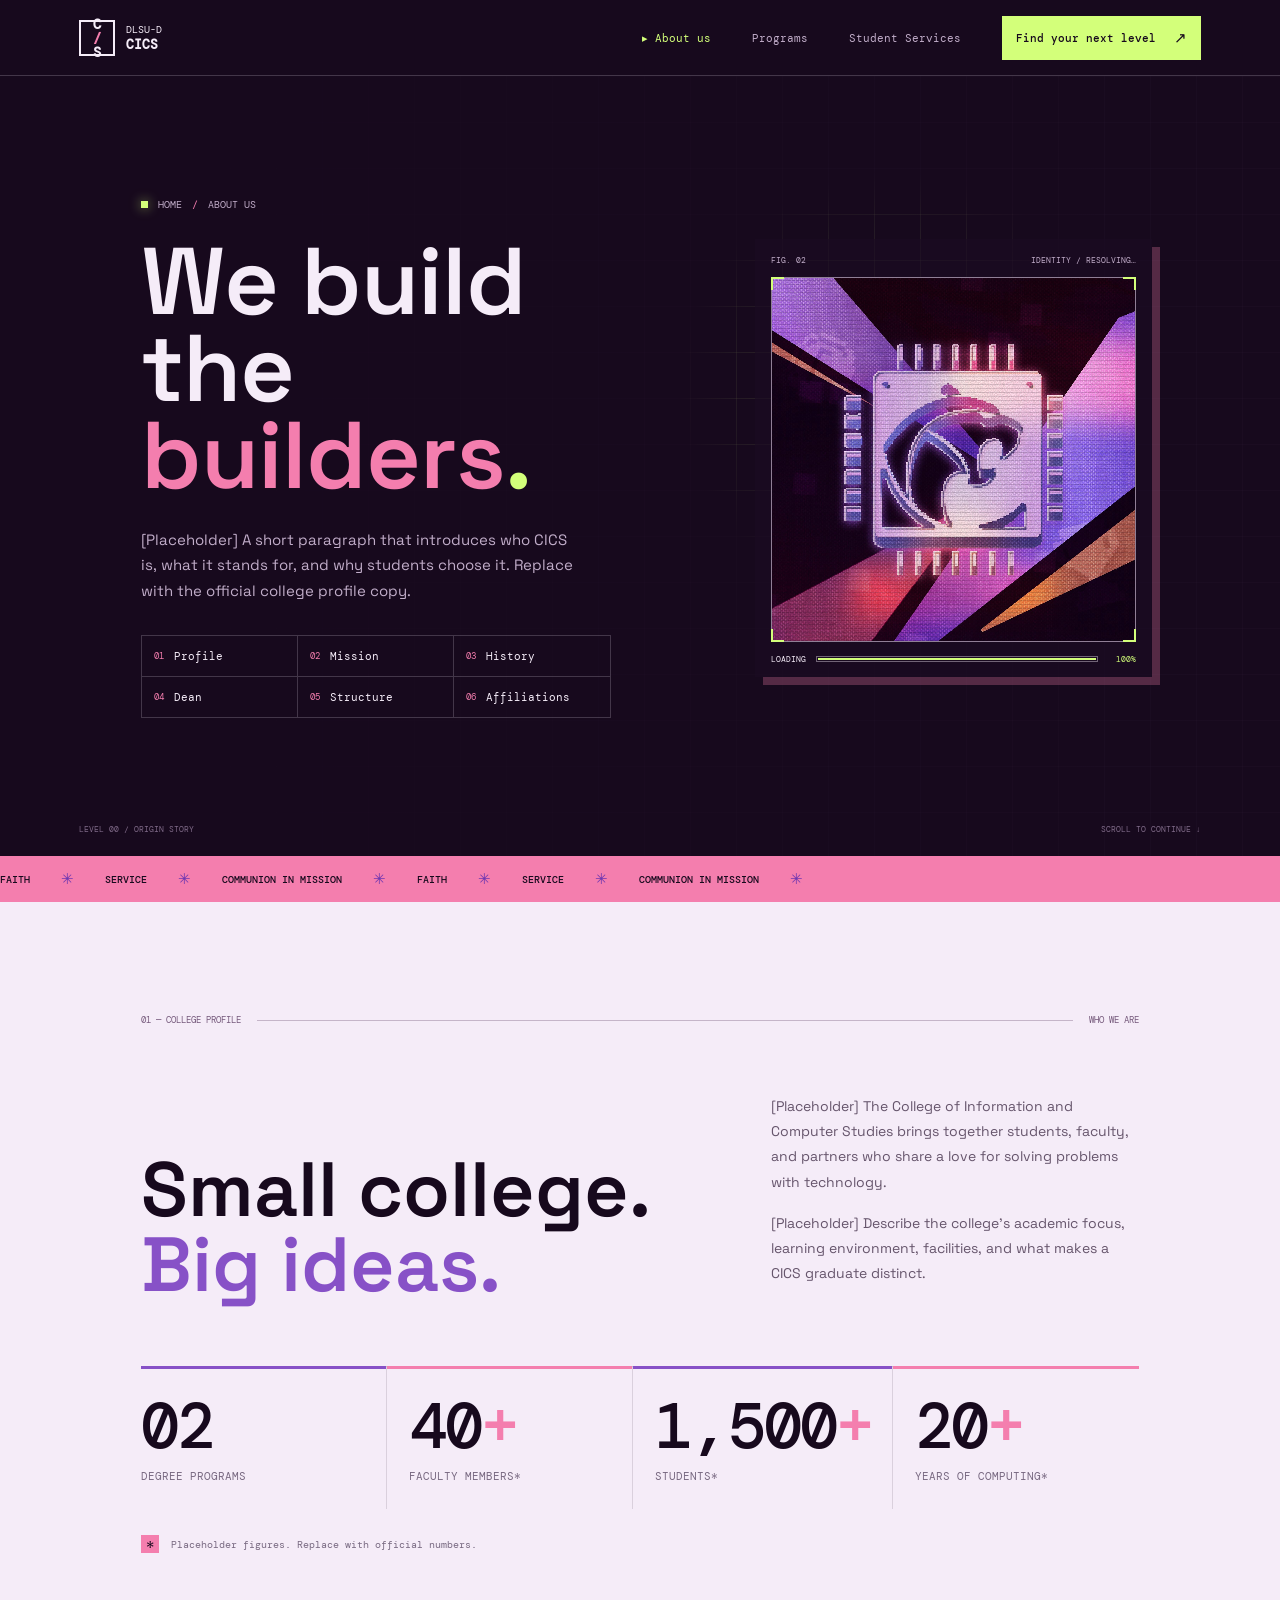
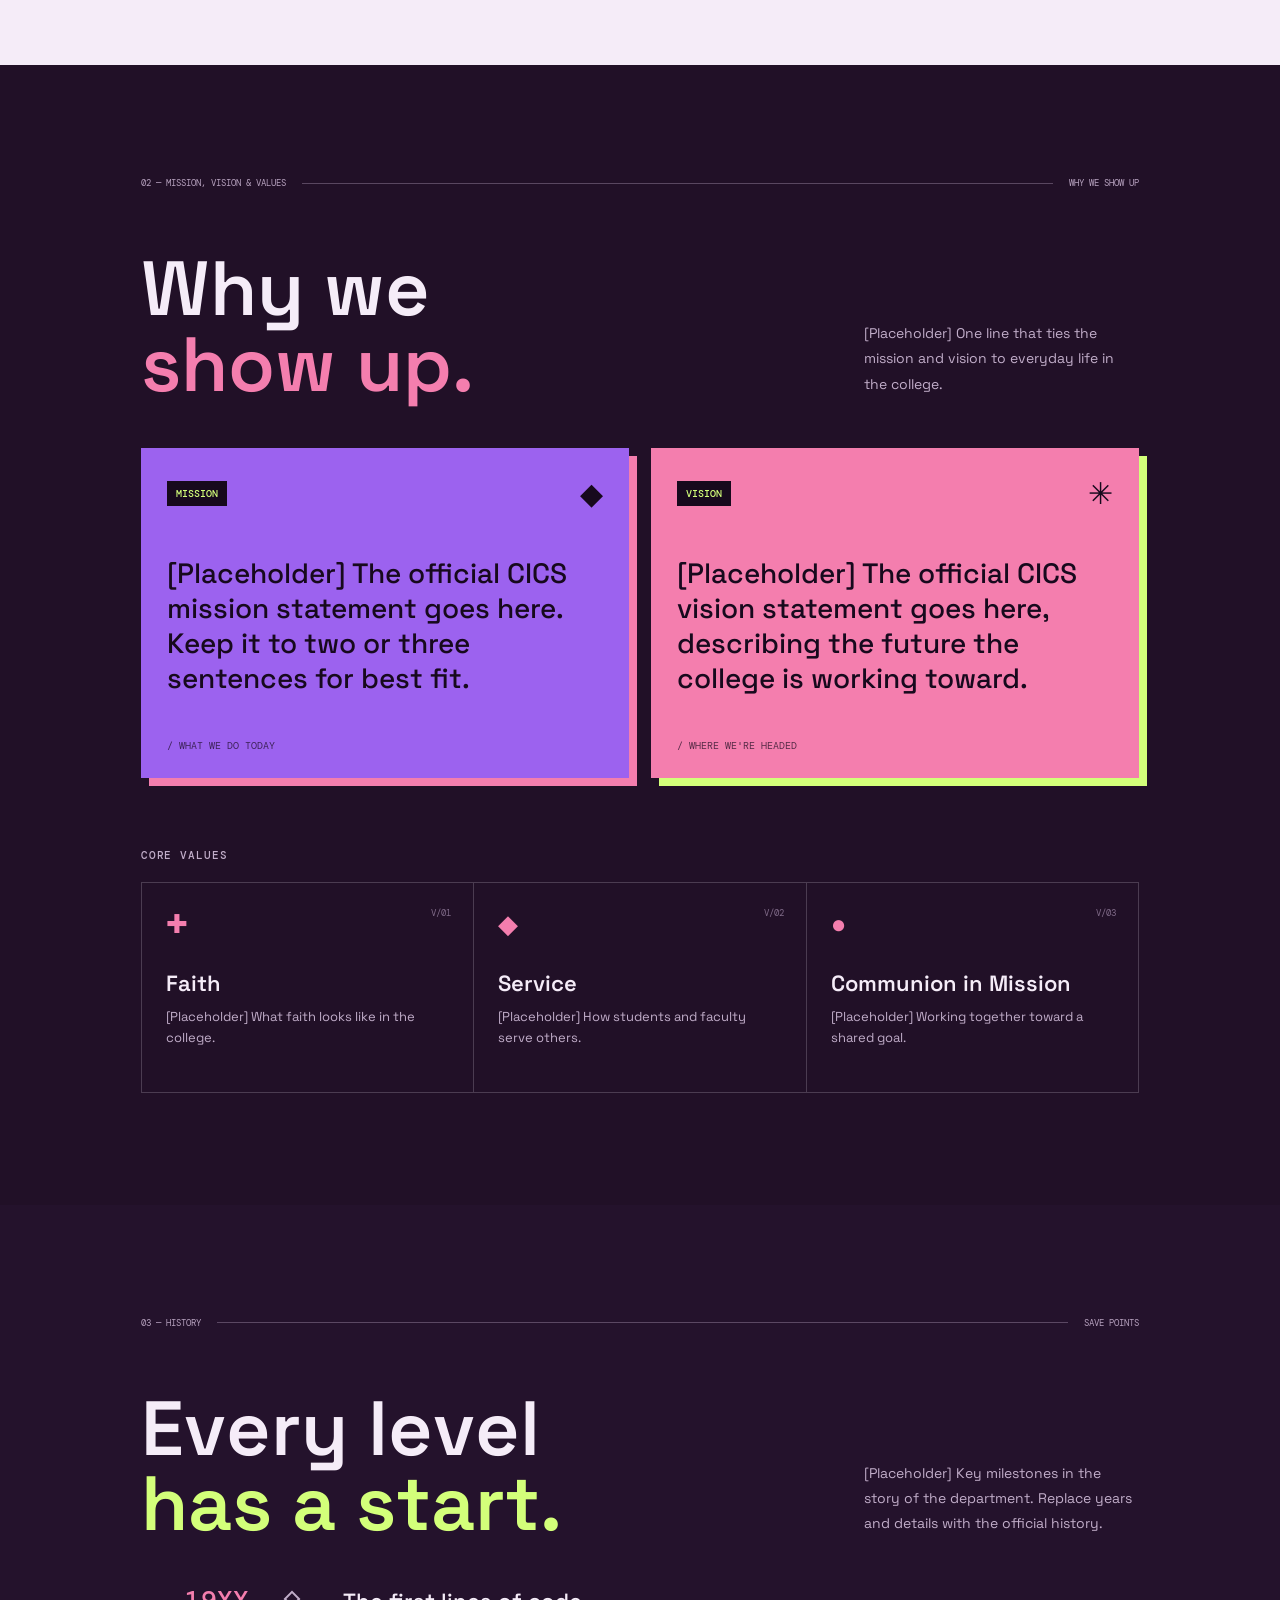
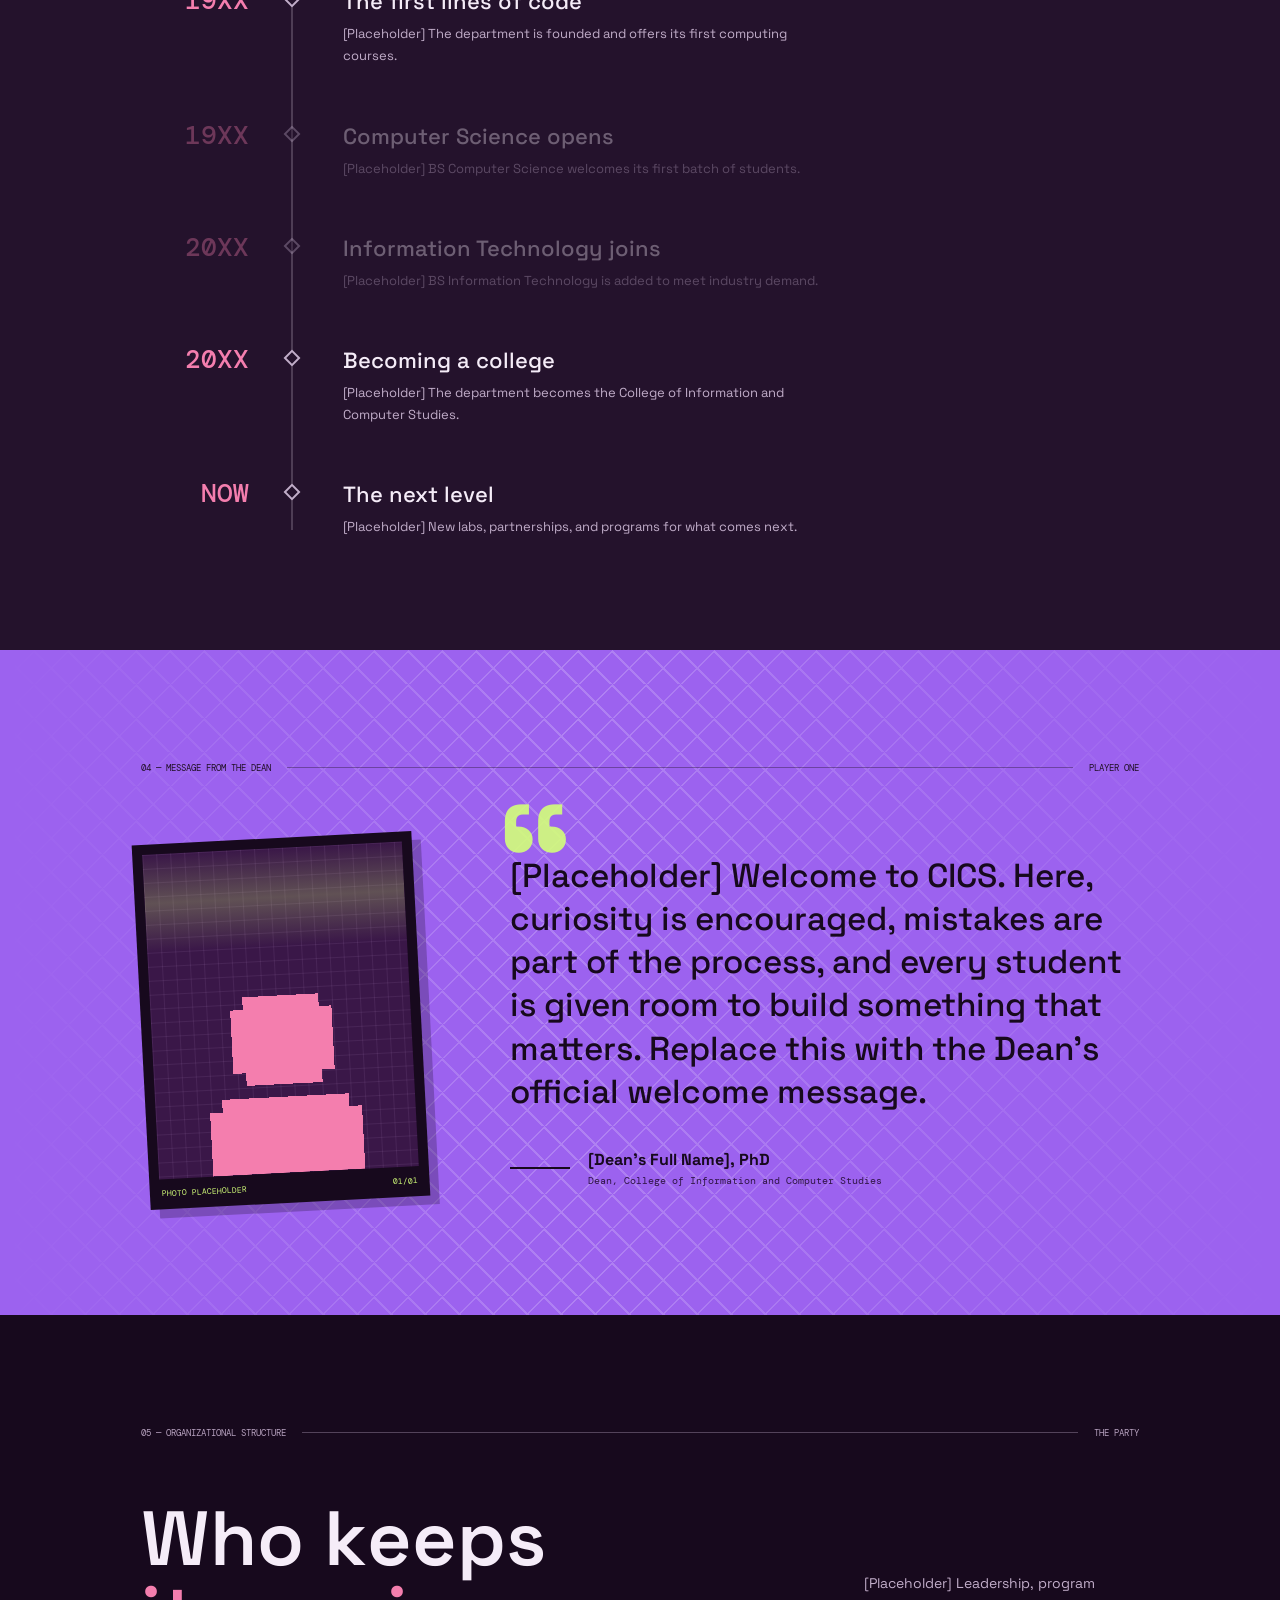
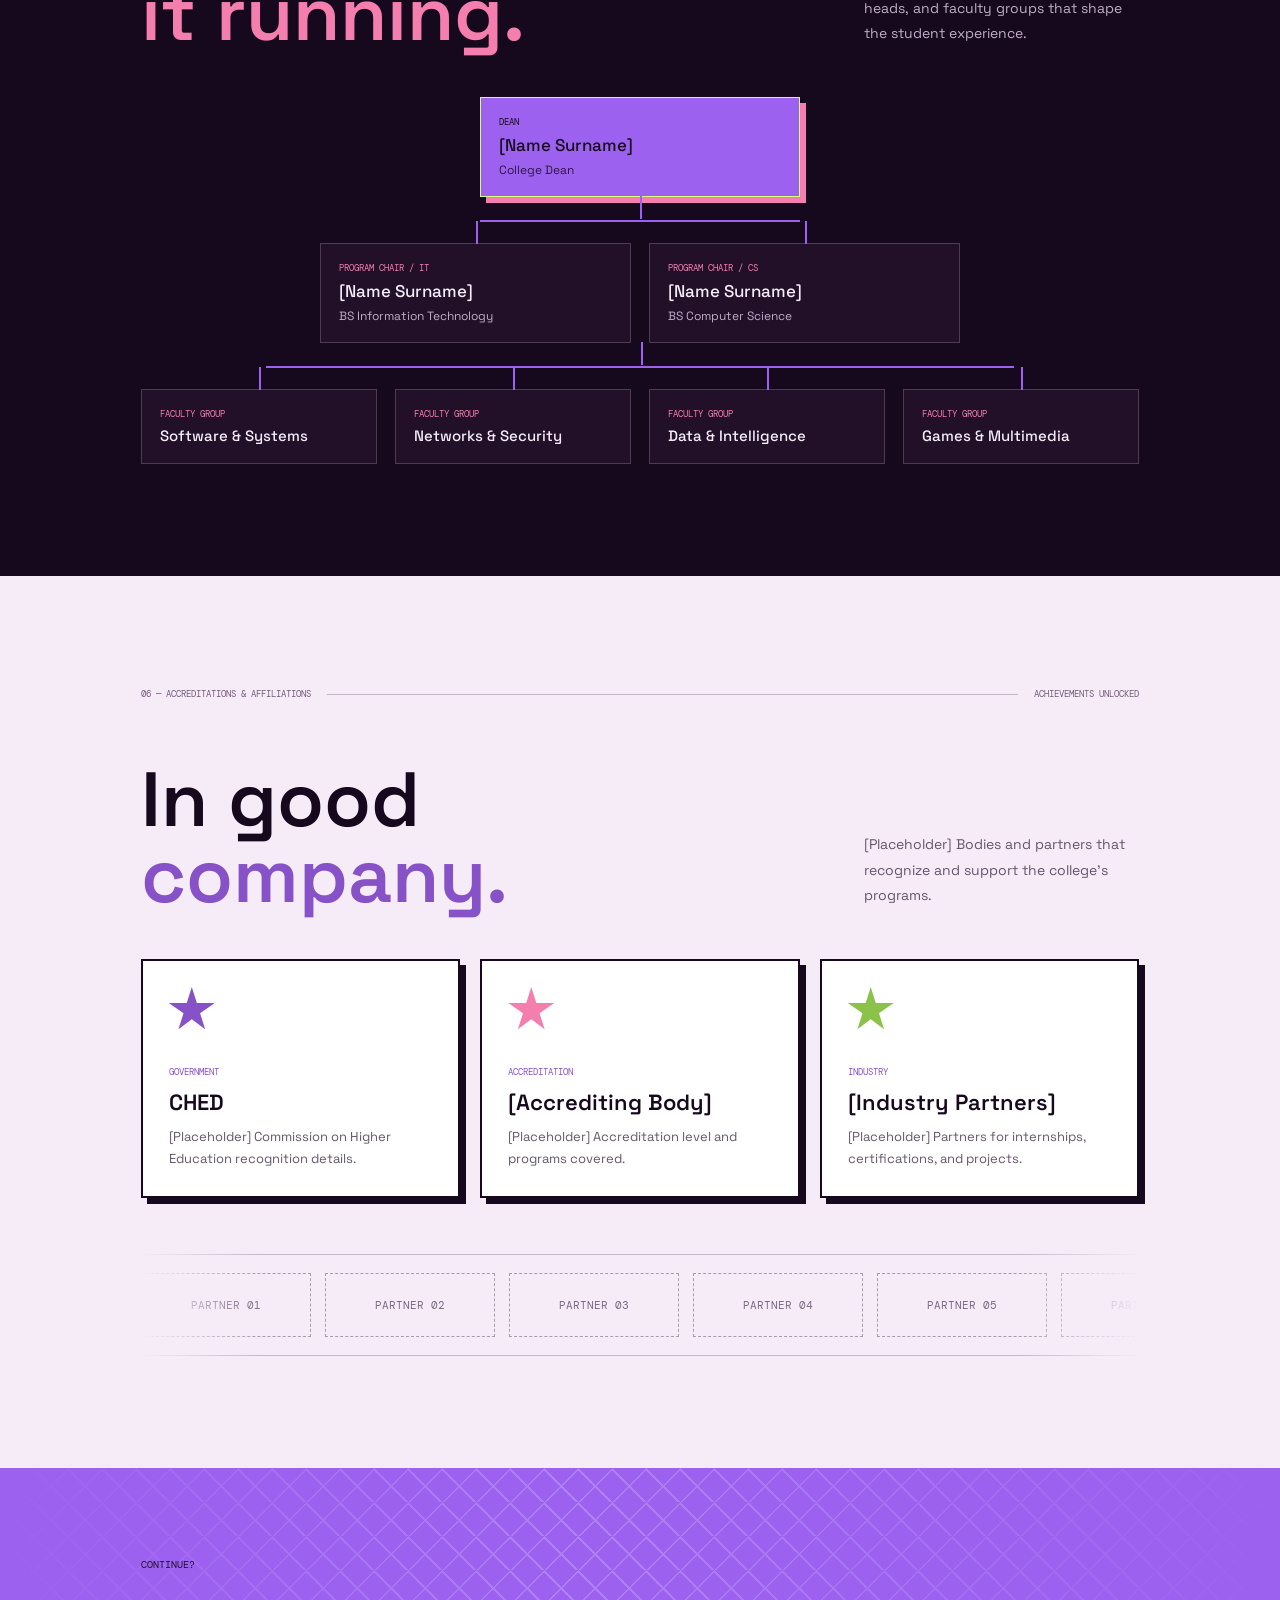
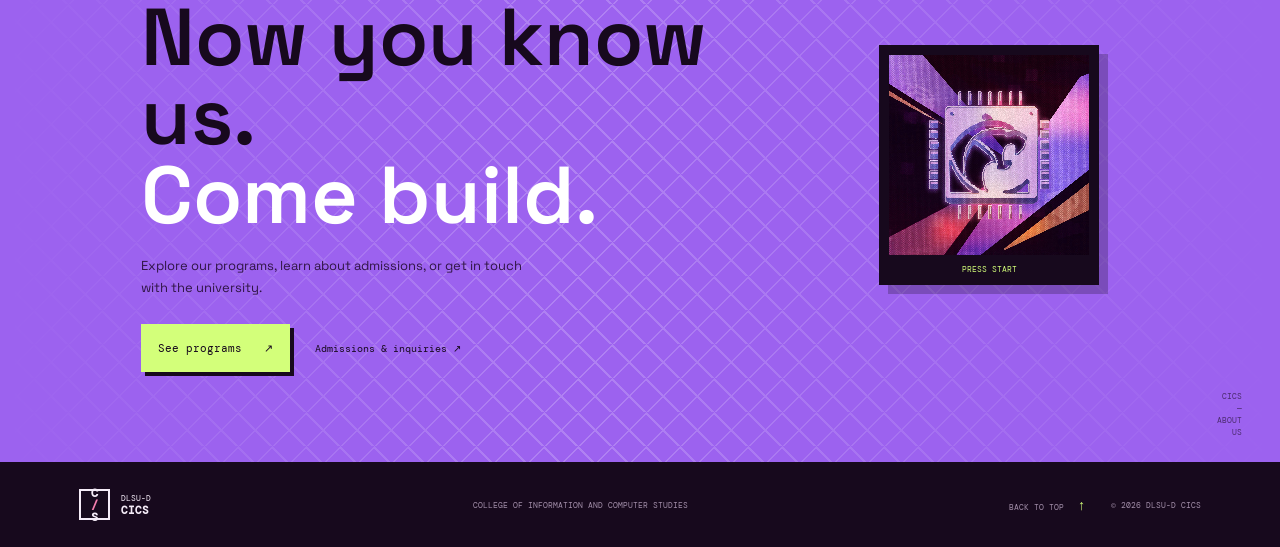
==== commit 7a8a3d16: "feat(student-services): add student support page, downloadable forms, and navigation links" ====
--- a/src/about.html
+++ b/src/about.html
@@ -41,8 +41,7 @@
       <nav class="site-nav" id="site-nav" aria-label="Main navigation">
         <a href="about.html" aria-current="page">About us</a>
         <a href="index.html#programs">Programs</a>
-        <a href="index.html#updates">Campus life</a>
-        <a href="contact.html">Contact</a>
+        <a href="student-services.html">Student Services</a>
         <a class="nav-apply" href="#connect"
           >Find your next level <span aria-hidden="true">↗</span></a
         >
@@ -66,15 +65,11 @@
             ><span class="accent-acid">.</span>
           </h1>
           <p class="about-hero-description reveal" style="--i: 6">
-            [Placeholder] A short paragraph that introduces who CICS is, what it
-            stands for, and why students choose it. Replace with the official
-            college profile copy.
-          </p>
-          <nav
-            class="chapter-nav reveal"
-            style="--i: 8"
-            aria-label="On this page"
-          >
+            [Placeholder] A short paragraph that introduces who CICS is, what
+            it stands for, and why students choose it. Replace with the
+            official college profile copy.
+          </p>
+          <nav class="chapter-nav reveal" style="--i: 8" aria-label="On this page">
             <a href="#profile"><span>01</span>Profile</a>
             <a href="#purpose"><span>02</span>Mission</a>
             <a href="#history"><span>03</span>History</a>
@@ -111,7 +106,8 @@
         <div class="ticker-track">
           <span>FAITH</span><i>✳</i><span>SERVICE</span><i>✳</i
           ><span>COMMUNION IN MISSION</span><i>✳</i><span>FAITH</span><i>✳</i
-          ><span>SERVICE</span><i>✳</i><span>COMMUNION IN MISSION</span><i>✳</i>
+          ><span>SERVICE</span><i>✳</i><span>COMMUNION IN MISSION</span
+          ><i>✳</i>
         </div>
       </div>
 
@@ -132,12 +128,13 @@
           <div class="profile-copy">
             <p class="reveal">
               [Placeholder] The College of Information and Computer Studies
-              brings together students, faculty, and partners who share a love
-              for solving problems with technology.
+              brings together students, faculty, and partners who share a
+              love for solving problems with technology.
             </p>
             <p class="reveal" style="--i: 1">
               [Placeholder] Describe the college's academic focus, learning
-              environment, facilities, and what makes a CICS graduate distinct.
+              environment, facilities, and what makes a CICS graduate
+              distinct.
             </p>
           </div>
         </div>
@@ -149,7 +146,9 @@
             <span class="stat-label">Degree programs</span>
           </div>
           <div class="stat reveal" style="--i: 1">
-            <span class="stat-num"><span data-count="40">0</span><i>+</i></span>
+            <span class="stat-num"
+              ><span data-count="40">0</span><i>+</i></span
+            >
             <span class="stat-label">Faculty members*</span>
           </div>
           <div class="stat reveal" style="--i: 2">
@@ -159,7 +158,9 @@
             <span class="stat-label">Students*</span>
           </div>
           <div class="stat reveal" style="--i: 3">
-            <span class="stat-num"><span data-count="20">0</span><i>+</i></span>
+            <span class="stat-num"
+              ><span data-count="20">0</span><i>+</i></span
+            >
             <span class="stat-label">Years of computing*</span>
           </div>
         </div>
@@ -184,8 +185,8 @@
             Why we<br /><span>show up.</span>
           </h2>
           <p class="reveal">
-            [Placeholder] One line that ties the mission and vision to everyday
-            life in the college.
+            [Placeholder] One line that ties the mission and vision to
+            everyday life in the college.
           </p>
         </div>
 
@@ -196,8 +197,8 @@
               <span class="mv-tag">MISSION</span><span class="mv-icon">◆</span>
             </div>
             <p class="mv-text">
-              [Placeholder] The official CICS mission statement goes here. Keep
-              it to two or three sentences for best fit.
+              [Placeholder] The official CICS mission statement goes here.
+              Keep it to two or three sentences for best fit.
             </p>
             <span class="mv-foot">/ WHAT WE DO TODAY</span>
           </article>
@@ -252,8 +253,8 @@
             Every level<br /><span>has a start.</span>
           </h2>
           <p class="reveal">
-            [Placeholder] Key milestones in the story of the department. Replace
-            years and details with the official history.
+            [Placeholder] Key milestones in the story of the department.
+            Replace years and details with the official history.
           </p>
         </div>
 
@@ -263,10 +264,7 @@
             <span class="timeline-year">19XX</span>
             <div class="timeline-body">
               <h3>The first lines of code</h3>
-              <p>
-                [Placeholder] The department is founded and offers its first
-                computing courses.
-              </p>
+              <p>[Placeholder] The department is founded and offers its first computing courses.</p>
             </div>
           </li>
           <li class="timeline-item">
@@ -274,10 +272,7 @@
             <span class="timeline-year">19XX</span>
             <div class="timeline-body">
               <h3>Computer Science opens</h3>
-              <p>
-                [Placeholder] BS Computer Science welcomes its first batch of
-                students.
-              </p>
+              <p>[Placeholder] BS Computer Science welcomes its first batch of students.</p>
             </div>
           </li>
           <li class="timeline-item">
@@ -285,10 +280,7 @@
             <span class="timeline-year">20XX</span>
             <div class="timeline-body">
               <h3>Information Technology joins</h3>
-              <p>
-                [Placeholder] BS Information Technology is added to meet
-                industry demand.
-              </p>
+              <p>[Placeholder] BS Information Technology is added to meet industry demand.</p>
             </div>
           </li>
           <li class="timeline-item">
@@ -296,10 +288,7 @@
             <span class="timeline-year">20XX</span>
             <div class="timeline-body">
               <h3>Becoming a college</h3>
-              <p>
-                [Placeholder] The department becomes the College of Information
-                and Computer Studies.
-              </p>
+              <p>[Placeholder] The department becomes the College of Information and Computer Studies.</p>
             </div>
           </li>
           <li class="timeline-item">
@@ -307,10 +296,7 @@
             <span class="timeline-year">NOW</span>
             <div class="timeline-body">
               <h3>The next level</h3>
-              <p>
-                [Placeholder] New labs, partnerships, and programs for what
-                comes next.
-              </p>
+              <p>[Placeholder] New labs, partnerships, and programs for what comes next.</p>
             </div>
           </li>
         </ol>
@@ -352,9 +338,9 @@
             <span class="quote-mark" aria-hidden="true">“</span>
             <blockquote data-words>
               [Placeholder] Welcome to CICS. Here, curiosity is encouraged,
-              mistakes are part of the process, and every student is given room
-              to build something that matters. Replace this with the Dean's
-              official welcome message.
+              mistakes are part of the process, and every student is given
+              room to build something that matters. Replace this with the
+              Dean's official welcome message.
             </blockquote>
             <div class="dean-sign reveal">
               <span class="sign-line"></span>
@@ -453,9 +439,7 @@
             <span class="badge-icon" aria-hidden="true"><i></i></span>
             <span class="badge-kind">GOVERNMENT</span>
             <h3>CHED</h3>
-            <p>
-              [Placeholder] Commission on Higher Education recognition details.
-            </p>
+            <p>[Placeholder] Commission on Higher Education recognition details.</p>
           </article>
           <article class="badge-card reveal" style="--i: 1">
             <span class="badge-icon" aria-hidden="true"><i></i></span>
@@ -467,18 +451,15 @@
             <span class="badge-icon" aria-hidden="true"><i></i></span>
             <span class="badge-kind">INDUSTRY</span>
             <h3>[Industry Partners]</h3>
-            <p>
-              [Placeholder] Partners for internships, certifications, and
-              projects.
-            </p>
+            <p>[Placeholder] Partners for internships, certifications, and projects.</p>
           </article>
         </div>
 
         <div class="partner-marquee" aria-label="Partner logos (placeholders)">
           <div class="partner-track">
             <span>PARTNER 01</span><span>PARTNER 02</span><span>PARTNER 03</span
-            ><span>PARTNER 04</span><span>PARTNER 05</span
-            ><span>PARTNER 06</span><span aria-hidden="true">PARTNER 01</span
+            ><span>PARTNER 04</span><span>PARTNER 05</span><span>PARTNER 06</span
+            ><span aria-hidden="true">PARTNER 01</span
             ><span aria-hidden="true">PARTNER 02</span
             ><span aria-hidden="true">PARTNER 03</span
             ><span aria-hidden="true">PARTNER 04</span
@@ -493,9 +474,7 @@
         <div class="connect-pattern" aria-hidden="true"></div>
         <div class="connect-content reveal">
           <p class="eyebrow">CONTINUE?</p>
-          <h2 id="connect-title">
-            Now you know us.<br /><span>Come build.</span>
-          </h2>
+          <h2 id="connect-title">Now you know us.<br /><span>Come build.</span></h2>
           <p>
             Explore our programs, learn about admissions, or get in touch with
             the university.
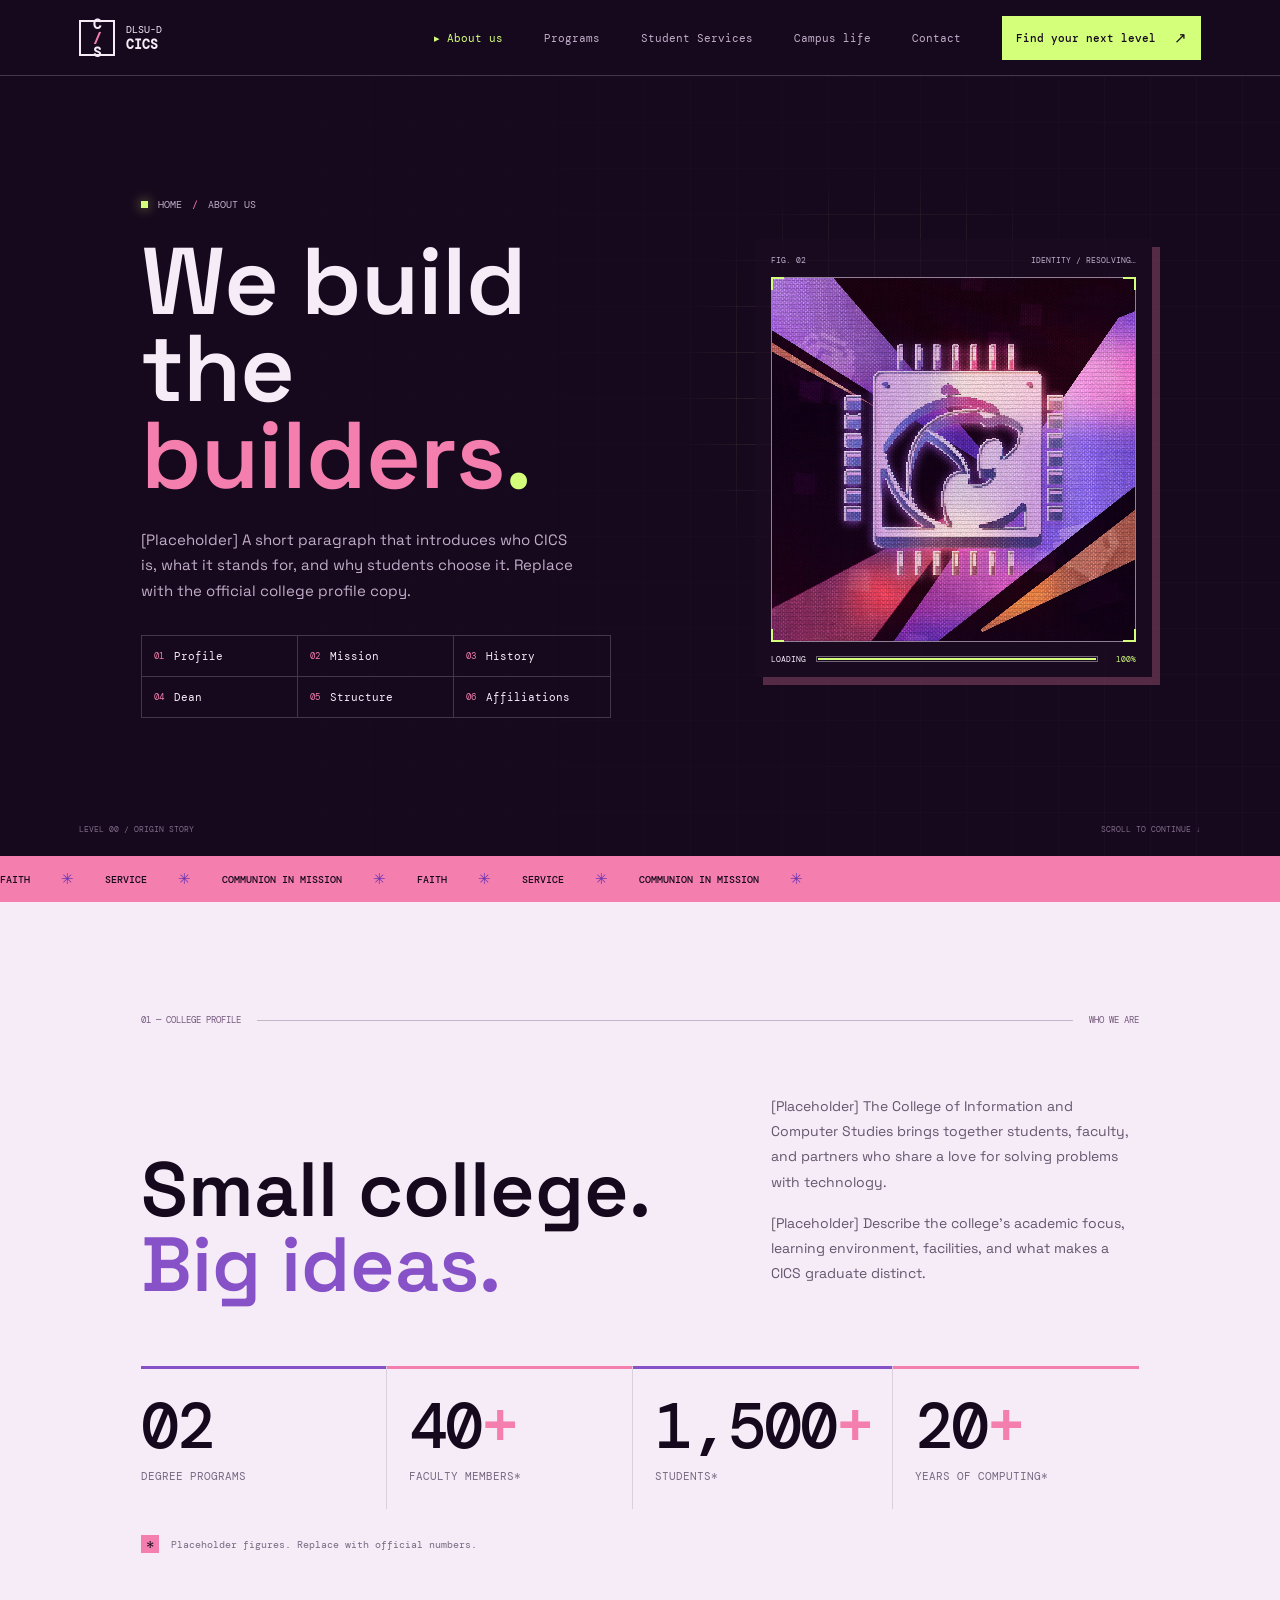
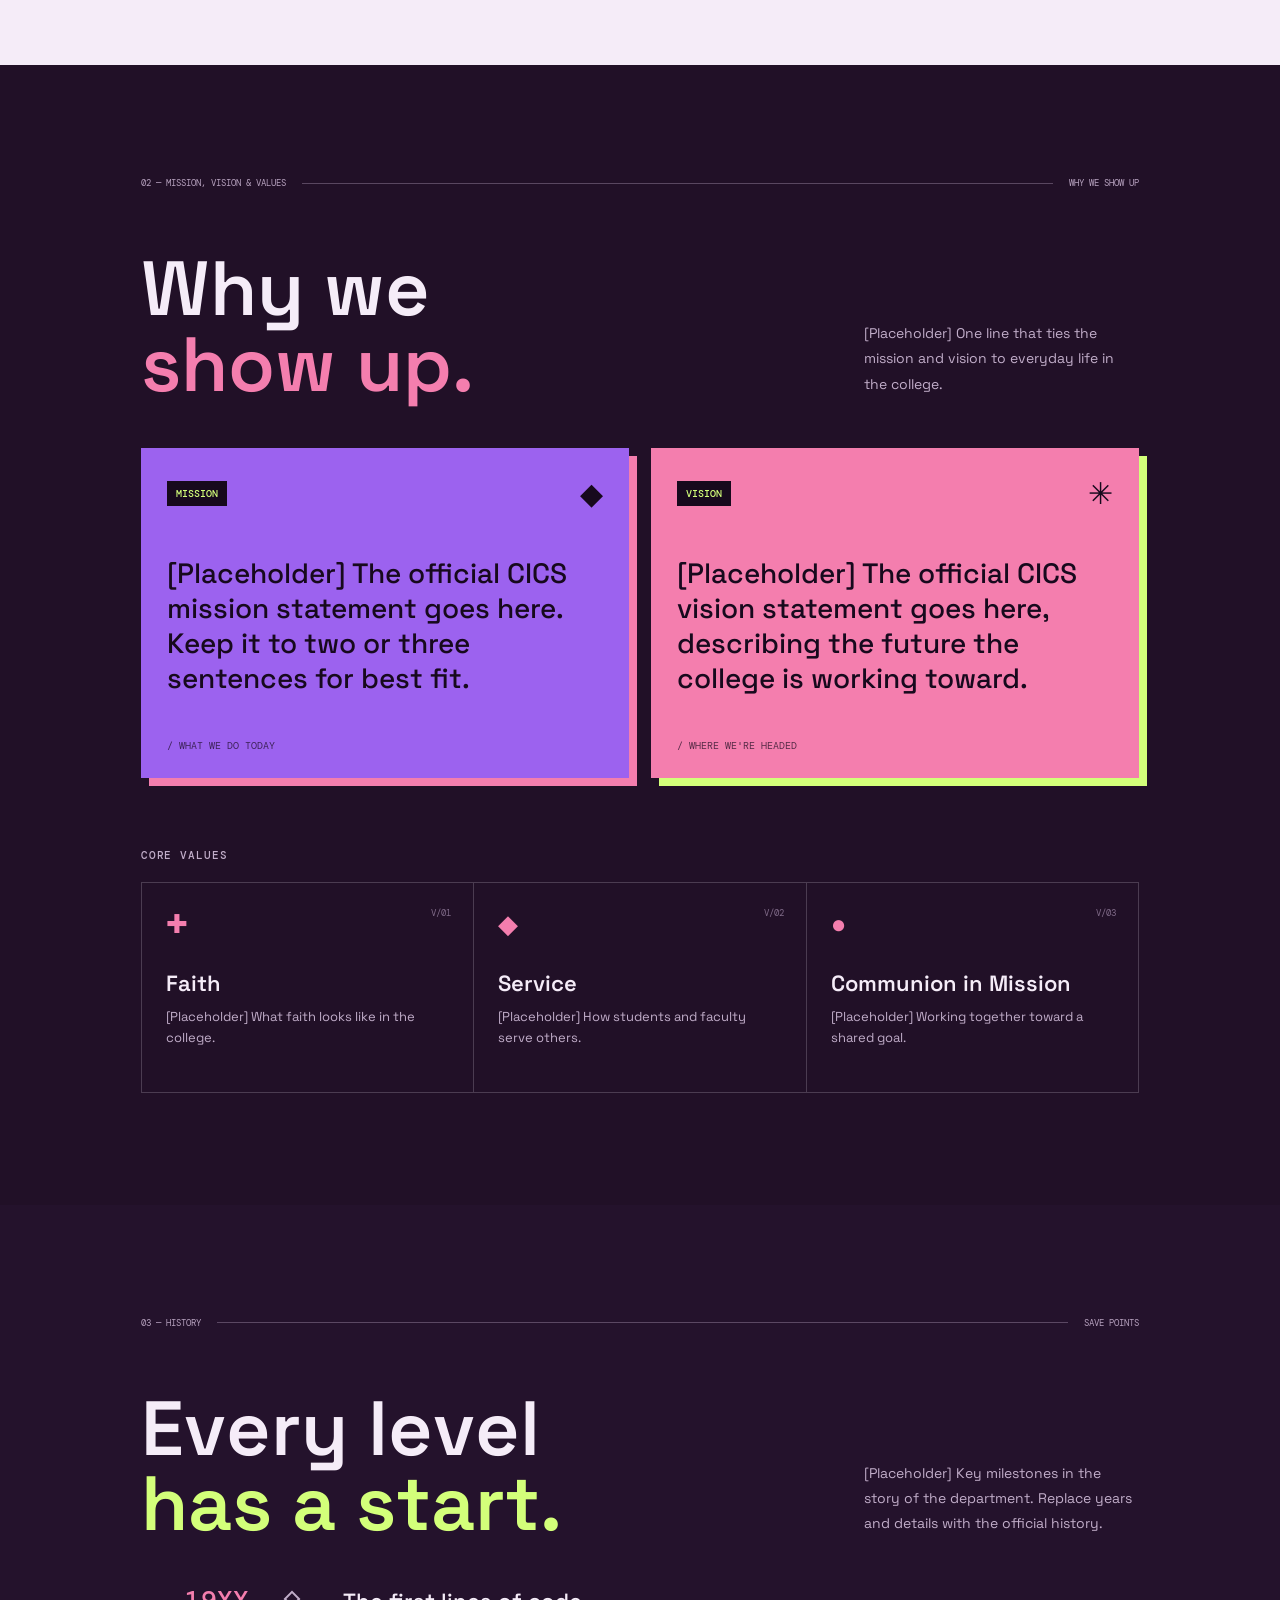
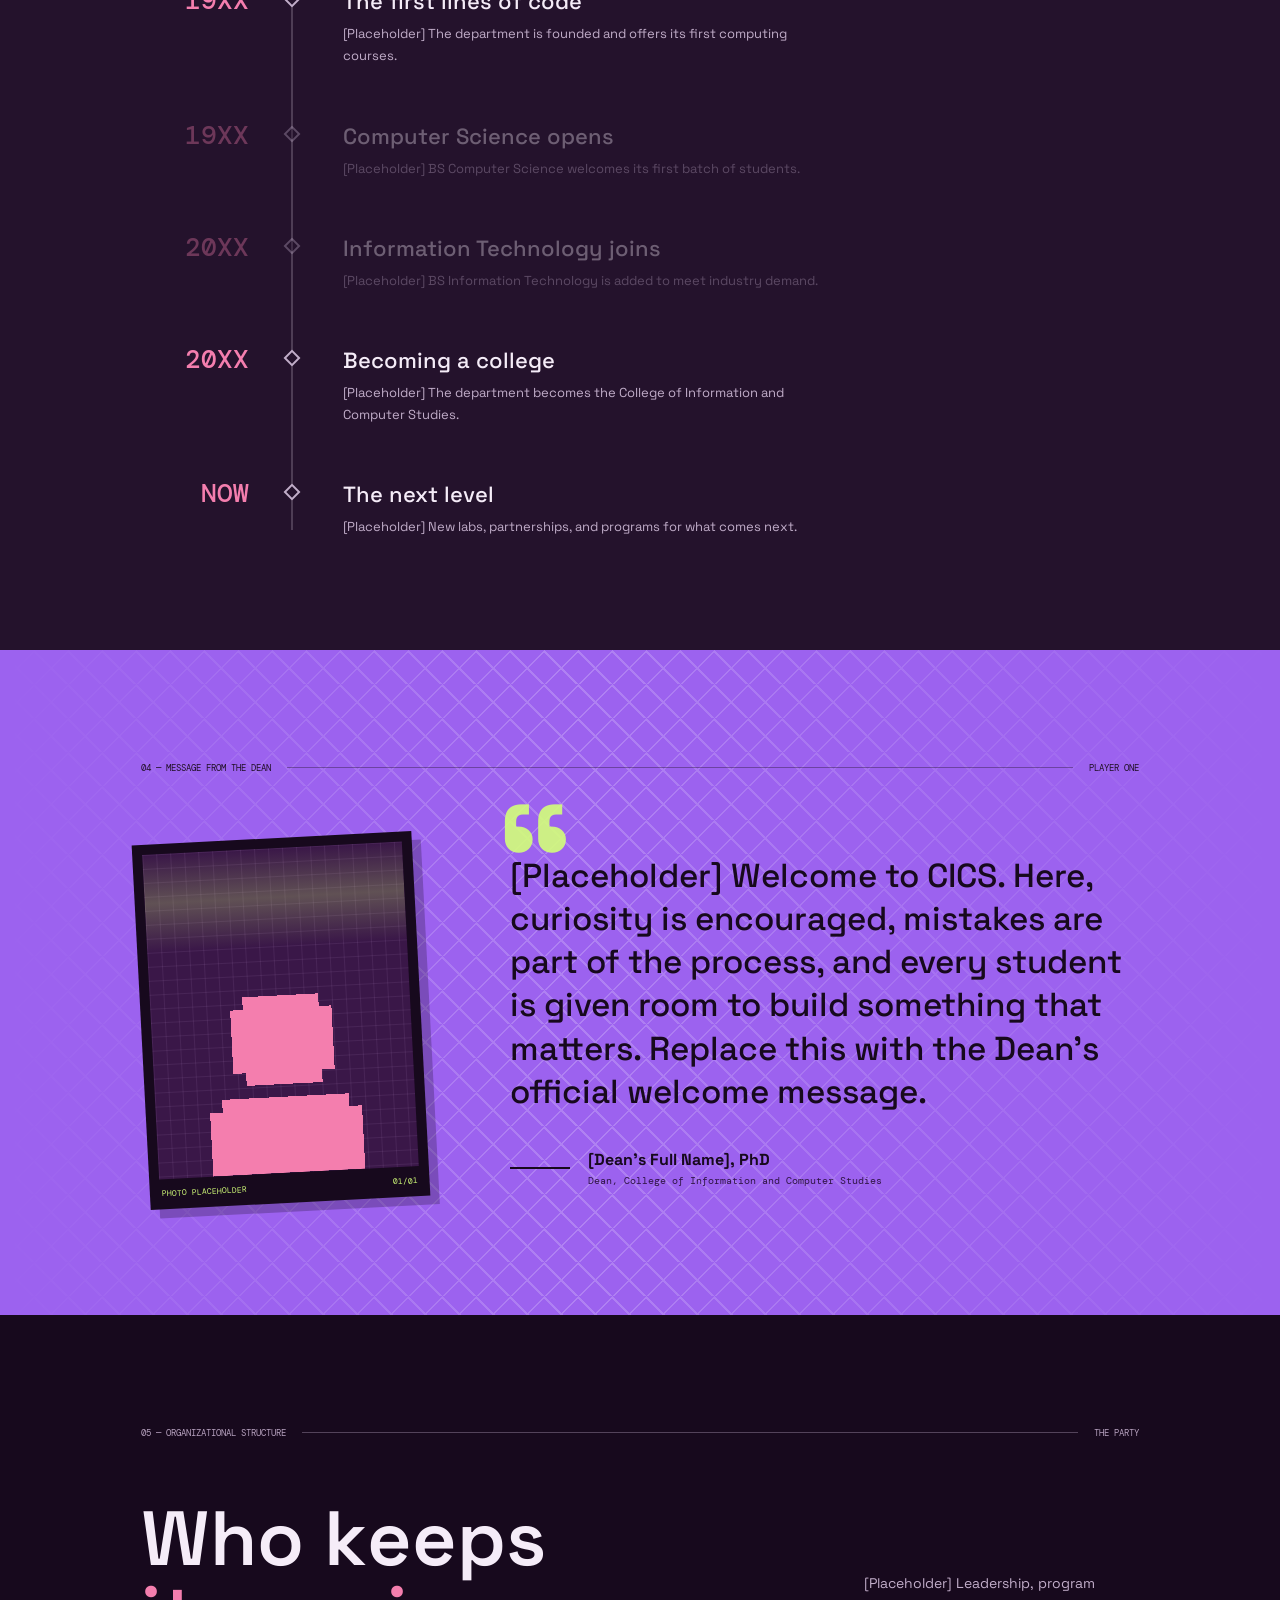
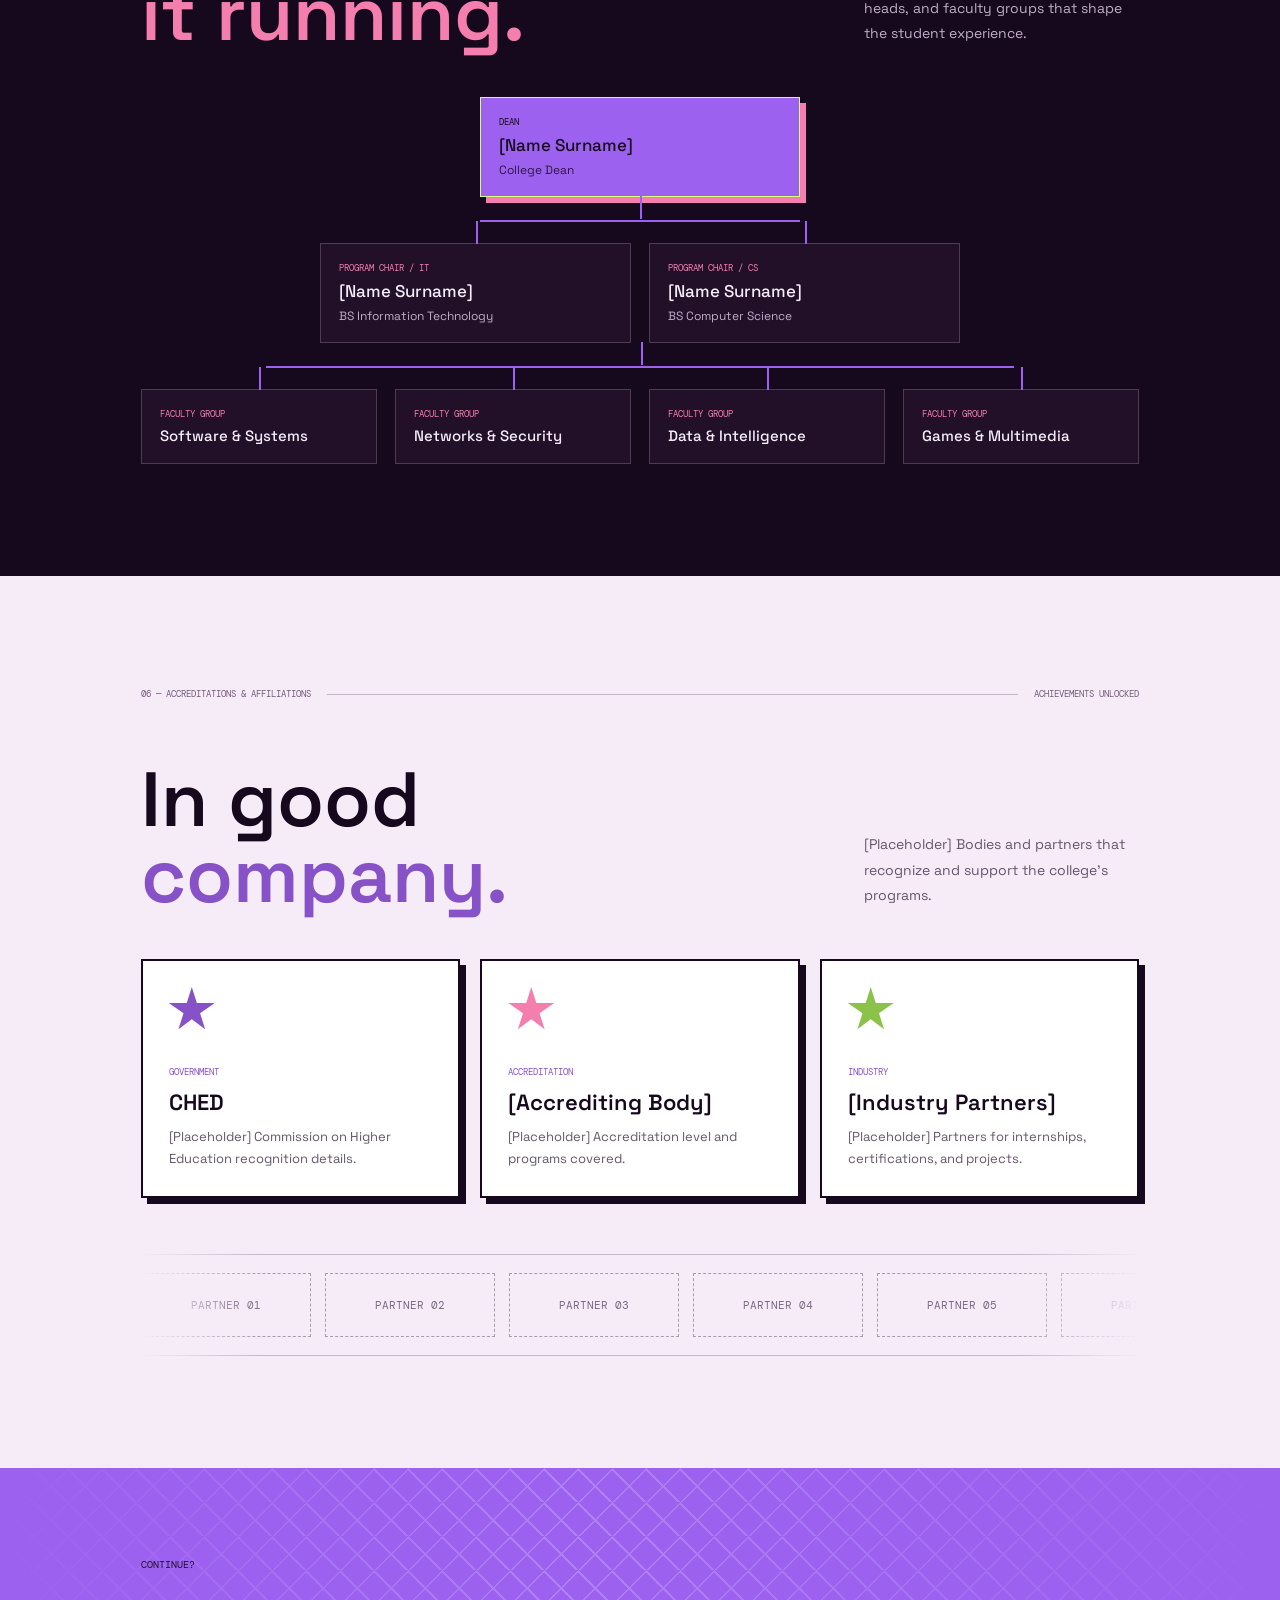
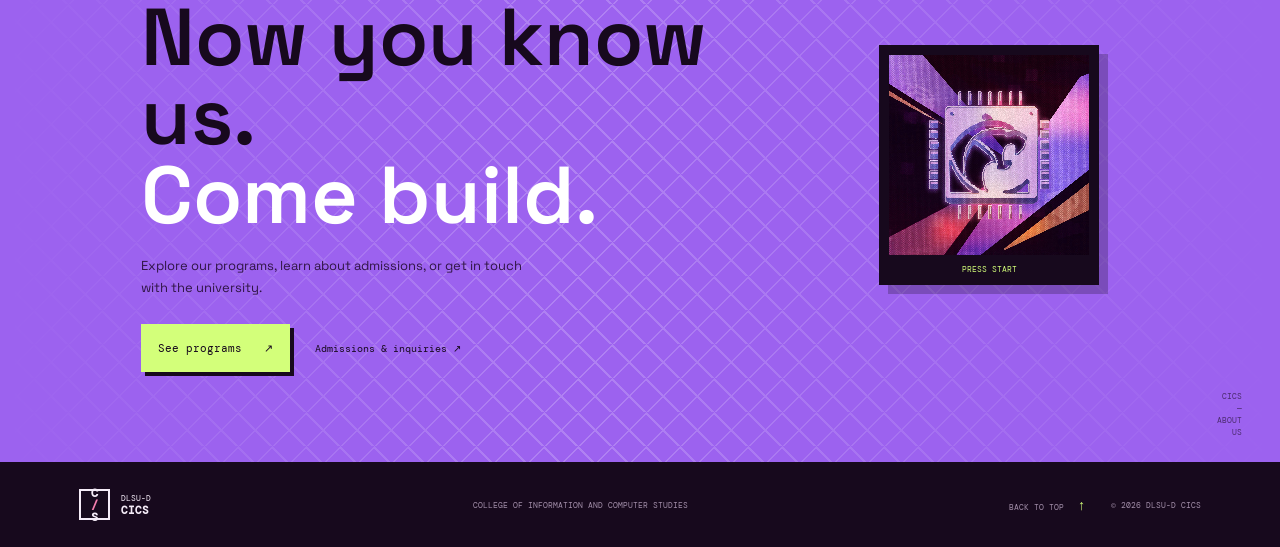
==== commit 5609b99b: "Merge origin/dev and preserve CICS page features Resolve shared navigation conflicts by retaining St" ====
--- a/src/about.html
+++ b/src/about.html
@@ -42,6 +42,8 @@
         <a href="about.html" aria-current="page">About us</a>
         <a href="index.html#programs">Programs</a>
         <a href="student-services.html">Student Services</a>
+        <a href="index.html#updates">Campus life</a>
+        <a href="contact.html">Contact</a>
         <a class="nav-apply" href="#connect"
           >Find your next level <span aria-hidden="true">↗</span></a
         >
@@ -65,11 +67,15 @@
             ><span class="accent-acid">.</span>
           </h1>
           <p class="about-hero-description reveal" style="--i: 6">
-            [Placeholder] A short paragraph that introduces who CICS is, what
-            it stands for, and why students choose it. Replace with the
-            official college profile copy.
-          </p>
-          <nav class="chapter-nav reveal" style="--i: 8" aria-label="On this page">
+            [Placeholder] A short paragraph that introduces who CICS is, what it
+            stands for, and why students choose it. Replace with the official
+            college profile copy.
+          </p>
+          <nav
+            class="chapter-nav reveal"
+            style="--i: 8"
+            aria-label="On this page"
+          >
             <a href="#profile"><span>01</span>Profile</a>
             <a href="#purpose"><span>02</span>Mission</a>
             <a href="#history"><span>03</span>History</a>
@@ -106,8 +112,7 @@
         <div class="ticker-track">
           <span>FAITH</span><i>✳</i><span>SERVICE</span><i>✳</i
           ><span>COMMUNION IN MISSION</span><i>✳</i><span>FAITH</span><i>✳</i
-          ><span>SERVICE</span><i>✳</i><span>COMMUNION IN MISSION</span
-          ><i>✳</i>
+          ><span>SERVICE</span><i>✳</i><span>COMMUNION IN MISSION</span><i>✳</i>
         </div>
       </div>
 
@@ -128,13 +133,12 @@
           <div class="profile-copy">
             <p class="reveal">
               [Placeholder] The College of Information and Computer Studies
-              brings together students, faculty, and partners who share a
-              love for solving problems with technology.
+              brings together students, faculty, and partners who share a love
+              for solving problems with technology.
             </p>
             <p class="reveal" style="--i: 1">
               [Placeholder] Describe the college's academic focus, learning
-              environment, facilities, and what makes a CICS graduate
-              distinct.
+              environment, facilities, and what makes a CICS graduate distinct.
             </p>
           </div>
         </div>
@@ -146,9 +150,7 @@
             <span class="stat-label">Degree programs</span>
           </div>
           <div class="stat reveal" style="--i: 1">
-            <span class="stat-num"
-              ><span data-count="40">0</span><i>+</i></span
-            >
+            <span class="stat-num"><span data-count="40">0</span><i>+</i></span>
             <span class="stat-label">Faculty members*</span>
           </div>
           <div class="stat reveal" style="--i: 2">
@@ -158,9 +160,7 @@
             <span class="stat-label">Students*</span>
           </div>
           <div class="stat reveal" style="--i: 3">
-            <span class="stat-num"
-              ><span data-count="20">0</span><i>+</i></span
-            >
+            <span class="stat-num"><span data-count="20">0</span><i>+</i></span>
             <span class="stat-label">Years of computing*</span>
           </div>
         </div>
@@ -185,8 +185,8 @@
             Why we<br /><span>show up.</span>
           </h2>
           <p class="reveal">
-            [Placeholder] One line that ties the mission and vision to
-            everyday life in the college.
+            [Placeholder] One line that ties the mission and vision to everyday
+            life in the college.
           </p>
         </div>
 
@@ -197,8 +197,8 @@
               <span class="mv-tag">MISSION</span><span class="mv-icon">◆</span>
             </div>
             <p class="mv-text">
-              [Placeholder] The official CICS mission statement goes here.
-              Keep it to two or three sentences for best fit.
+              [Placeholder] The official CICS mission statement goes here. Keep
+              it to two or three sentences for best fit.
             </p>
             <span class="mv-foot">/ WHAT WE DO TODAY</span>
           </article>
@@ -253,8 +253,8 @@
             Every level<br /><span>has a start.</span>
           </h2>
           <p class="reveal">
-            [Placeholder] Key milestones in the story of the department.
-            Replace years and details with the official history.
+            [Placeholder] Key milestones in the story of the department. Replace
+            years and details with the official history.
           </p>
         </div>
 
@@ -264,7 +264,10 @@
             <span class="timeline-year">19XX</span>
             <div class="timeline-body">
               <h3>The first lines of code</h3>
-              <p>[Placeholder] The department is founded and offers its first computing courses.</p>
+              <p>
+                [Placeholder] The department is founded and offers its first
+                computing courses.
+              </p>
             </div>
           </li>
           <li class="timeline-item">
@@ -272,7 +275,10 @@
             <span class="timeline-year">19XX</span>
             <div class="timeline-body">
               <h3>Computer Science opens</h3>
-              <p>[Placeholder] BS Computer Science welcomes its first batch of students.</p>
+              <p>
+                [Placeholder] BS Computer Science welcomes its first batch of
+                students.
+              </p>
             </div>
           </li>
           <li class="timeline-item">
@@ -280,7 +286,10 @@
             <span class="timeline-year">20XX</span>
             <div class="timeline-body">
               <h3>Information Technology joins</h3>
-              <p>[Placeholder] BS Information Technology is added to meet industry demand.</p>
+              <p>
+                [Placeholder] BS Information Technology is added to meet
+                industry demand.
+              </p>
             </div>
           </li>
           <li class="timeline-item">
@@ -288,7 +297,10 @@
             <span class="timeline-year">20XX</span>
             <div class="timeline-body">
               <h3>Becoming a college</h3>
-              <p>[Placeholder] The department becomes the College of Information and Computer Studies.</p>
+              <p>
+                [Placeholder] The department becomes the College of Information
+                and Computer Studies.
+              </p>
             </div>
           </li>
           <li class="timeline-item">
@@ -296,7 +308,10 @@
             <span class="timeline-year">NOW</span>
             <div class="timeline-body">
               <h3>The next level</h3>
-              <p>[Placeholder] New labs, partnerships, and programs for what comes next.</p>
+              <p>
+                [Placeholder] New labs, partnerships, and programs for what
+                comes next.
+              </p>
             </div>
           </li>
         </ol>
@@ -338,9 +353,9 @@
             <span class="quote-mark" aria-hidden="true">“</span>
             <blockquote data-words>
               [Placeholder] Welcome to CICS. Here, curiosity is encouraged,
-              mistakes are part of the process, and every student is given
-              room to build something that matters. Replace this with the
-              Dean's official welcome message.
+              mistakes are part of the process, and every student is given room
+              to build something that matters. Replace this with the Dean's
+              official welcome message.
             </blockquote>
             <div class="dean-sign reveal">
               <span class="sign-line"></span>
@@ -439,7 +454,9 @@
             <span class="badge-icon" aria-hidden="true"><i></i></span>
             <span class="badge-kind">GOVERNMENT</span>
             <h3>CHED</h3>
-            <p>[Placeholder] Commission on Higher Education recognition details.</p>
+            <p>
+              [Placeholder] Commission on Higher Education recognition details.
+            </p>
           </article>
           <article class="badge-card reveal" style="--i: 1">
             <span class="badge-icon" aria-hidden="true"><i></i></span>
@@ -451,15 +468,18 @@
             <span class="badge-icon" aria-hidden="true"><i></i></span>
             <span class="badge-kind">INDUSTRY</span>
             <h3>[Industry Partners]</h3>
-            <p>[Placeholder] Partners for internships, certifications, and projects.</p>
+            <p>
+              [Placeholder] Partners for internships, certifications, and
+              projects.
+            </p>
           </article>
         </div>
 
         <div class="partner-marquee" aria-label="Partner logos (placeholders)">
           <div class="partner-track">
             <span>PARTNER 01</span><span>PARTNER 02</span><span>PARTNER 03</span
-            ><span>PARTNER 04</span><span>PARTNER 05</span><span>PARTNER 06</span
-            ><span aria-hidden="true">PARTNER 01</span
+            ><span>PARTNER 04</span><span>PARTNER 05</span
+            ><span>PARTNER 06</span><span aria-hidden="true">PARTNER 01</span
             ><span aria-hidden="true">PARTNER 02</span
             ><span aria-hidden="true">PARTNER 03</span
             ><span aria-hidden="true">PARTNER 04</span
@@ -474,7 +494,9 @@
         <div class="connect-pattern" aria-hidden="true"></div>
         <div class="connect-content reveal">
           <p class="eyebrow">CONTINUE?</p>
-          <h2 id="connect-title">Now you know us.<br /><span>Come build.</span></h2>
+          <h2 id="connect-title">
+            Now you know us.<br /><span>Come build.</span>
+          </h2>
           <p>
             Explore our programs, learn about admissions, or get in touch with
             the university.
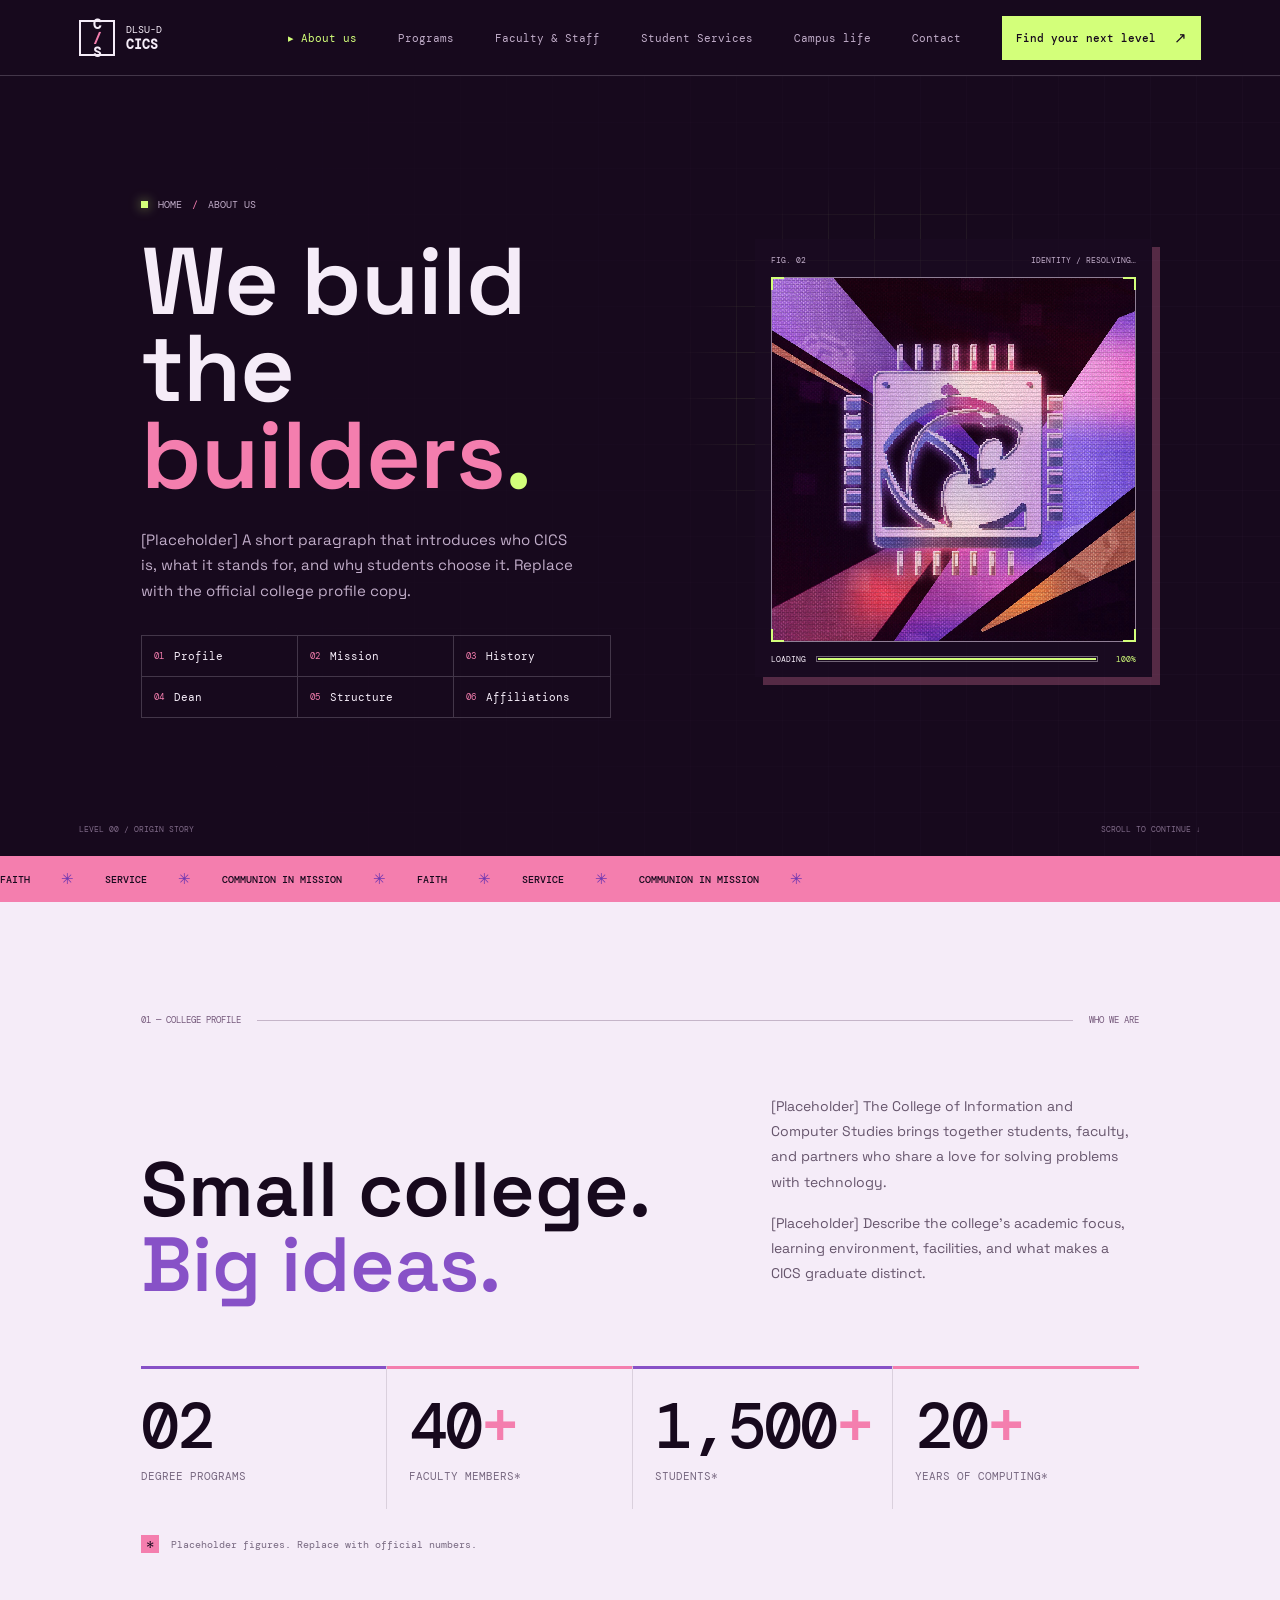
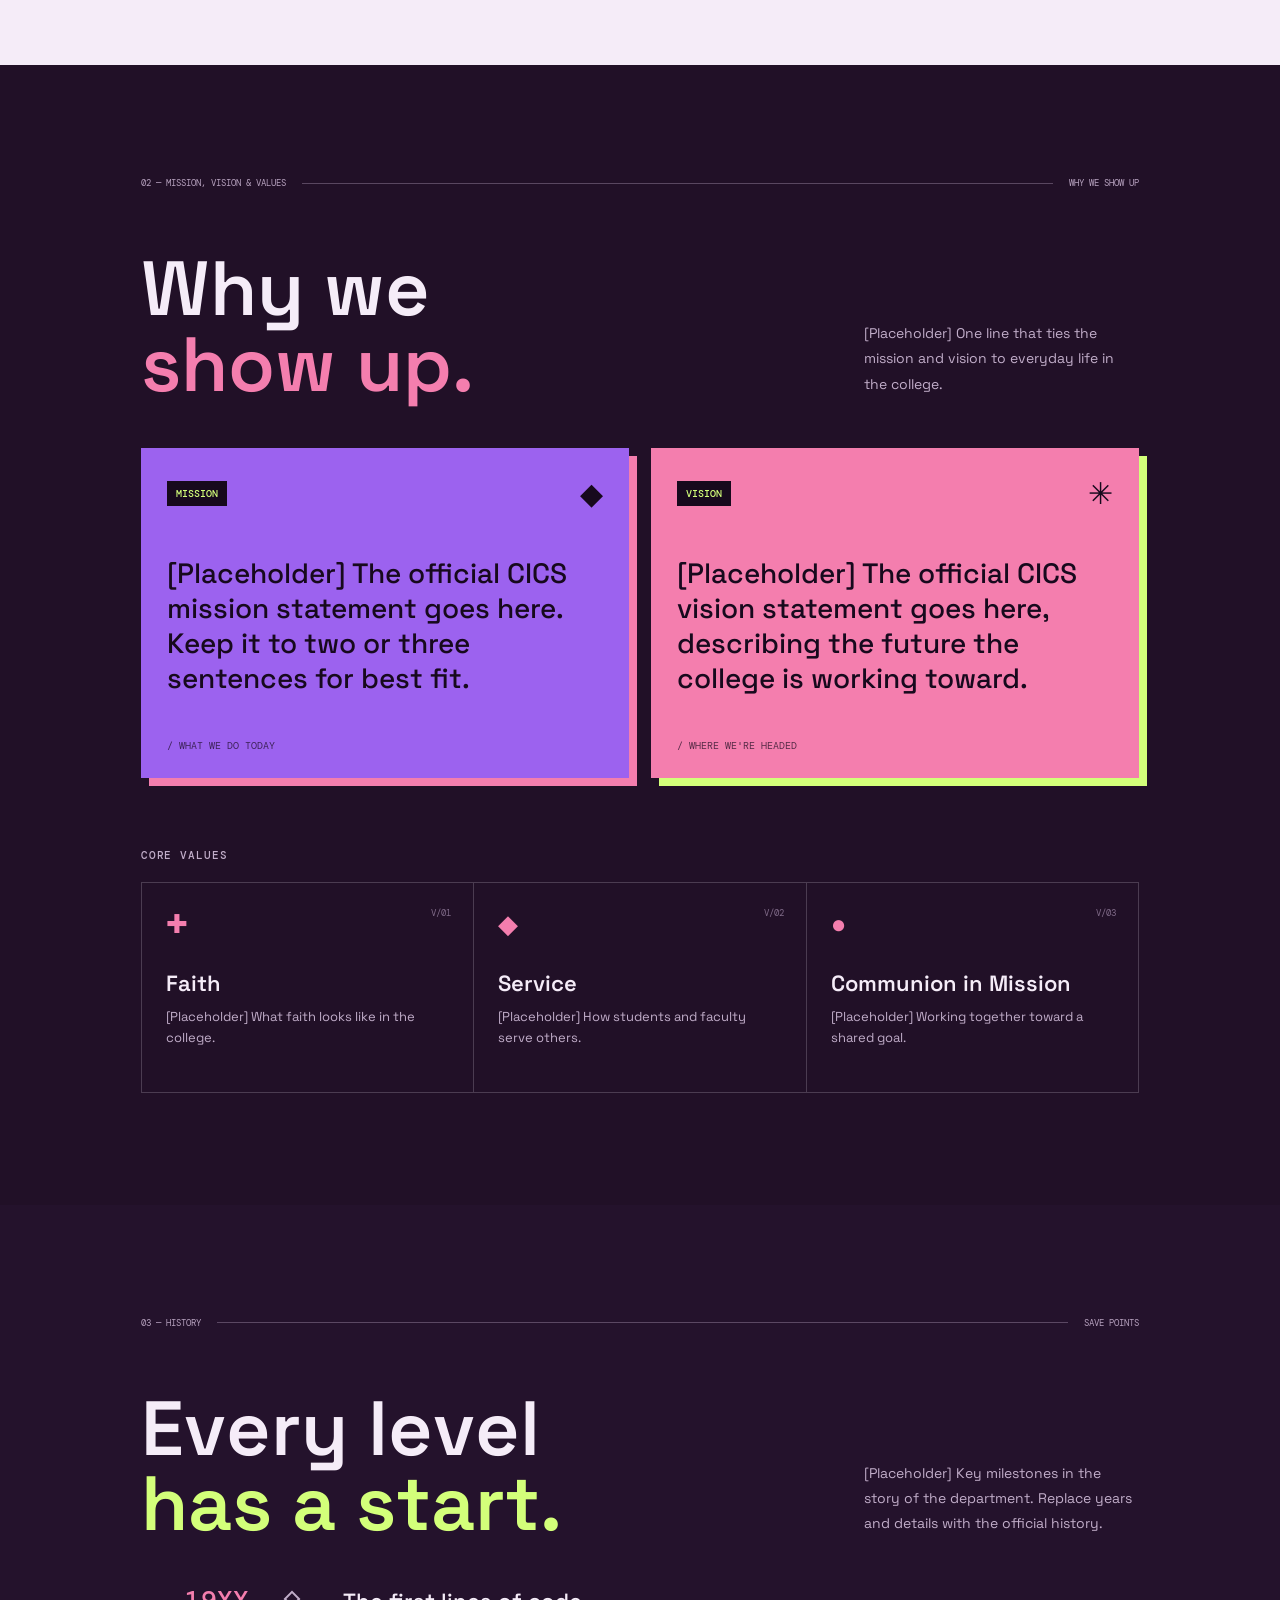
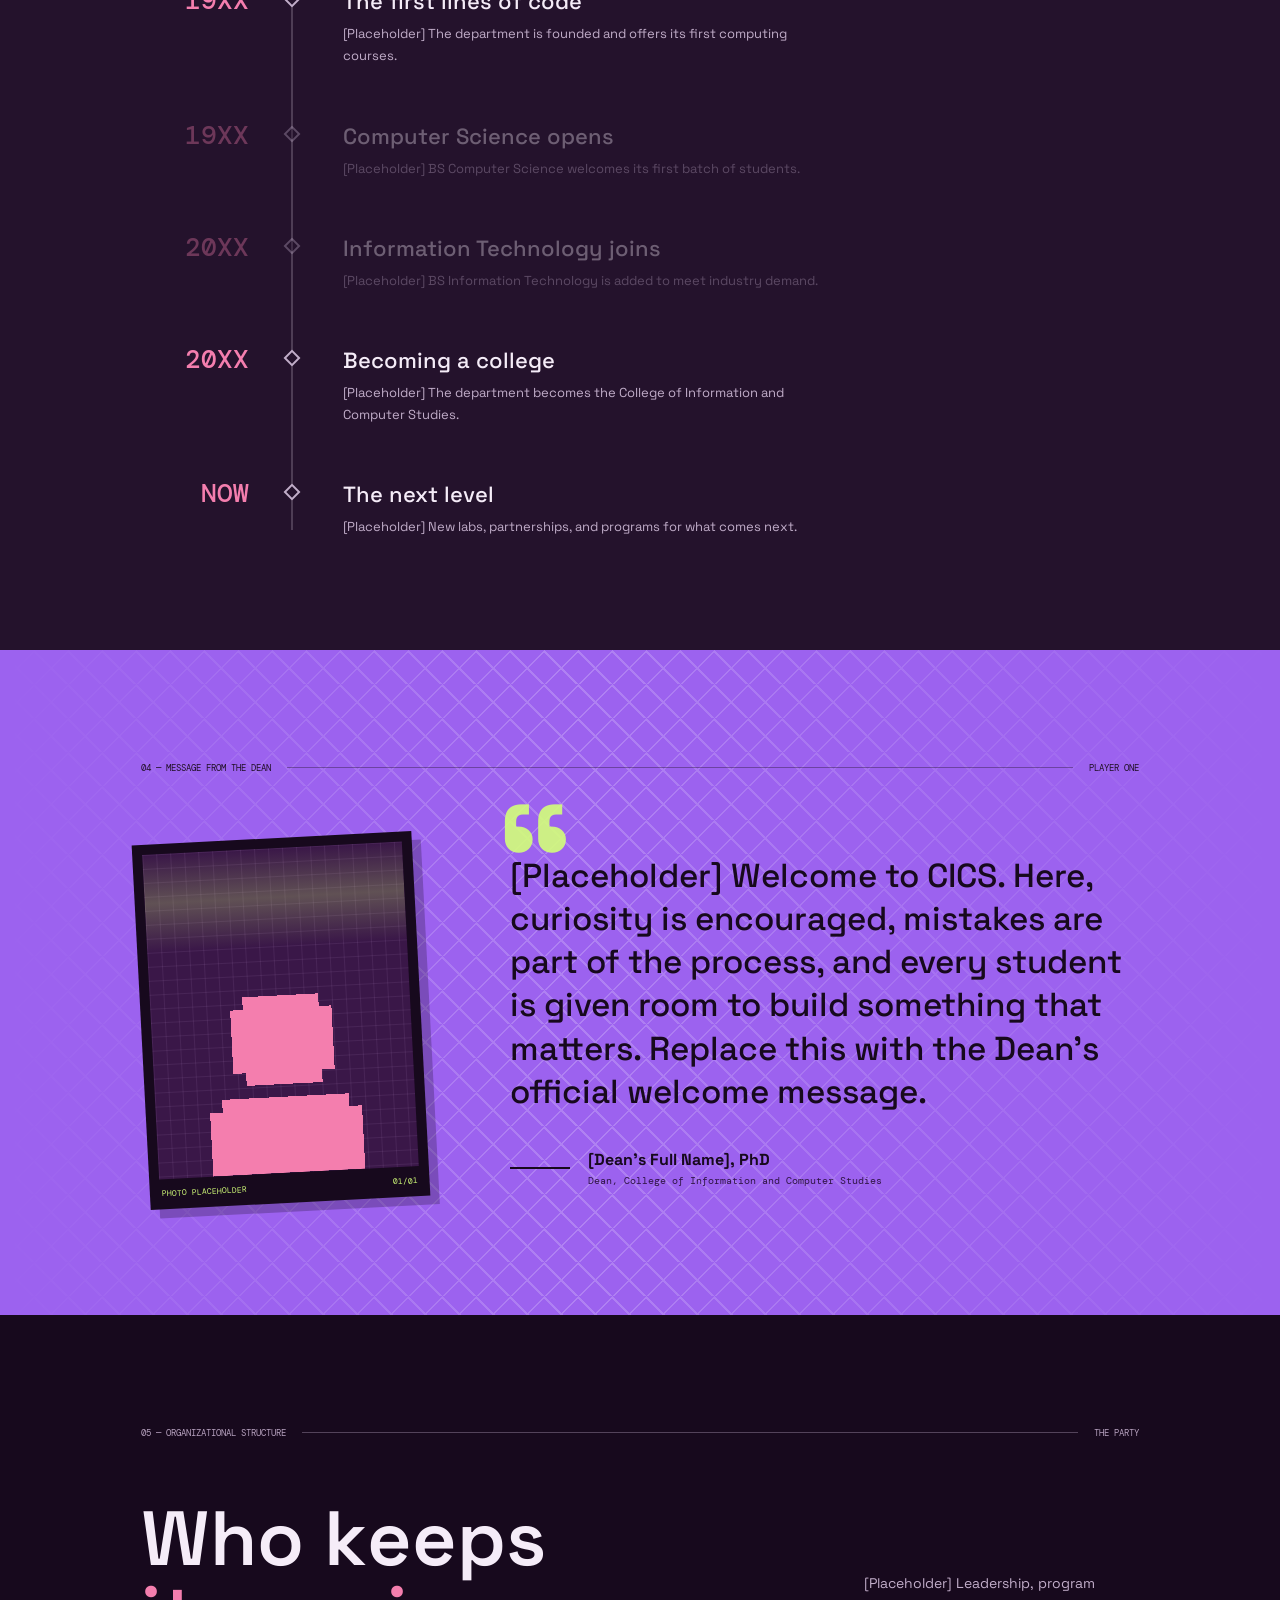
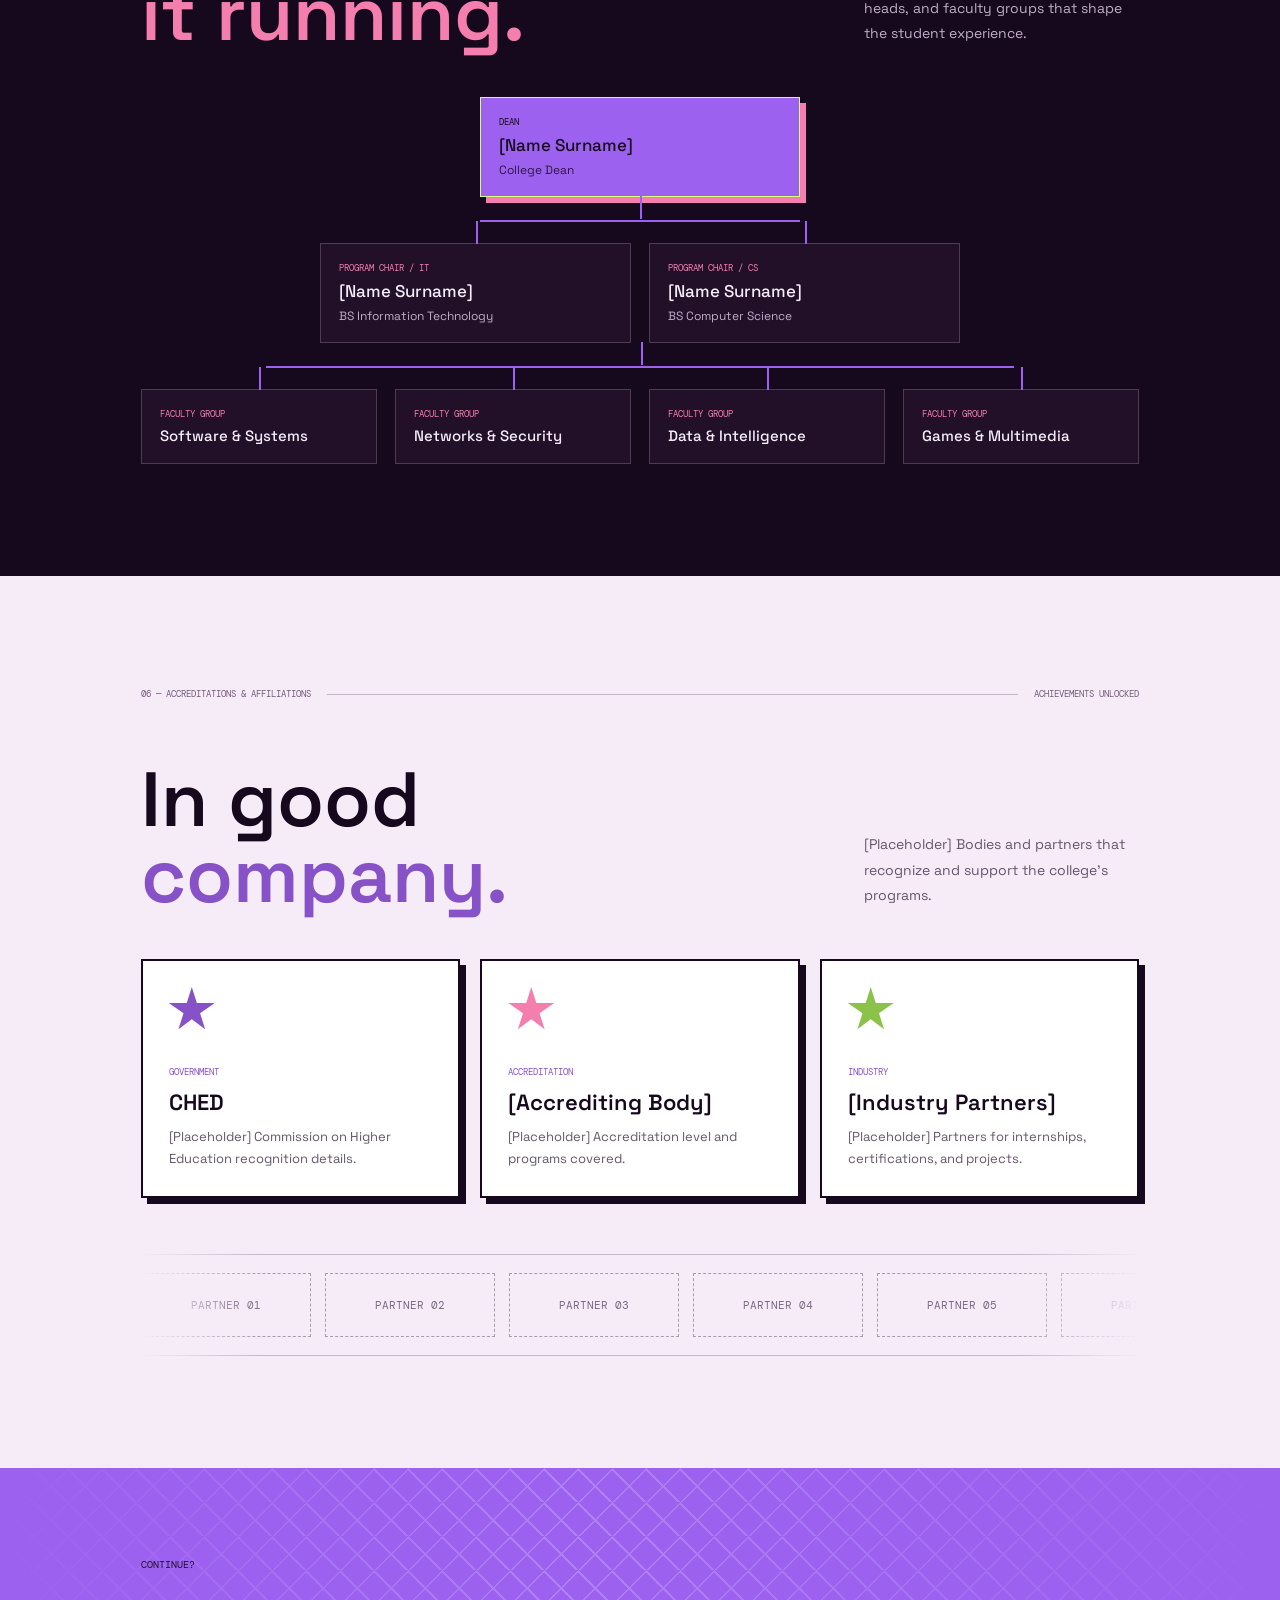
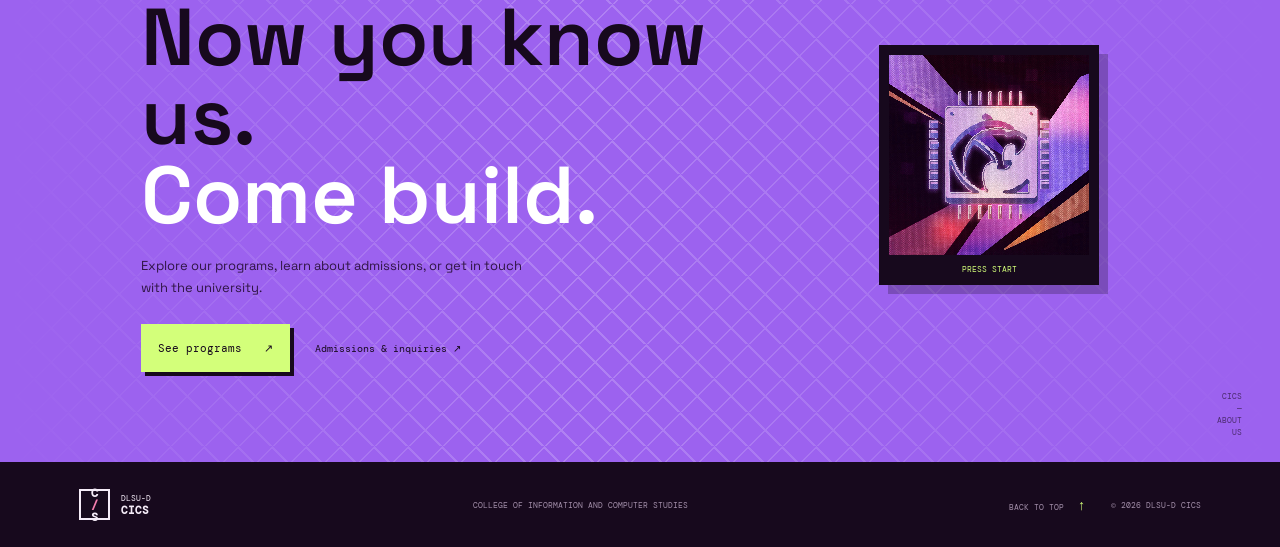
==== commit 2919bc25: "feat: add Faculty & Staff page, css and links on other pages" ====
--- a/src/about.html
+++ b/src/about.html
@@ -41,6 +41,7 @@
       <nav class="site-nav" id="site-nav" aria-label="Main navigation">
         <a href="about.html" aria-current="page">About us</a>
         <a href="index.html#programs">Programs</a>
+        <a href="faculty.html">Faculty &amp; Staff</a>
         <a href="student-services.html">Student Services</a>
         <a href="index.html#updates">Campus life</a>
         <a href="contact.html">Contact</a>
--- a/src/styles.css
+++ b/src/styles.css
@@ -2619,3 +2619,618 @@
     flex-direction: column;
   }
 }
+
+/* =========================================================
+   Faculty & Staff page styles
+   ========================================================= */
+
+/* =========================================================
+   Faculty & Staff page
+   Inherits palette + type from styles.css
+   ========================================================= */
+
+.page-faculty .active-nav::after {
+  content: " *";
+  color: var(--pink);
+}
+
+/* ---------- HERO ---------- */
+.faculty-hero {
+  position: relative;
+  display: grid;
+  grid-template-columns: 1.2fr 0.8fr;
+  align-items: center;
+  gap: 5vw;
+  min-height: 600px;
+  padding: 70px 10vw 82px 11vw;
+  border-bottom: 1px solid var(--line);
+  overflow: hidden;
+}
+.faculty-hero::before {
+  position: absolute;
+  inset: 0 0 0 48%;
+  background:
+    linear-gradient(
+      135deg,
+      transparent 22%,
+      rgba(156, 98, 239, 0.15) 22%,
+      rgba(156, 98, 239, 0.15) 23%,
+      transparent 23%
+    ),
+    linear-gradient(
+      45deg,
+      transparent 70%,
+      rgba(244, 126, 174, 0.13) 70%,
+      rgba(244, 126, 174, 0.13) 71%,
+      transparent 71%
+    );
+  content: "";
+  pointer-events: none;
+}
+.faculty-hero .hero-grid {
+  mask-image: linear-gradient(90deg, transparent 12%, #000 100%);
+}
+.faculty-hero-copy,
+.faculty-terminal {
+  position: relative;
+  z-index: 1;
+}
+.faculty-hero h1 {
+  max-width: 760px;
+  margin: 0;
+  font-size: clamp(54px, 7vw, 100px);
+  font-weight: 600;
+  line-height: 0.92;
+  letter-spacing: -0.02em;
+}
+.faculty-hero h1 > span:first-of-type {
+  color: var(--pink);
+}
+.faculty-hero-desc {
+  max-width: 560px;
+  margin: 26px 0 30px;
+  color: var(--muted);
+  font-size: 15px;
+  line-height: 1.7;
+}
+.faculty-jumpnav {
+  display: grid;
+  grid-template-columns: repeat(3, minmax(0, 1fr));
+  max-width: 600px;
+  border-top: 1px solid var(--line);
+  border-left: 1px solid var(--line);
+}
+.faculty-jumpnav a {
+  display: flex;
+  align-items: center;
+  gap: 8px;
+  min-height: 46px;
+  padding: 8px 12px;
+  border-right: 1px solid var(--line);
+  border-bottom: 1px solid var(--line);
+  font: 10px var(--mono);
+  transition:
+    background 0.2s,
+    color 0.2s;
+}
+.faculty-jumpnav a span {
+  color: var(--pink);
+  font-size: 8px;
+}
+.faculty-jumpnav a:hover {
+  background: var(--acid);
+  color: var(--ink);
+}
+.faculty-jumpnav a:hover span {
+  color: var(--ink);
+}
+.faculty-terminal {
+  border: 1px solid var(--line);
+  background: rgba(23, 9, 29, 0.82);
+  box-shadow: 18px 18px 0 rgba(156, 98, 239, 0.08);
+}
+.faculty-terminal .terminal-bar {
+  display: flex;
+  justify-content: space-between;
+  align-items: center;
+  min-height: 48px;
+  padding: 0 16px;
+  border-bottom: 1px solid var(--line);
+  color: var(--muted);
+  font: 9px var(--mono);
+}
+.faculty-terminal .terminal-lights {
+  display: flex;
+  gap: 6px;
+}
+.faculty-terminal .terminal-lights i {
+  width: 8px;
+  height: 8px;
+  border: 1px solid var(--pink);
+  border-radius: 50%;
+}
+.faculty-terminal .terminal-lights i:nth-child(2) {
+  border-color: var(--acid);
+}
+.faculty-terminal .terminal-lights i:nth-child(3) {
+  border-color: var(--violet);
+}
+.faculty-terminal .terminal-body {
+  padding: 22px;
+}
+.faculty-terminal .terminal-body p {
+  display: grid;
+  grid-template-columns: 64px 1fr;
+  align-items: baseline;
+  margin: 0;
+  padding: 15px 0;
+  border-bottom: 1px solid var(--line);
+  color: var(--muted);
+  font: 11px var(--mono);
+}
+.faculty-terminal .terminal-body p:first-child {
+  display: block;
+  color: var(--acid);
+}
+.faculty-terminal .terminal-body p:last-child {
+  border: 0;
+}
+.faculty-terminal .terminal-body b {
+  color: var(--paper);
+  font: 600 34px var(--display);
+}
+
+/* ---------- shared ---------- */
+.page-faculty .reveal {
+  transition-delay: calc(var(--i, 0) * 80ms);
+}
+.placeholder-note {
+  display: flex;
+  align-items: center;
+  gap: 12px;
+  margin: 28px 0 0;
+  color: #9b829f;
+  font: 10px/1.6 var(--mono);
+}
+.interest-tags {
+  display: flex;
+  flex-wrap: wrap;
+  gap: 6px;
+  margin: 12px 0 0;
+  padding: 0;
+  list-style: none;
+}
+.interest-tags li {
+  padding: 3px 8px;
+  border: 1px solid rgba(156, 98, 239, 0.35);
+  background: rgba(156, 98, 239, 0.14);
+  font: 9px var(--mono);
+}
+
+/* ---------- 01 DIRECTORY (light) ---------- */
+.directory {
+  background: var(--paper);
+  color: var(--ink);
+}
+.directory .section-kicker {
+  color: #765a7c;
+}
+.directory .section-heading h2 span {
+  color: #8751c7;
+}
+.directory .section-heading > p {
+  color: #66556c;
+}
+.directory-tools {
+  display: grid;
+  gap: 18px;
+  margin-bottom: 34px;
+  padding-bottom: 24px;
+  border-bottom: 1px solid rgba(23, 9, 29, 0.22);
+}
+.directory-search {
+  display: grid;
+  gap: 8px;
+  max-width: 460px;
+}
+.directory-search label {
+  color: #765a7c;
+  font: 10px var(--mono);
+}
+.directory-search input {
+  width: 100%;
+  min-height: 48px;
+  padding: 12px 14px;
+  border: 2px solid var(--ink);
+  border-radius: 0;
+  outline: none;
+  background: #fff;
+  color: var(--ink);
+  font: 14px var(--display);
+}
+.directory-search input:focus {
+  border-color: #8751c7;
+  box-shadow: 4px 4px 0 var(--pink);
+}
+.filter-chips {
+  display: flex;
+  flex-wrap: wrap;
+  gap: 8px;
+}
+.chip {
+  padding: 8px 14px;
+  border: 1px solid rgba(23, 9, 29, 0.35);
+  background: transparent;
+  color: var(--ink);
+  font: 10px var(--mono);
+  cursor: pointer;
+  transition:
+    background 0.2s,
+    color 0.2s,
+    border-color 0.2s;
+}
+.chip:hover {
+  border-color: var(--ink);
+  background: rgba(23, 9, 29, 0.06);
+}
+.chip.is-active {
+  border-color: var(--ink);
+  background: var(--ink);
+  color: var(--acid);
+}
+.directory-count {
+  margin: 0;
+  color: #765a7c;
+  font: 10px var(--mono);
+}
+.faculty-grid {
+  display: grid;
+  grid-template-columns: repeat(3, minmax(0, 1fr));
+  gap: 22px;
+}
+.faculty-card {
+  display: grid;
+  grid-template-rows: auto 1fr;
+  border: 2px solid var(--ink);
+  background: #fff;
+  box-shadow: 6px 6px 0 var(--ink);
+}
+.faculty-card.reveal.is-visible {
+  transition:
+    opacity 0.65s ease,
+    transform 0.25s ease,
+    box-shadow 0.25s ease;
+}
+.faculty-card:hover {
+  transform: translate(-3px, -3px);
+  box-shadow: 9px 9px 0 #8751c7;
+}
+.faculty-card[hidden] {
+  display: none;
+}
+.faculty-photo {
+  position: relative;
+  display: grid;
+  aspect-ratio: 4 / 3;
+  place-items: end center;
+  overflow: hidden;
+  border-bottom: 2px solid var(--ink);
+  background:
+    linear-gradient(rgba(239, 193, 255, 0.1) 1px, transparent 1px) 0 0 / 14px
+      14px,
+    linear-gradient(90deg, rgba(239, 193, 255, 0.1) 1px, transparent 1px) 0 0 /
+      14px 14px,
+    #3a1748;
+}
+.faculty-photo svg {
+  width: 50%;
+  fill: var(--pink);
+}
+.faculty-card:nth-child(3n + 2) .faculty-photo svg {
+  fill: var(--acid);
+}
+.faculty-card:nth-child(3n) .faculty-photo svg {
+  fill: var(--violet);
+}
+.photo-tag {
+  position: absolute;
+  top: 10px;
+  left: 10px;
+  padding: 3px 7px;
+  background: var(--ink);
+  color: var(--acid);
+  font: 8px var(--mono);
+}
+.faculty-info {
+  display: flex;
+  flex-direction: column;
+  padding: 20px 20px 18px;
+}
+.faculty-field {
+  color: #8751c7;
+  font: 9px var(--mono);
+}
+.faculty-name {
+  margin: 8px 0 4px;
+  font-size: 21px;
+  font-weight: 600;
+  line-height: 1.15;
+}
+.faculty-position {
+  margin: 0 0 10px;
+  color: #66556c;
+  font-size: 13px;
+}
+.faculty-expertise {
+  margin: 0 0 14px;
+  font-size: 13px;
+  line-height: 1.55;
+}
+.faculty-more {
+  margin-top: auto;
+  border-top: 1px solid rgba(23, 9, 29, 0.18);
+}
+.faculty-more summary {
+  display: flex;
+  align-items: center;
+  justify-content: space-between;
+  padding: 12px 0 4px;
+  cursor: pointer;
+  list-style: none;
+  font: 10px var(--mono);
+}
+.faculty-more summary::-webkit-details-marker {
+  display: none;
+}
+.faculty-more summary::after {
+  color: #8751c7;
+  font-size: 16px;
+  content: "+";
+  transition: transform 0.25s;
+}
+.faculty-more[open] summary::after {
+  transform: rotate(45deg);
+}
+.faculty-more p {
+  margin: 8px 0 0;
+  color: #66556c;
+  font-size: 12px;
+  line-height: 1.7;
+}
+.directory .interest-tags li {
+  border-color: rgba(135, 81, 199, 0.4);
+  background: rgba(135, 81, 199, 0.1);
+  color: var(--ink);
+}
+.directory-empty {
+  padding: 40px 0;
+  color: #66556c;
+  font: 12px var(--mono);
+  text-align: center;
+}
+.directory .placeholder-note {
+  color: #786981;
+}
+
+/* ---------- 02 STAFF ---------- */
+.staff {
+  background: var(--ink-soft);
+}
+.staff .section-kicker,
+.research .section-kicker {
+  color: #b6a1be;
+}
+.staff-grid {
+  display: grid;
+  grid-template-columns: repeat(3, minmax(0, 1fr));
+  border-top: 1px solid var(--line);
+  border-left: 1px solid var(--line);
+}
+.staff-card {
+  position: relative;
+  min-height: 300px;
+  padding: 24px;
+  border-right: 1px solid var(--line);
+  border-bottom: 1px solid var(--line);
+  transition:
+    background 0.25s,
+    color 0.25s;
+}
+.staff-card:hover {
+  background: var(--acid);
+  color: var(--ink);
+}
+.staff-code {
+  color: var(--acid);
+  font: 10px var(--mono);
+  transition: color 0.25s;
+}
+.staff-card:hover .staff-code,
+.staff-card:hover .staff-person,
+.staff-card:hover li {
+  color: var(--ink);
+}
+.staff-card h3 {
+  margin: 38px 0 6px;
+  font-size: 21px;
+  font-weight: 600;
+}
+.staff-person {
+  margin: 0 0 16px;
+  color: var(--pink);
+  font: 11px var(--mono);
+  transition: color 0.25s;
+}
+.staff-card ul {
+  margin: 0;
+  padding: 0;
+  list-style: none;
+}
+.staff-card li {
+  position: relative;
+  padding: 7px 0 7px 16px;
+  color: var(--muted);
+  font-size: 12px;
+  line-height: 1.55;
+  transition: color 0.25s;
+}
+.staff-card li::before {
+  position: absolute;
+  left: 0;
+  color: var(--pink);
+  content: "▸";
+}
+.staff-card:hover li::before {
+  color: var(--ink);
+}
+
+/* ---------- 03 RESEARCH ---------- */
+.research {
+  background: #24122c;
+}
+.research .section-heading h2 span {
+  color: var(--acid);
+}
+.lab-tabs {
+  display: flex;
+  flex-wrap: wrap;
+  gap: 8px;
+  margin-bottom: 24px;
+}
+.lab-tab {
+  display: inline-flex;
+  align-items: center;
+  gap: 8px;
+  padding: 10px 16px;
+  border: 1px solid var(--line);
+  background: rgba(245, 236, 248, 0.05);
+  color: var(--muted);
+  font: 11px var(--mono);
+  cursor: pointer;
+  transition:
+    background 0.2s,
+    color 0.2s,
+    border-color 0.2s;
+}
+.lab-tab span {
+  color: var(--pink);
+  font-size: 9px;
+}
+.lab-tab:hover {
+  border-color: var(--paper);
+  color: var(--paper);
+}
+.lab-tab.is-active {
+  border-color: var(--violet);
+  background: var(--violet);
+  color: #fff;
+  box-shadow: 3px 3px 0 var(--pink);
+}
+.lab-tab.is-active span {
+  color: var(--acid);
+}
+.lab-tab:focus-visible,
+.chip:focus-visible,
+.faculty-more summary:focus-visible {
+  outline: 2px solid var(--acid);
+  outline-offset: 3px;
+}
+.lab-panel {
+  display: none;
+  grid-template-columns: 1.3fr 0.7fr;
+  gap: 5vw;
+  padding: 36px;
+  border: 1px solid var(--line);
+  background: var(--ink);
+}
+.lab-panel.is-active {
+  display: grid;
+}
+.lab-code {
+  margin: 0 0 12px;
+  color: var(--acid);
+  font: 10px var(--mono);
+}
+.lab-panel h3 {
+  margin: 0 0 14px;
+  font-size: clamp(26px, 3vw, 38px);
+  font-weight: 600;
+  line-height: 1.1;
+}
+.lab-panel-main > p:not(.lab-code) {
+  max-width: 520px;
+  margin: 0;
+  color: var(--muted);
+  font-size: 14px;
+  line-height: 1.75;
+}
+.lab-meta {
+  display: grid;
+  align-content: start;
+  margin: 0;
+  border-top: 1px solid var(--line);
+}
+.lab-meta div {
+  padding: 14px 0;
+  border-bottom: 1px solid var(--line);
+}
+.lab-meta dt {
+  color: var(--pink);
+  font: 9px var(--mono);
+  text-transform: uppercase;
+}
+.lab-meta dd {
+  margin: 5px 0 0;
+  font-size: 14px;
+}
+
+/* ---------- responsive ---------- */
+@media (max-width: 1024px) {
+  .faculty-hero {
+    grid-template-columns: 1fr 0.55fr;
+    padding-inline: 7vw;
+  }
+  .faculty-grid,
+  .staff-grid {
+    grid-template-columns: repeat(2, minmax(0, 1fr));
+  }
+}
+@media (max-width: 768px) {
+  .faculty-hero {
+    grid-template-columns: 1fr;
+    min-height: auto;
+    padding: 68px 7vw;
+  }
+  .faculty-terminal {
+    max-width: 520px;
+  }
+  .lab-panel {
+    grid-template-columns: 1fr;
+    gap: 28px;
+    padding: 26px 22px;
+  }
+}
+@media (max-width: 560px) {
+  .faculty-hero h1 {
+    font-size: clamp(48px, 15vw, 72px);
+  }
+  .faculty-jumpnav {
+    grid-template-columns: 1fr;
+  }
+  .faculty-grid,
+  .staff-grid {
+    grid-template-columns: 1fr;
+  }
+  .staff-card {
+    min-height: 250px;
+  }
+  .staff-card h3 {
+    margin-top: 28px;
+  }
+  .lab-tabs {
+    flex-direction: column;
+  }
+  .lab-tab {
+    justify-content: flex-start;
+  }
+}
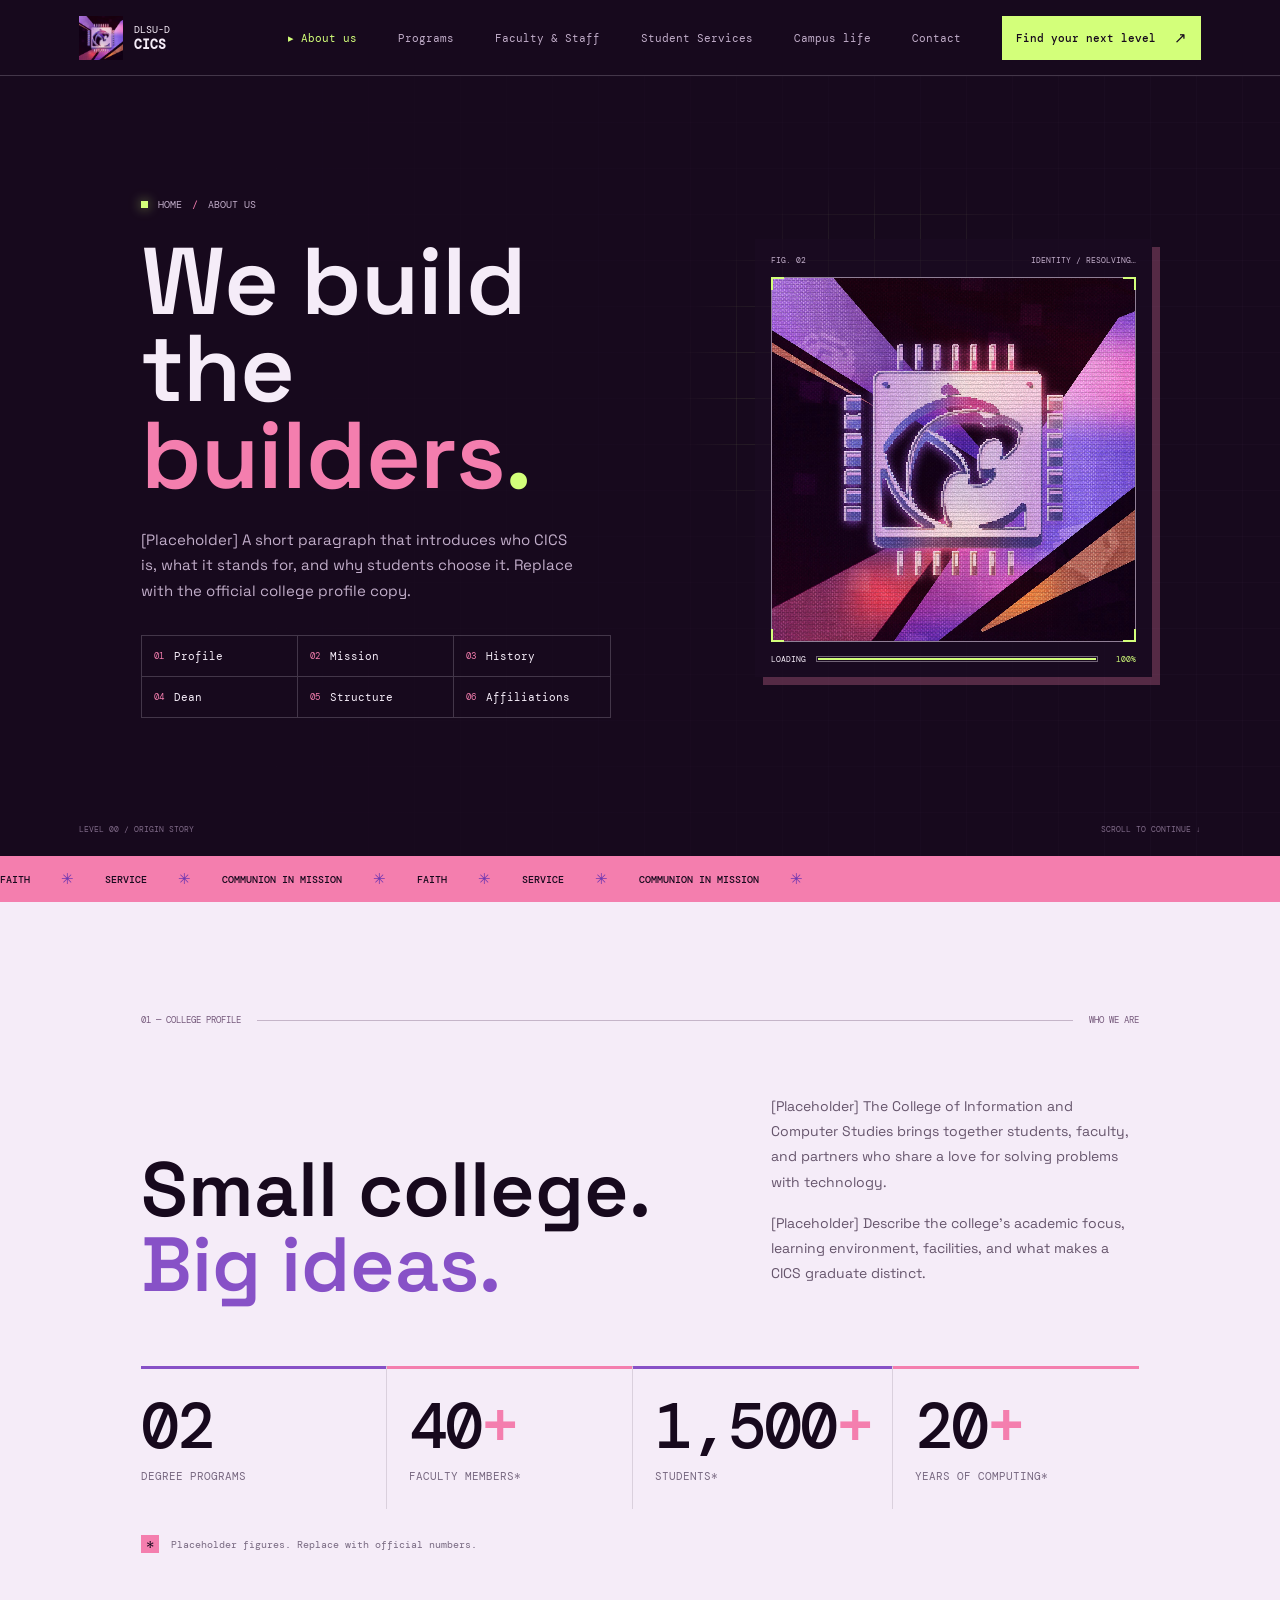
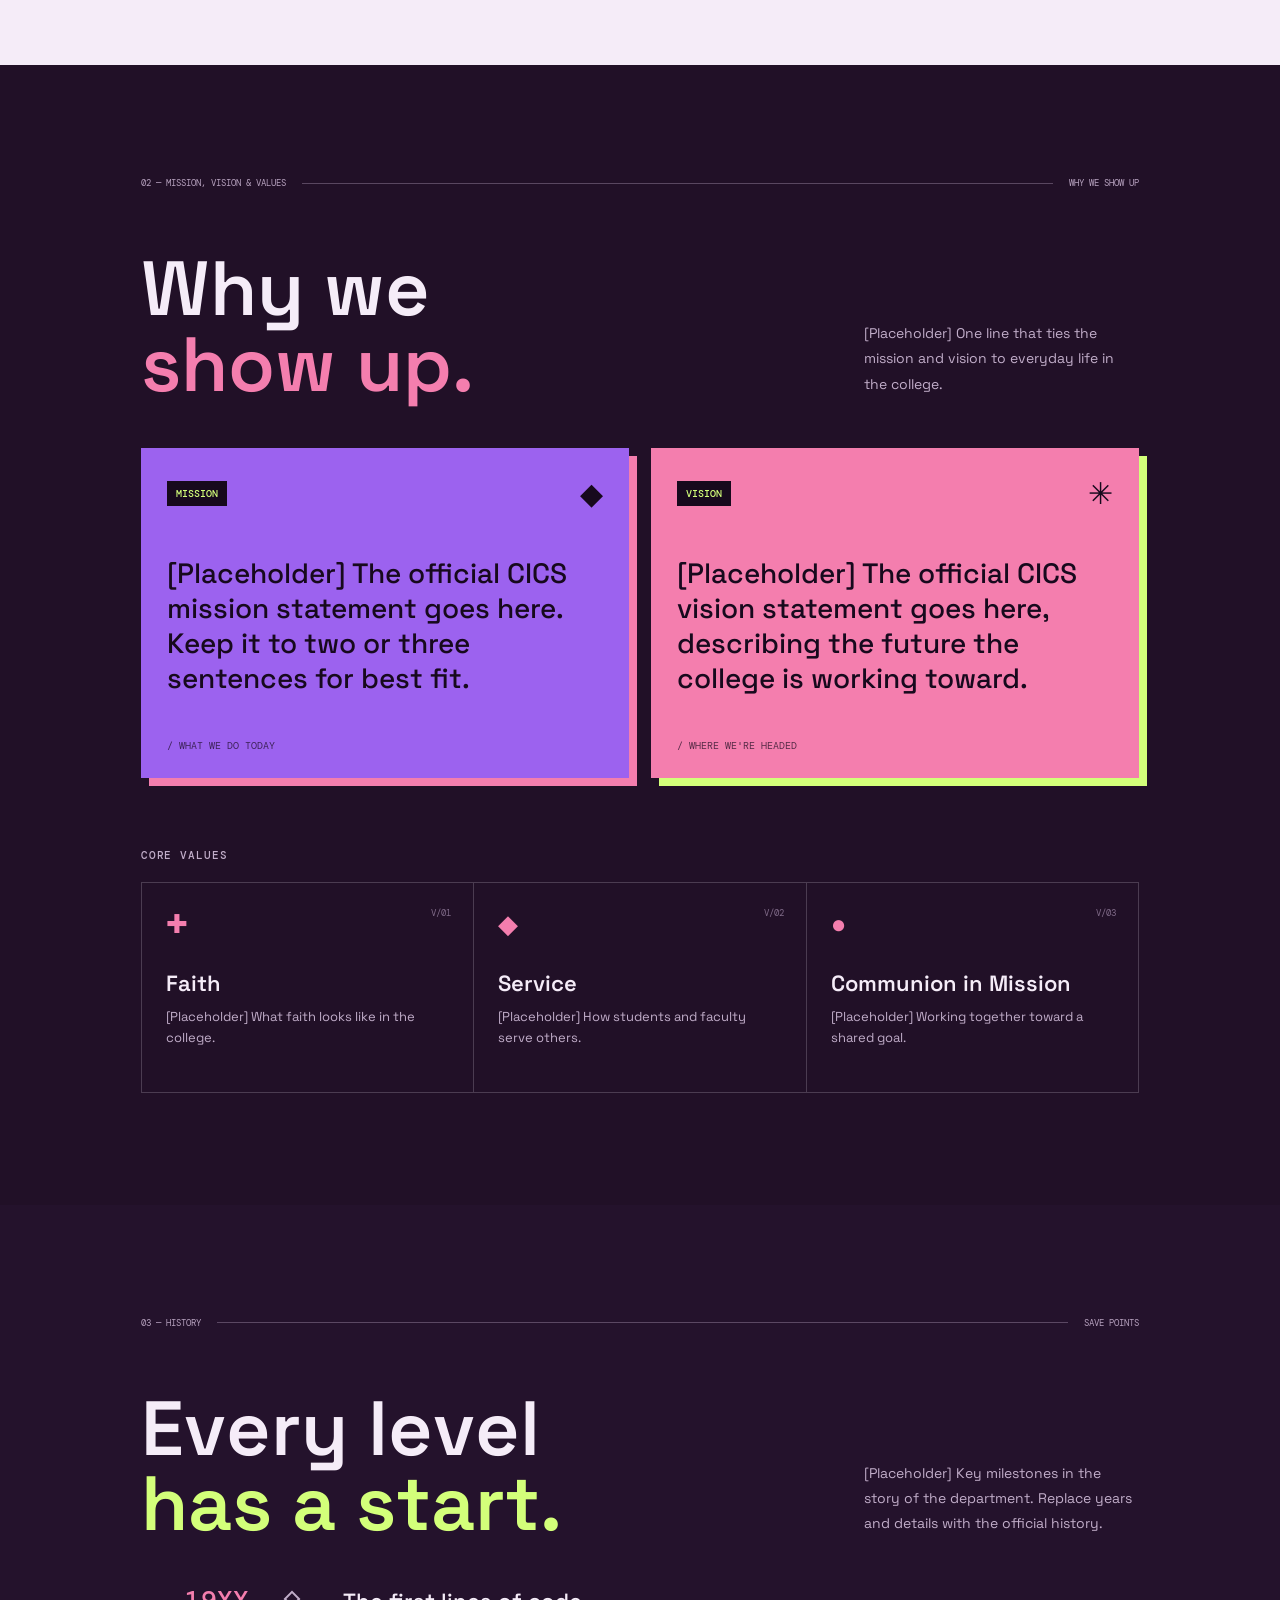
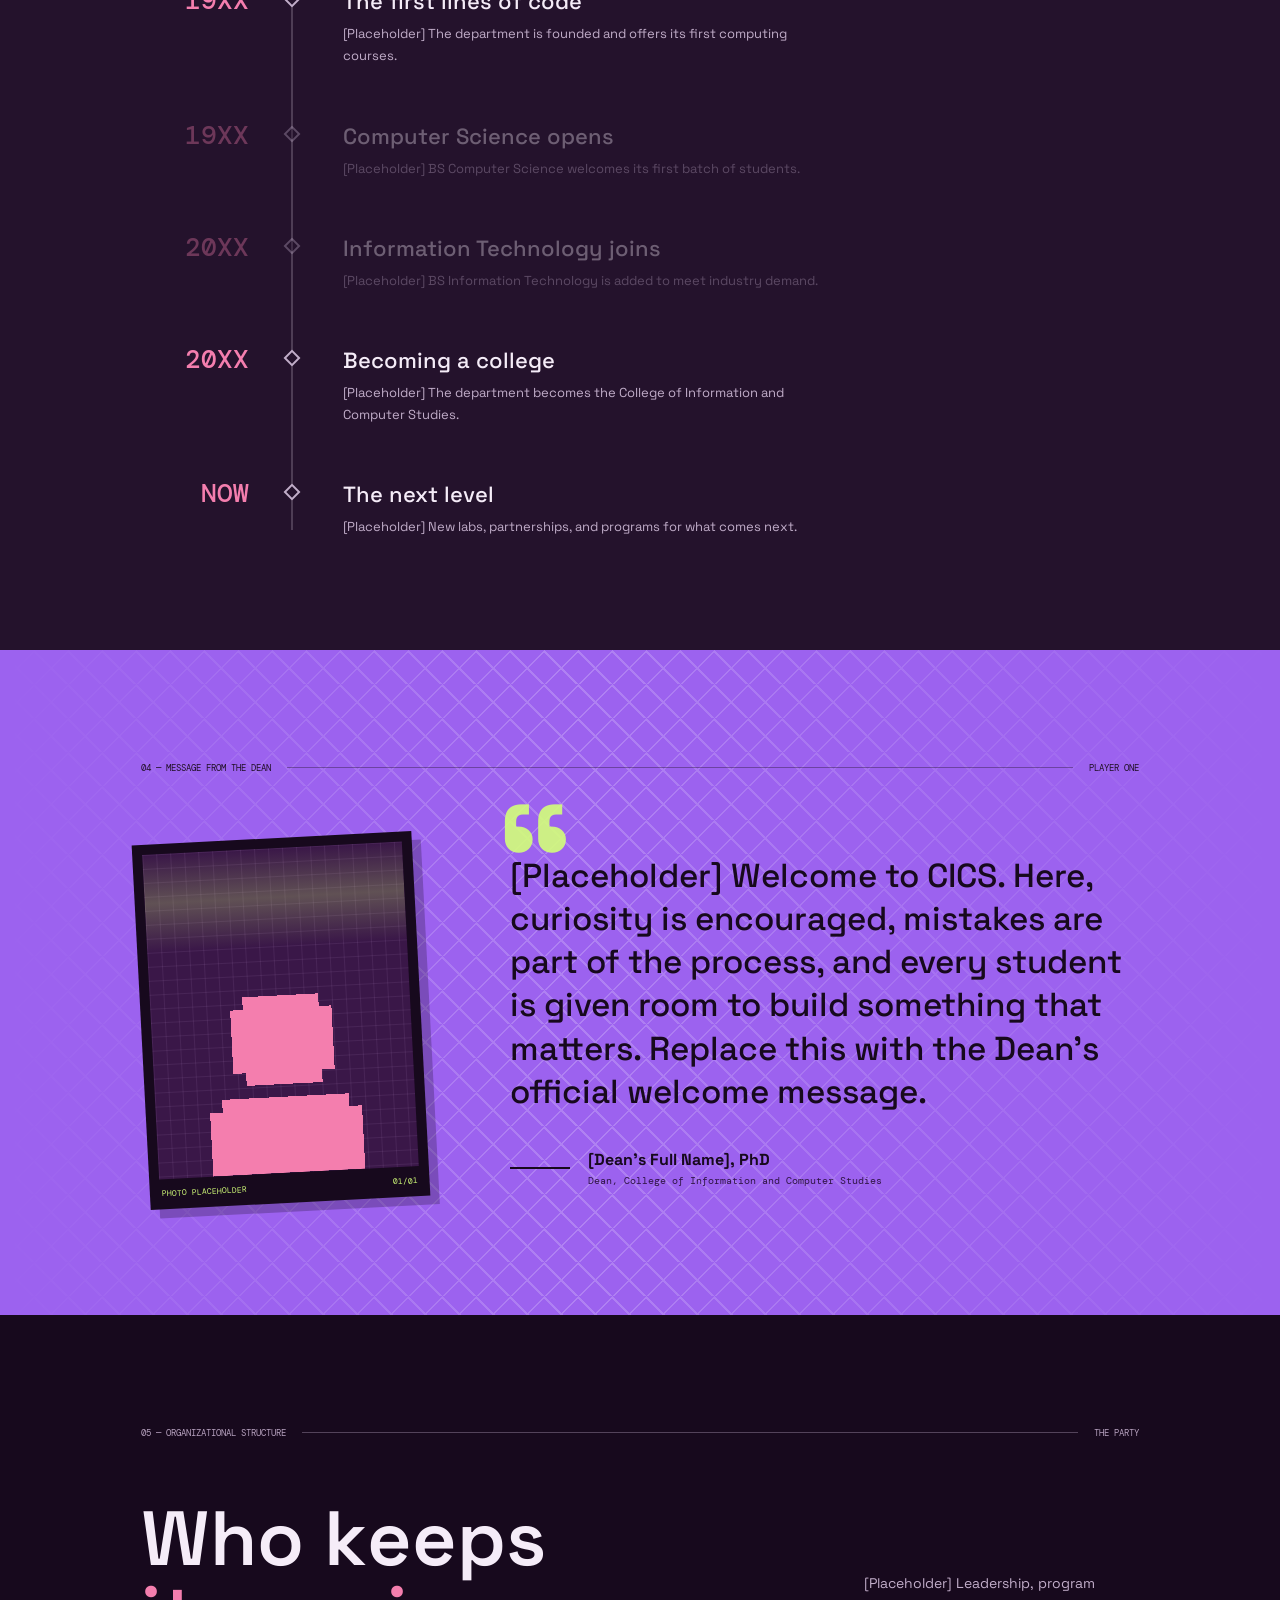
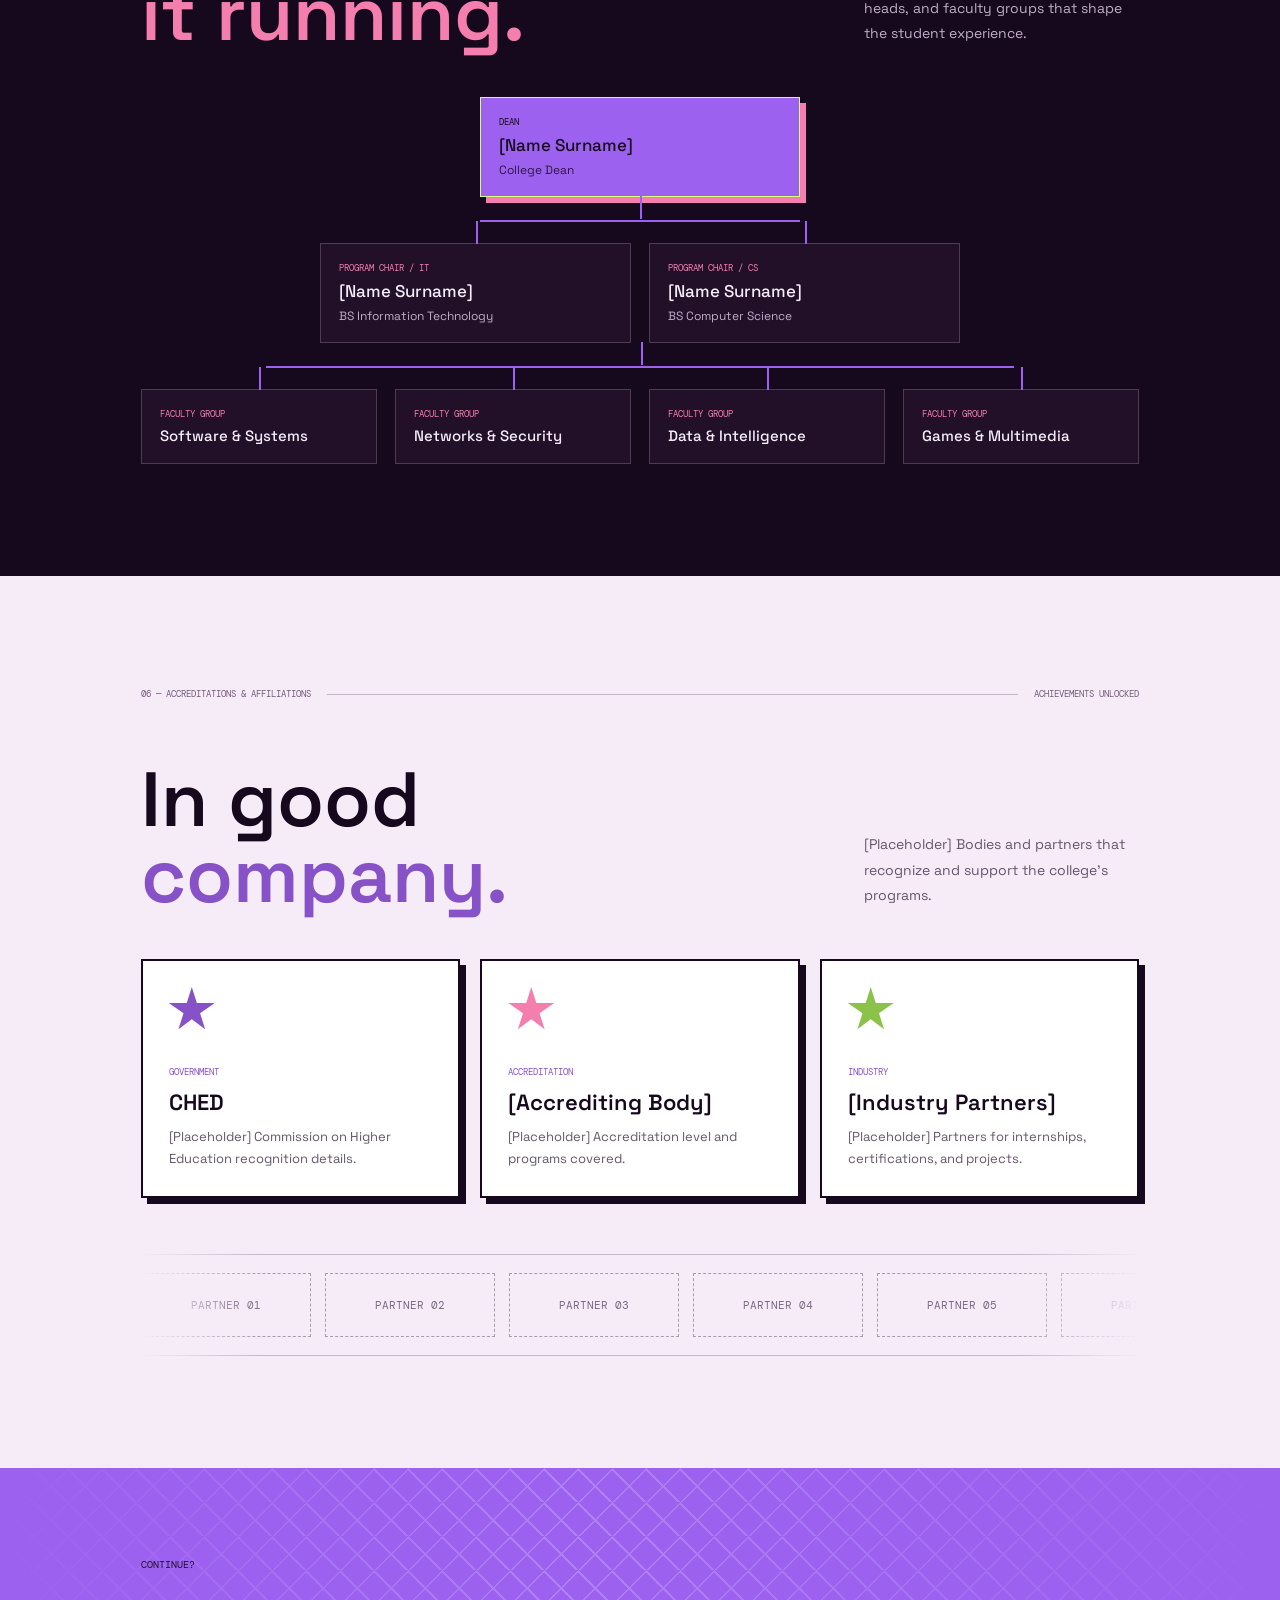
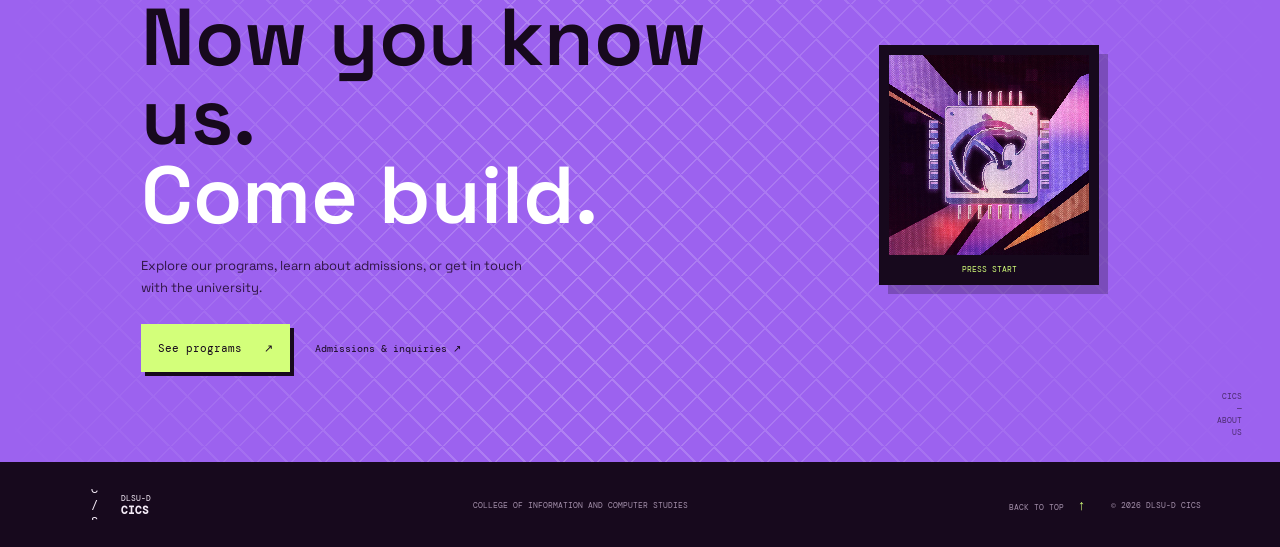
==== commit a2977ea6: "feat: update branding and improve faculty directory layout - Replaced text branding with logo image " ====
--- a/src/about.html
+++ b/src/about.html
@@ -26,7 +26,9 @@
 
     <header class="site-header">
       <a class="brand" href="index.html" aria-label="CICS home">
-        <span class="brand-mark">C<span>/</span>S</span>
+        <span class="brand-mark"
+          ><img src="../assets/logo.jpg" alt="CICS logo"
+        /></span>
         <span class="brand-copy">DLSU-D <b>CICS</b></span>
       </a>
       <button
--- a/src/styles.css
+++ b/src/styles.css
@@ -68,15 +68,15 @@
 }
 .brand-mark {
   display: grid;
-  width: 36px;
-  height: 36px;
+  width: 44px;
+  height: 44px;
   place-content: center;
-  border: 2px solid var(--paper);
-  font: 700 14px/1 var(--mono);
-  letter-spacing: 0;
-}
-.brand-mark span {
-  color: var(--pink);
+  overflow: hidden;
+}
+.brand-mark img {
+  width: 100%;
+  height: 100%;
+  object-fit: contain;
 }
 .brand-copy {
   display: grid;
@@ -2808,6 +2808,85 @@
 }
 
 /* ---------- 01 DIRECTORY (light) ---------- */
+.faculty-leadership {
+  display: grid;
+  grid-template-columns: repeat(3, minmax(0, 1fr));
+  gap: 16px;
+  margin-bottom: 34px;
+}
+.faculty-leadership article {
+  min-height: 150px;
+  padding: 20px;
+  border: 2px solid var(--ink);
+  background: #fff;
+  box-shadow: 5px 5px 0 var(--ink);
+}
+.faculty-leadership article > span {
+  color: #8751c7;
+  font: 9px var(--mono);
+}
+.faculty-leadership h3 {
+  margin: 14px 0 8px;
+  font-size: 20px;
+  line-height: 1.2;
+}
+.faculty-leadership p {
+  margin: 0;
+  color: #66556c;
+  font: 12px var(--mono);
+}
+.faculty-roster {
+  margin-bottom: 8px;
+}
+.faculty-roster-heading {
+  margin-bottom: 14px;
+}
+.faculty-roster-department {
+  margin: 0 0 6px;
+  color: #8751c7;
+  font: 10px var(--mono);
+  text-transform: uppercase;
+}
+.faculty-roster-heading h3 {
+  margin: 0;
+  font-size: 26px;
+}
+.faculty-table-wrap {
+  overflow-x: auto;
+  border: 2px solid var(--ink);
+  background: #fff;
+}
+.faculty-table {
+  width: 100%;
+  border-collapse: collapse;
+  min-width: 980px;
+  font-size: 13px;
+}
+.faculty-table th,
+.faculty-table td {
+  padding: 12px 14px;
+  border-right: 1px solid rgba(23, 9, 29, 0.16);
+  border-bottom: 1px solid rgba(23, 9, 29, 0.16);
+  text-align: left;
+  vertical-align: top;
+}
+.faculty-table thead th {
+  background: var(--ink);
+  color: var(--acid);
+  font: 10px var(--mono);
+}
+.faculty-table tbody th {
+  width: 18%;
+  font-weight: 700;
+}
+.faculty-table tbody tr:nth-child(even) {
+  background: #f6edf9;
+}
+@media (max-width: 900px) {
+  .faculty-leadership {
+    grid-template-columns: 1fr;
+  }
+}
 .directory {
   background: var(--paper);
   color: var(--ink);
@@ -2922,6 +3001,11 @@
       14px 14px,
     #3a1748;
 }
+.faculty-photo img {
+  width: 100%;
+  height: 100%;
+  object-fit: cover;
+}
 .faculty-photo svg {
   width: 50%;
   fill: var(--pink);
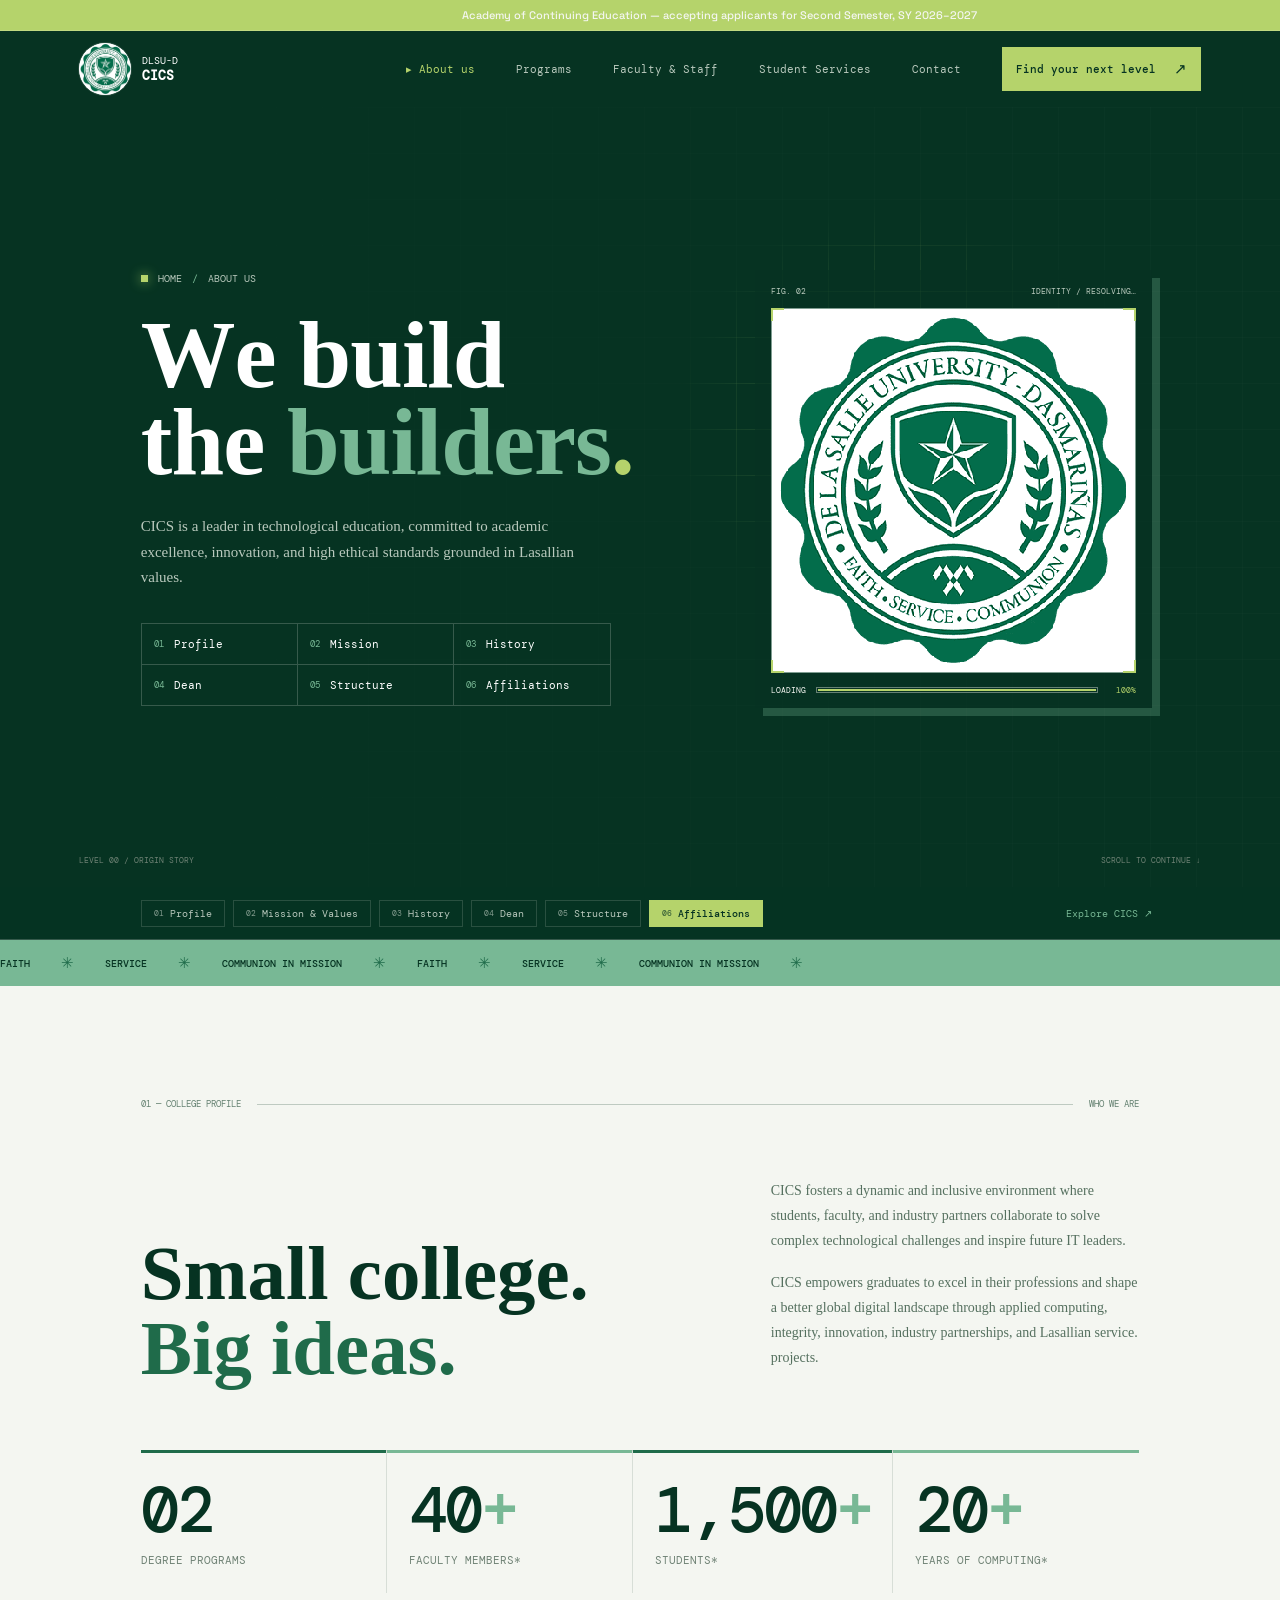
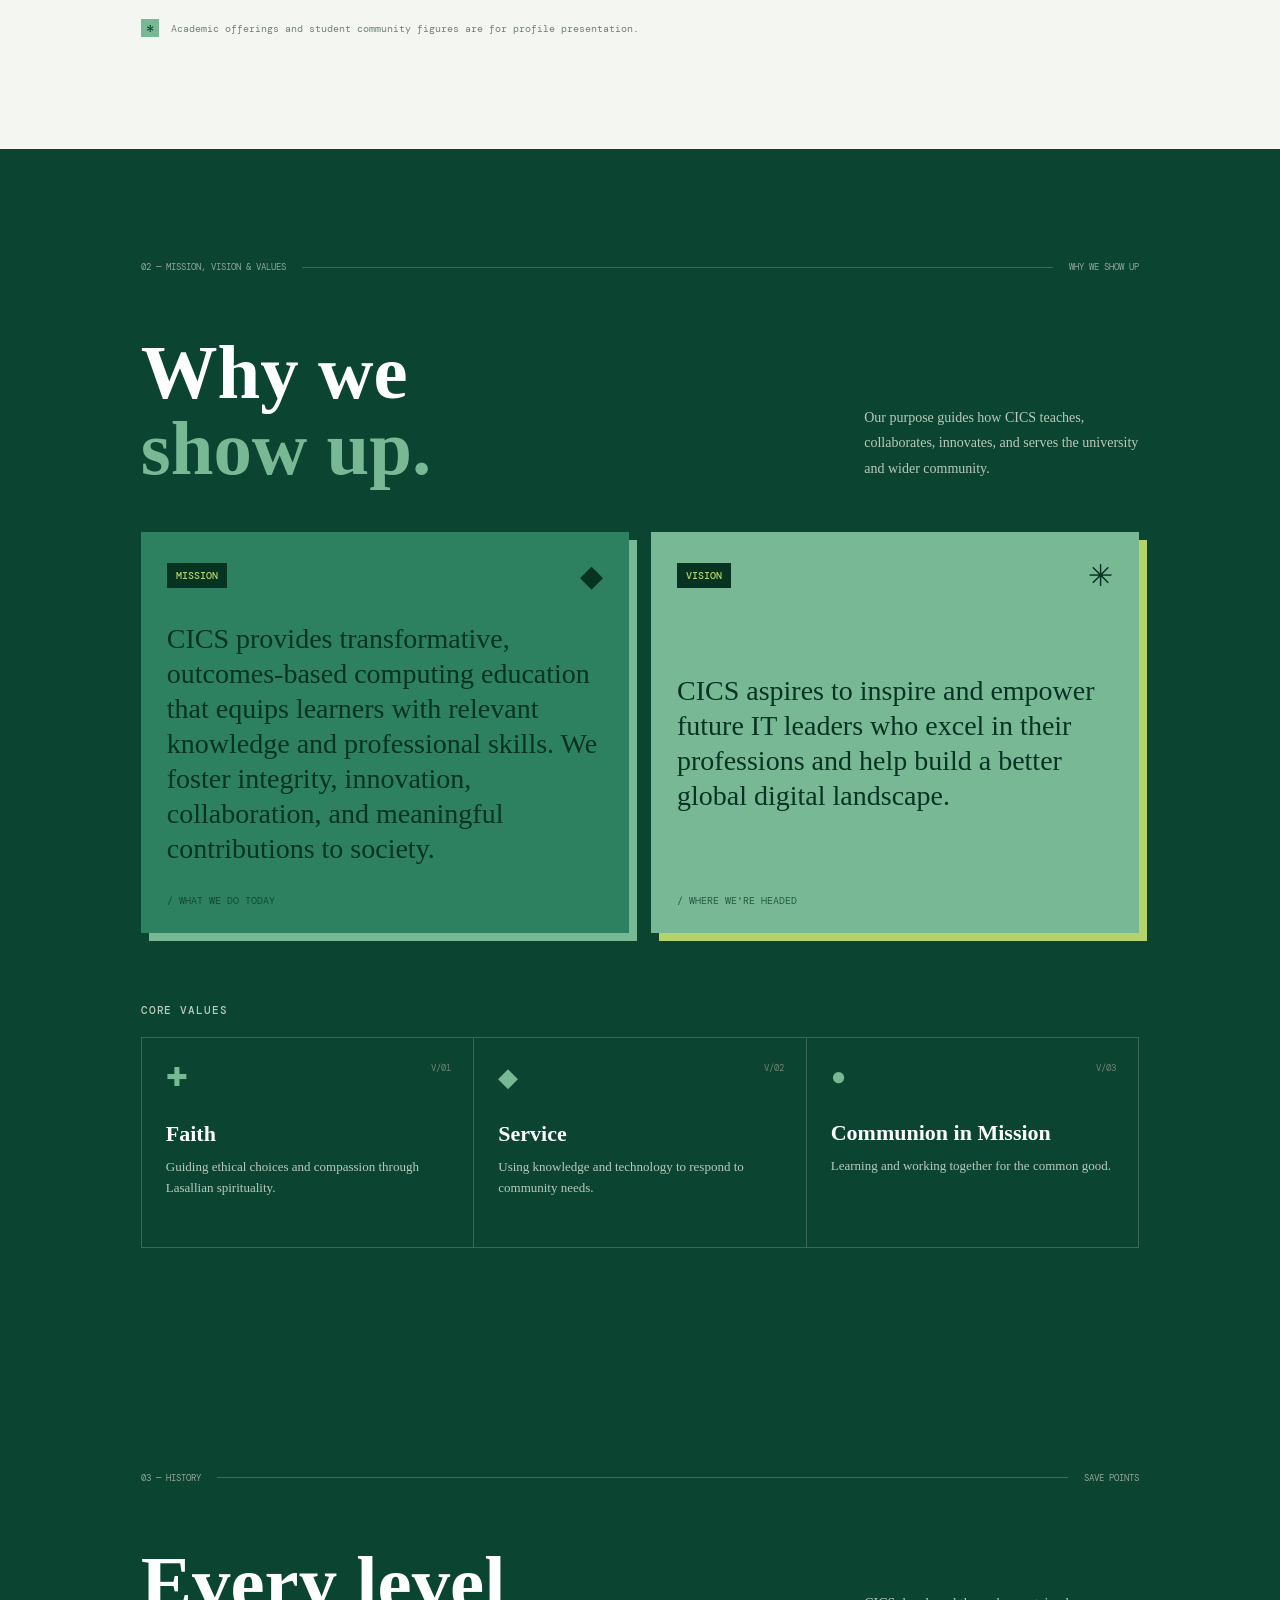
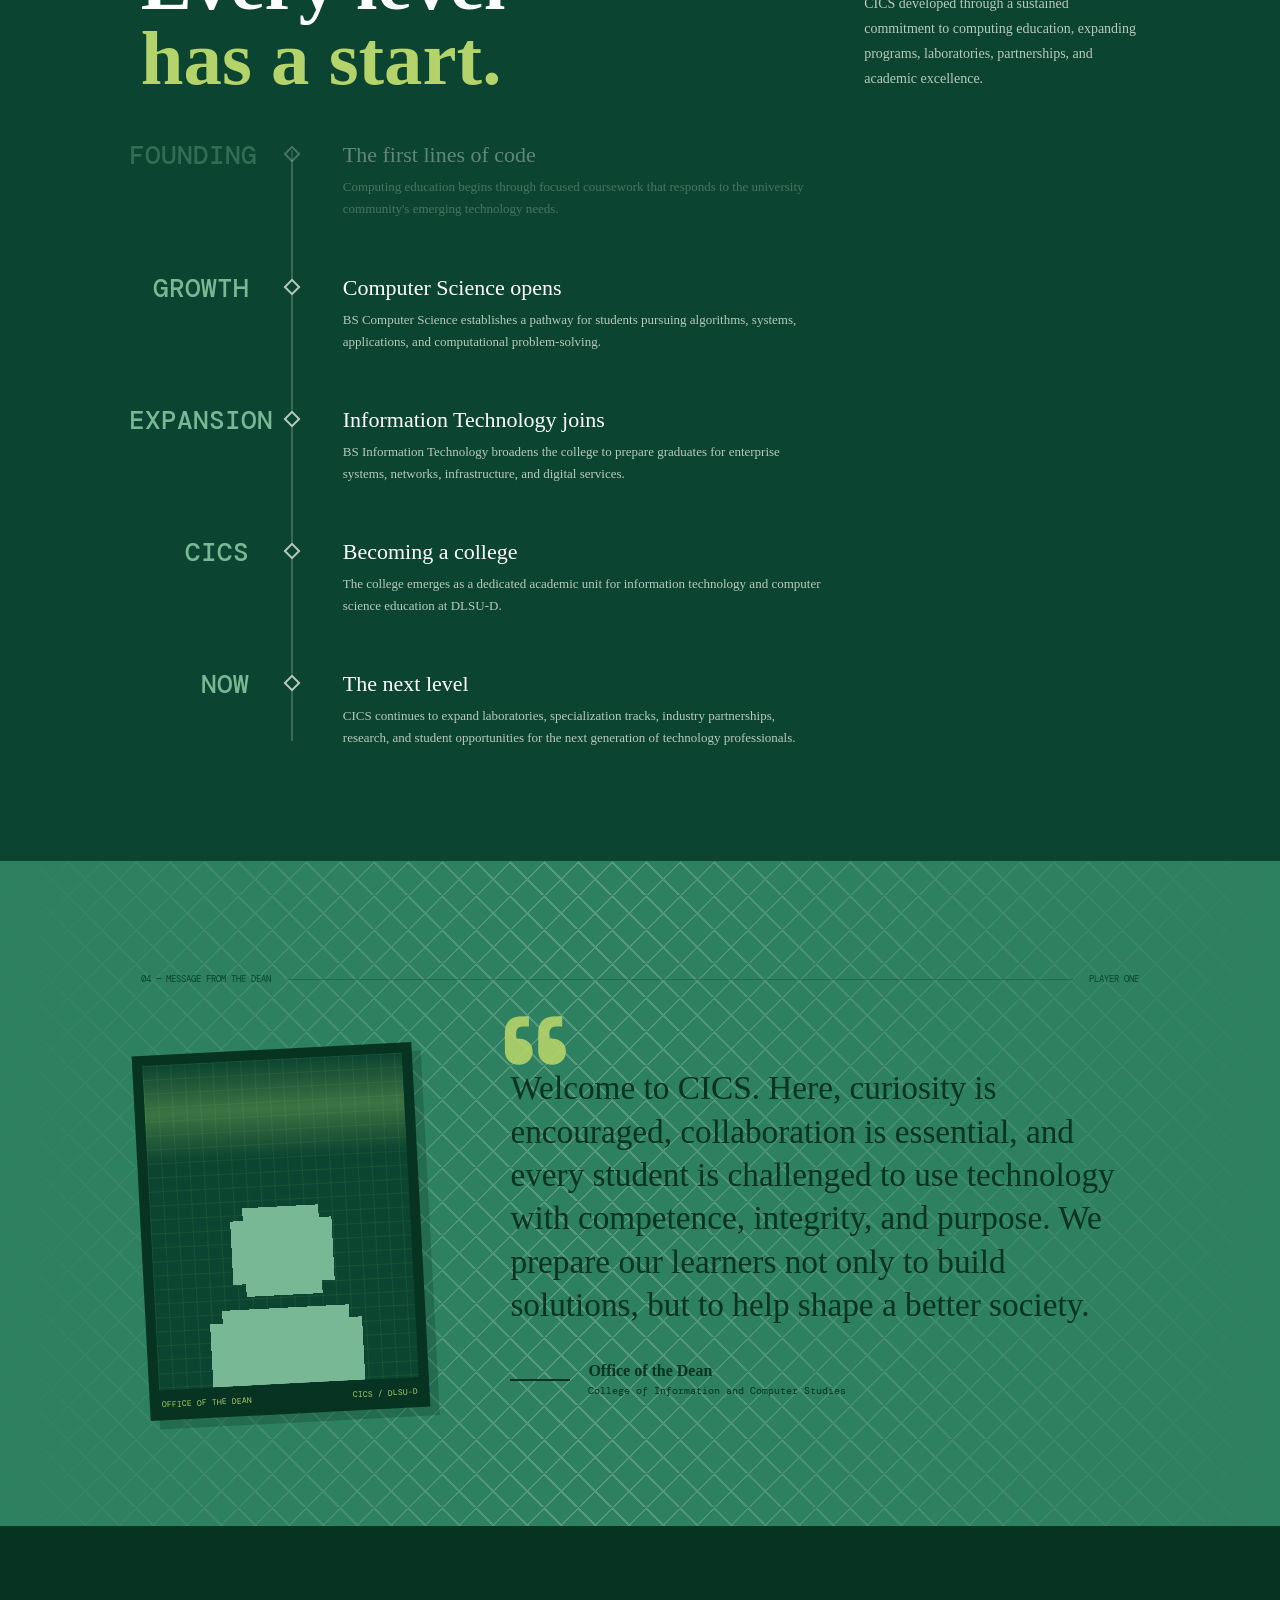
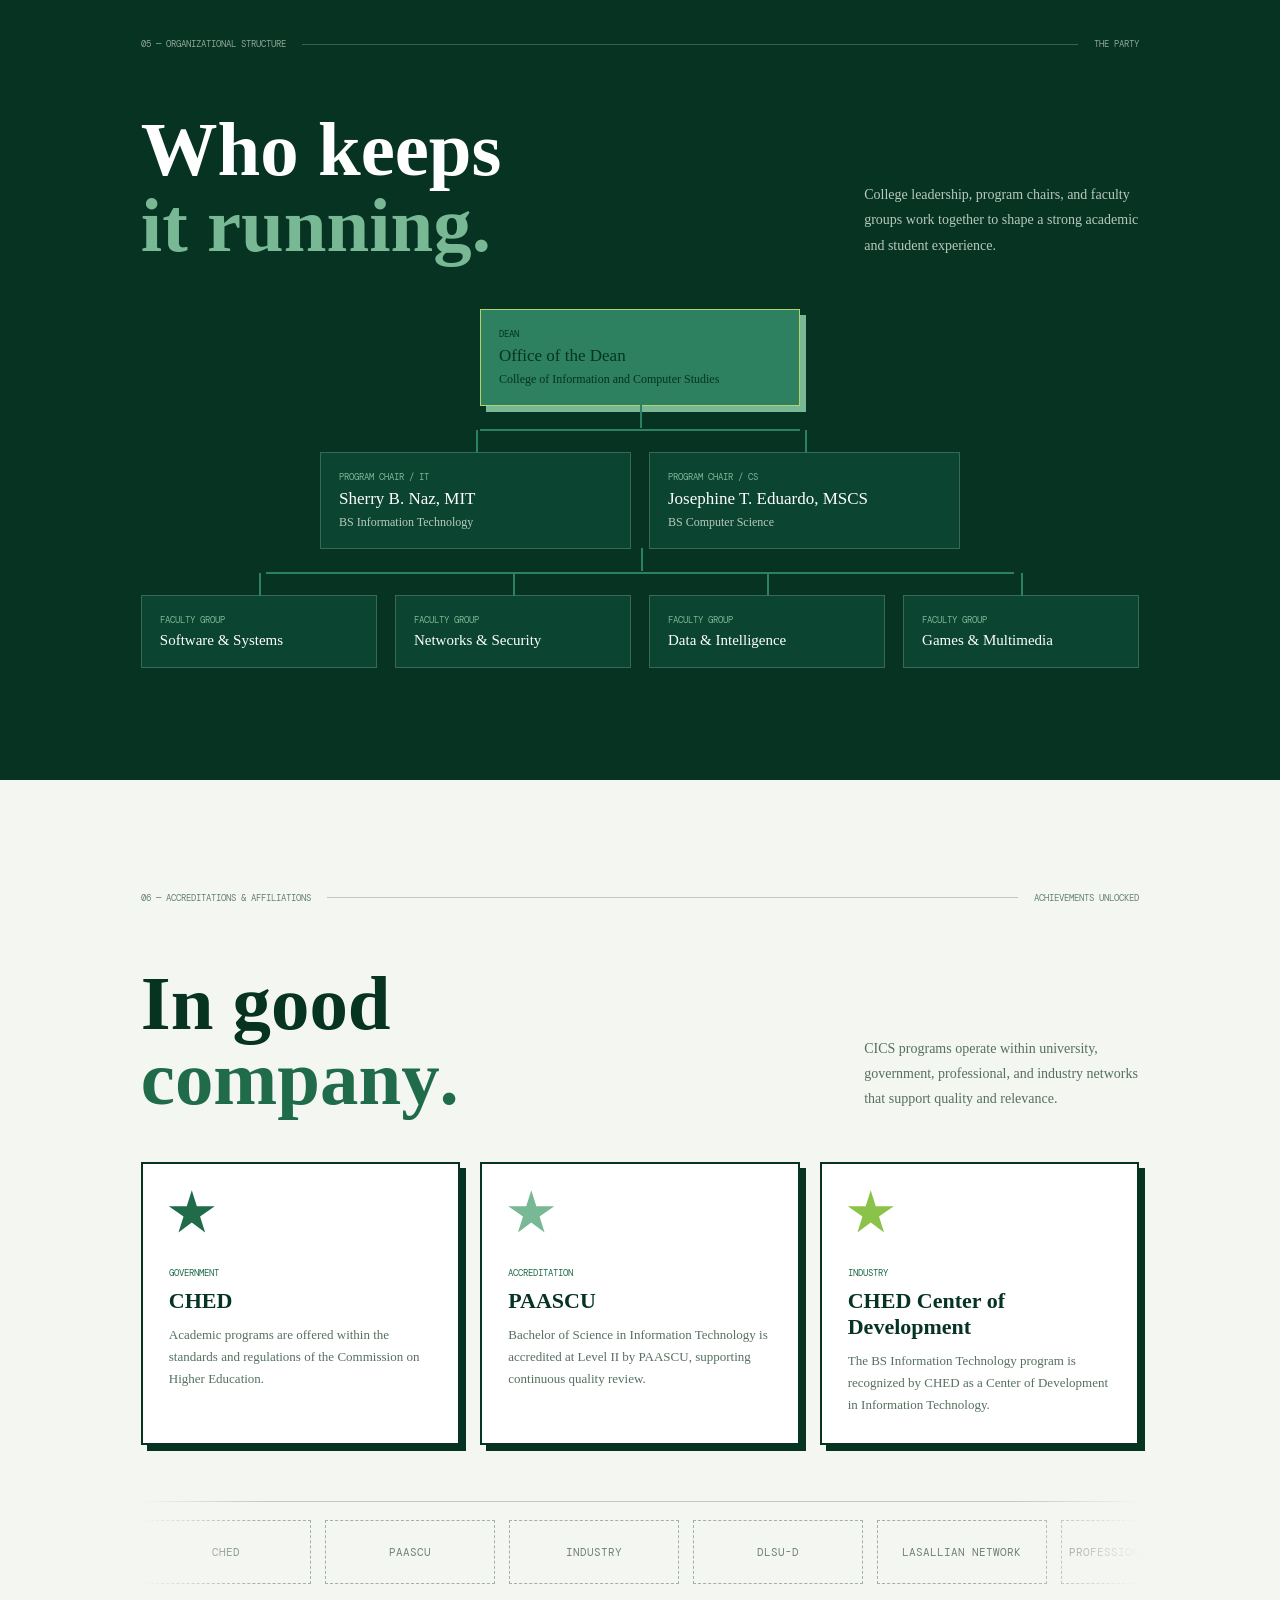
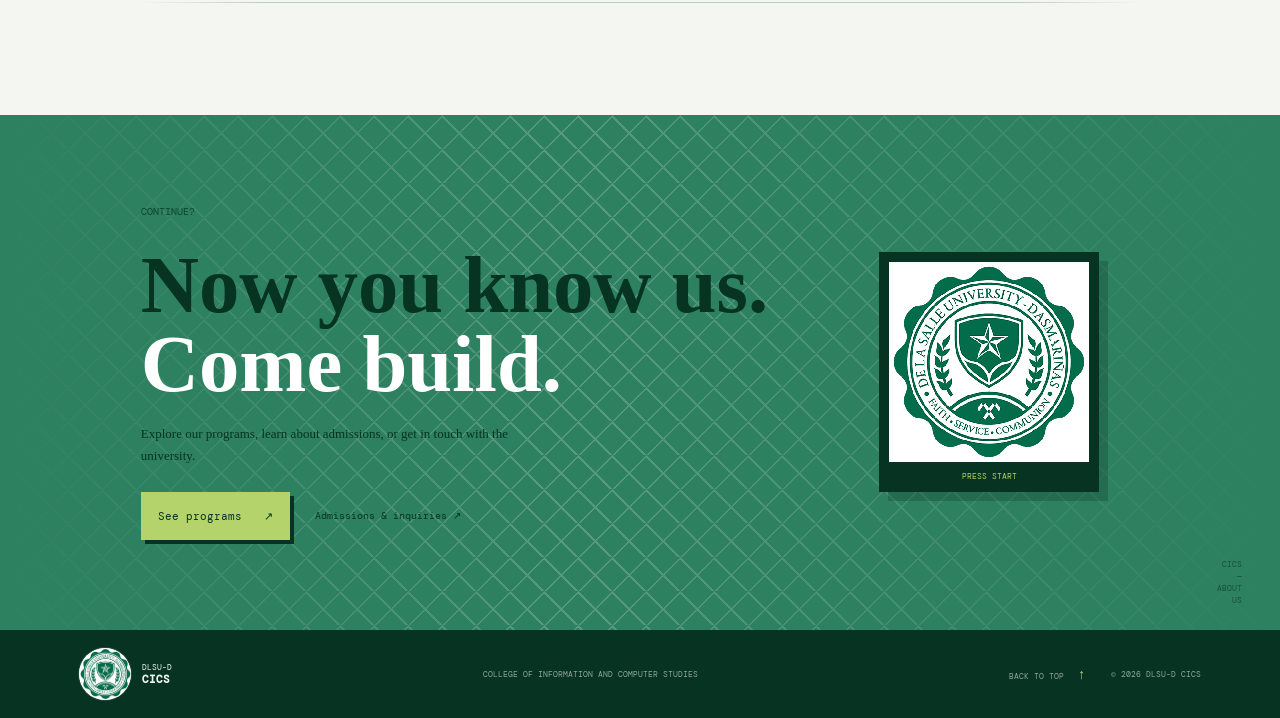
==== commit 710b9cc9: "refactor: update logo image format and enhance styling across the site - Changed logo image from JPG" ====
--- a/src/about.html
+++ b/src/about.html
@@ -27,7 +27,7 @@
     <header class="site-header">
       <a class="brand" href="index.html" aria-label="CICS home">
         <span class="brand-mark"
-          ><img src="../assets/logo.jpg" alt="CICS logo"
+          ><img src="../assets/logo.png" alt="CICS logo"
         /></span>
         <span class="brand-copy">DLSU-D <b>CICS</b></span>
       </a>
@@ -45,7 +45,6 @@
         <a href="index.html#programs">Programs</a>
         <a href="faculty.html">Faculty &amp; Staff</a>
         <a href="student-services.html">Student Services</a>
-        <a href="index.html#updates">Campus life</a>
         <a href="contact.html">Contact</a>
         <a class="nav-apply" href="#connect"
           >Find your next level <span aria-hidden="true">↗</span></a
@@ -70,9 +69,9 @@
             ><span class="accent-acid">.</span>
           </h1>
           <p class="about-hero-description reveal" style="--i: 6">
-            [Placeholder] A short paragraph that introduces who CICS is, what it
-            stands for, and why students choose it. Replace with the official
-            college profile copy.
+            CICS is a leader in technological education, committed to academic
+            excellence, innovation, and high ethical standards grounded in
+            Lasallian values.
           </p>
           <nav
             class="chapter-nav reveal"
@@ -93,7 +92,7 @@
             <span>FIG. 02</span><span>IDENTITY / RESOLVING…</span>
           </div>
           <div class="mosaic" data-mosaic>
-            <img src="../assets/logo.jpg" alt="CICS pixel-art logo" />
+            <img src="../assets/logo.png" alt="CICS pixel-art logo" />
             <div class="mosaic-cells" aria-hidden="true"></div>
             <span class="frame-corner corner-tl"></span
             ><span class="frame-corner corner-tr"></span
@@ -110,6 +109,33 @@
           <span>LEVEL 00 / ORIGIN STORY</span><span>SCROLL TO CONTINUE ↓</span>
         </div>
       </section>
+
+      <nav
+        class="program-subnav-sticky"
+        aria-label="About CICS sections navigation"
+      >
+        <div class="program-subnav-inner">
+          <div class="subnav-pills">
+            <a class="subnav-pill active" href="#profile"
+              ><span>01</span> Profile</a
+            >
+            <a class="subnav-pill" href="#purpose"
+              ><span>02</span> Mission &amp; Values</a
+            >
+            <a class="subnav-pill" href="#history"><span>03</span> History</a>
+            <a class="subnav-pill" href="#dean"><span>04</span> Dean</a>
+            <a class="subnav-pill" href="#structure"
+              ><span>05</span> Structure</a
+            >
+            <a class="subnav-pill" href="#recognition"
+              ><span>06</span> Affiliations</a
+            >
+          </div>
+          <a class="subnav-quick-cta" href="#connect"
+            ><span>Explore CICS</span> <span aria-hidden="true">↗</span></a
+          >
+        </div>
+      </nav>
 
       <div class="ticker" aria-hidden="true">
         <div class="ticker-track">
@@ -135,13 +161,15 @@
           </h2>
           <div class="profile-copy">
             <p class="reveal">
-              [Placeholder] The College of Information and Computer Studies
-              brings together students, faculty, and partners who share a love
-              for solving problems with technology.
+              CICS fosters a dynamic and inclusive environment where students,
+              faculty, and industry partners collaborate to solve complex
+              technological challenges and inspire future IT leaders.
             </p>
             <p class="reveal" style="--i: 1">
-              [Placeholder] Describe the college's academic focus, learning
-              environment, facilities, and what makes a CICS graduate distinct.
+              CICS empowers graduates to excel in their professions and shape a
+              better global digital landscape through applied computing,
+              integrity, innovation, industry partnerships, and Lasallian
+              service. projects.
             </p>
           </div>
         </div>
@@ -168,8 +196,8 @@
           </div>
         </div>
         <p class="placeholder-note reveal">
-          <span class="pixel-mark" aria-hidden="true">*</span> Placeholder
-          figures. Replace with official numbers.
+          <span class="pixel-mark" aria-hidden="true">*</span> Academic
+          offerings and student community figures are for profile presentation.
         </p>
       </section>
 
@@ -188,8 +216,8 @@
             Why we<br /><span>show up.</span>
           </h2>
           <p class="reveal">
-            [Placeholder] One line that ties the mission and vision to everyday
-            life in the college.
+            Our purpose guides how CICS teaches, collaborates, innovates, and
+            serves the university and wider community.
           </p>
         </div>
 
@@ -200,8 +228,10 @@
               <span class="mv-tag">MISSION</span><span class="mv-icon">◆</span>
             </div>
             <p class="mv-text">
-              [Placeholder] The official CICS mission statement goes here. Keep
-              it to two or three sentences for best fit.
+              CICS provides transformative, outcomes-based computing education
+              that equips learners with relevant knowledge and professional
+              skills. We foster integrity, innovation, collaboration, and
+              meaningful contributions to society.
             </p>
             <span class="mv-foot">/ WHAT WE DO TODAY</span>
           </article>
@@ -211,8 +241,9 @@
               <span class="mv-tag">VISION</span><span class="mv-icon">✳</span>
             </div>
             <p class="mv-text">
-              [Placeholder] The official CICS vision statement goes here,
-              describing the future the college is working toward.
+              CICS aspires to inspire and empower future IT leaders who excel in
+              their professions and help build a better global digital
+              landscape.
             </p>
             <span class="mv-foot">/ WHERE WE'RE HEADED</span>
           </article>
@@ -223,19 +254,25 @@
           <div class="value-tile reveal" style="--i: 0">
             <span class="value-glyph" aria-hidden="true">✚</span>
             <b>Faith</b>
-            <span>[Placeholder] What faith looks like in the college.</span>
+            <span
+              >Guiding ethical choices and compassion through Lasallian
+              spirituality.</span
+            >
             <span class="value-idx">V/01</span>
           </div>
           <div class="value-tile reveal" style="--i: 1">
             <span class="value-glyph" aria-hidden="true">◆</span>
             <b>Service</b>
-            <span>[Placeholder] How students and faculty serve others.</span>
+            <span
+              >Using knowledge and technology to respond to community
+              needs.</span
+            >
             <span class="value-idx">V/02</span>
           </div>
           <div class="value-tile reveal" style="--i: 2">
             <span class="value-glyph" aria-hidden="true">●</span>
             <b>Communion in Mission</b>
-            <span>[Placeholder] Working together toward a shared goal.</span>
+            <span>Learning and working together for the common good.</span>
             <span class="value-idx">V/03</span>
           </div>
         </div>
@@ -256,53 +293,57 @@
             Every level<br /><span>has a start.</span>
           </h2>
           <p class="reveal">
-            [Placeholder] Key milestones in the story of the department. Replace
-            years and details with the official history.
+            CICS developed through a sustained commitment to computing
+            education, expanding programs, laboratories, partnerships, and
+            academic excellence.
           </p>
         </div>
 
         <ol class="timeline" data-timeline>
           <li class="timeline-item">
             <span class="timeline-node" aria-hidden="true"></span>
-            <span class="timeline-year">19XX</span>
+            <span class="timeline-year">FOUNDING</span>
             <div class="timeline-body">
               <h3>The first lines of code</h3>
               <p>
-                [Placeholder] The department is founded and offers its first
-                computing courses.
+                Computing education begins through focused coursework that
+                responds to the university community's emerging technology
+                needs.
               </p>
             </div>
           </li>
           <li class="timeline-item">
             <span class="timeline-node" aria-hidden="true"></span>
-            <span class="timeline-year">19XX</span>
+            <span class="timeline-year">GROWTH</span>
             <div class="timeline-body">
               <h3>Computer Science opens</h3>
               <p>
-                [Placeholder] BS Computer Science welcomes its first batch of
-                students.
+                BS Computer Science establishes a pathway for students pursuing
+                algorithms, systems, applications, and computational
+                problem-solving.
               </p>
             </div>
           </li>
           <li class="timeline-item">
             <span class="timeline-node" aria-hidden="true"></span>
-            <span class="timeline-year">20XX</span>
+            <span class="timeline-year">EXPANSION</span>
             <div class="timeline-body">
               <h3>Information Technology joins</h3>
               <p>
-                [Placeholder] BS Information Technology is added to meet
-                industry demand.
+                BS Information Technology broadens the college to prepare
+                graduates for enterprise systems, networks, infrastructure, and
+                digital services.
               </p>
             </div>
           </li>
           <li class="timeline-item">
             <span class="timeline-node" aria-hidden="true"></span>
-            <span class="timeline-year">20XX</span>
+            <span class="timeline-year">CICS</span>
             <div class="timeline-body">
               <h3>Becoming a college</h3>
               <p>
-                [Placeholder] The department becomes the College of Information
-                and Computer Studies.
+                The college emerges as a dedicated academic unit for information
+                technology and computer science education at DLSU-D.
               </p>
             </div>
           </li>
@@ -312,8 +353,9 @@
             <div class="timeline-body">
               <h3>The next level</h3>
               <p>
-                [Placeholder] New labs, partnerships, and programs for what
-                comes next.
+                CICS continues to expand laboratories, specialization tracks,
+                industry partnerships, research, and student opportunities for
+                the next generation of technology professionals.
               </p>
             </div>
           </li>
@@ -345,7 +387,7 @@
               <span class="portrait-scan" aria-hidden="true"></span>
             </div>
             <figcaption>
-              <span>PHOTO PLACEHOLDER</span><span>01/01</span>
+              <span>OFFICE OF THE DEAN</span><span>CICS / DLSU-D</span>
             </figcaption>
           </figure>
 
@@ -355,16 +397,16 @@
             </h2>
             <span class="quote-mark" aria-hidden="true">“</span>
             <blockquote data-words>
-              [Placeholder] Welcome to CICS. Here, curiosity is encouraged,
-              mistakes are part of the process, and every student is given room
-              to build something that matters. Replace this with the Dean's
-              official welcome message.
+              Welcome to CICS. Here, curiosity is encouraged, collaboration is
+              essential, and every student is challenged to use technology with
+              competence, integrity, and purpose. We prepare our learners not
+              only to build solutions, but to help shape a better society.
             </blockquote>
             <div class="dean-sign reveal">
               <span class="sign-line"></span>
               <div>
-                <b>[Dean's Full Name], PhD</b>
-                <span>Dean, College of Information and Computer Studies</span>
+                <b>Office of the Dean</b>
+                <span>College of Information and Computer Studies</span>
               </div>
             </div>
           </div>
@@ -386,8 +428,8 @@
             Who keeps<br /><span>it running.</span>
           </h2>
           <p class="reveal">
-            [Placeholder] Leadership, program heads, and faculty groups that
-            shape the student experience.
+            College leadership, program chairs, and faculty groups work together
+            to shape a strong academic and student experience.
           </p>
         </div>
 
@@ -395,19 +437,21 @@
           <div class="org-row org-row-1" style="--n: 1">
             <div class="org-node org-lead" style="--i: 0">
               <span class="org-role">DEAN</span>
-              <b>[Name Surname]</b>
-              <span class="org-sub">College Dean</span>
+              <b>Office of the Dean</b>
+              <span class="org-sub"
+                >College of Information and Computer Studies</span
+              >
             </div>
           </div>
           <div class="org-row org-row-2" style="--n: 2">
             <div class="org-node" style="--i: 1">
               <span class="org-role">PROGRAM CHAIR / IT</span>
-              <b>[Name Surname]</b>
+              <b>Sherry B. Naz, MIT</b>
               <span class="org-sub">BS Information Technology</span>
             </div>
             <div class="org-node" style="--i: 2">
               <span class="org-role">PROGRAM CHAIR / CS</span>
-              <b>[Name Surname]</b>
+              <b>Josephine T. Eduardo, MSCS</b>
               <span class="org-sub">BS Computer Science</span>
             </div>
           </div>
@@ -447,8 +491,8 @@
             In good<br /><span>company.</span>
           </h2>
           <p class="reveal">
-            [Placeholder] Bodies and partners that recognize and support the
-            college's programs.
+            CICS programs operate within university, government, professional,
+            and industry networks that support quality and relevance.
           </p>
         </div>
 
@@ -458,36 +502,41 @@
             <span class="badge-kind">GOVERNMENT</span>
             <h3>CHED</h3>
             <p>
-              [Placeholder] Commission on Higher Education recognition details.
+              Academic programs are offered within the standards and regulations
+              of the Commission on Higher Education.
             </p>
           </article>
           <article class="badge-card reveal" style="--i: 1">
             <span class="badge-icon" aria-hidden="true"><i></i></span>
             <span class="badge-kind">ACCREDITATION</span>
-            <h3>[Accrediting Body]</h3>
-            <p>[Placeholder] Accreditation level and programs covered.</p>
+            <h3>PAASCU</h3>
+            <p>
+              Bachelor of Science in Information Technology is accredited at
+              Level II by PAASCU, supporting continuous quality review.
+            </p>
           </article>
           <article class="badge-card reveal" style="--i: 2">
             <span class="badge-icon" aria-hidden="true"><i></i></span>
             <span class="badge-kind">INDUSTRY</span>
-            <h3>[Industry Partners]</h3>
+            <h3>CHED Center of Development</h3>
             <p>
-              [Placeholder] Partners for internships, certifications, and
-              projects.
+              The BS Information Technology program is recognized by CHED as a
+              Center of Development in Information Technology.
             </p>
           </article>
         </div>
 
-        <div class="partner-marquee" aria-label="Partner logos (placeholders)">
+        <div class="partner-marquee" aria-label="Academic and industry network">
           <div class="partner-track">
-            <span>PARTNER 01</span><span>PARTNER 02</span><span>PARTNER 03</span
-            ><span>PARTNER 04</span><span>PARTNER 05</span
-            ><span>PARTNER 06</span><span aria-hidden="true">PARTNER 01</span
-            ><span aria-hidden="true">PARTNER 02</span
-            ><span aria-hidden="true">PARTNER 03</span
-            ><span aria-hidden="true">PARTNER 04</span
-            ><span aria-hidden="true">PARTNER 05</span
-            ><span aria-hidden="true">PARTNER 06</span>
+            <span>CHED</span><span>PAASCU</span><span>INDUSTRY</span
+            ><span>DLSU-D</span><span>LASALLIAN NETWORK</span
+            ><span>PROFESSIONAL COMMUNITY</span
+            ><span aria-hidden="true">CHED</span
+            ><span aria-hidden="true">PAASCU</span
+            ><span aria-hidden="true">INDUSTRY</span
+            ><span aria-hidden="true">DLSU-D</span
+            ><span aria-hidden="true">LASALLIAN NETWORK</span
+            ><span aria-hidden="true">PROFESSIONAL COMMUNITY</span>
           </div>
         </div>
       </section>
@@ -518,7 +567,7 @@
           </div>
         </div>
         <div class="connect-logo reveal">
-          <img src="../assets/logo.jpg" alt="CICS pixel-art logo" /><span
+          <img src="../assets/logo.png" alt="CICS pixel-art logo" /><span
             >PRESS START</span
           >
         </div>
@@ -530,8 +579,10 @@
 
     <footer class="site-footer">
       <a class="brand footer-brand" href="index.html" aria-label="CICS home"
-        ><span class="brand-mark">C<span>/</span>S</span
-        ><span class="brand-copy">DLSU-D <b>CICS</b></span></a
+        ><span class="brand-mark"
+          ><img src="../assets/logo.png" alt="CICS logo"
+        /></span>
+        <span class="brand-copy">DLSU-D <b>CICS</b></span></a
       >
       <span class="footer-note"
         >COLLEGE OF INFORMATION AND COMPUTER STUDIES</span
--- a/src/styles.css
+++ b/src/styles.css
@@ -1,13 +1,13 @@
 :root {
   color-scheme: dark;
-  --ink: #17091d;
-  --ink-soft: #211027;
-  --paper: #f5ecf8;
-  --muted: #c1adc9;
-  --violet: #9c62ef;
-  --pink: #f47eae;
-  --acid: #d3ff7a;
-  --line: rgba(245, 236, 248, 0.2);
+  --ink: #063322;
+  --ink-soft: #0b4531;
+  --paper: #f4f6f1;
+  --muted: #b9c9bd;
+  --violet: #2d8060;
+  --pink: #78b895;
+  --acid: #b5d36b;
+  --line: rgba(244, 246, 241, 0.2);
   --mono: "DM Mono", "Courier New", monospace;
   --display: "Space Grotesk", "Trebuchet MS", sans-serif;
 }
@@ -22,6 +22,17 @@
 body {
   margin: 0;
   background: var(--ink);
+}
+body::before {
+  display: block;
+  width: 100%;
+  padding: 8px 6.2vw;
+  border-bottom: 1px solid rgba(244, 246, 241, 0.16);
+  background: #b5d36b;
+  color: #063322;
+  content: "Academy of Continuing Education — accepting applicants for Second Semester, SY 2026–2027";
+  text-align: center;
+  font: 500 11px var(--mono);
   color: var(--paper);
   font-family: var(--display);
   -webkit-font-smoothing: antialiased;
@@ -29,6 +40,14 @@
 a {
   color: inherit;
   text-decoration: none;
+}
+.announcement-bar {
+  padding: 8px 6.2vw;
+  border-bottom: 1px solid rgba(244, 246, 241, 0.16);
+  background: #b5d36b;
+  color: #063322;
+  text-align: center;
+  font: 500 11px var(--mono);
 }
 button {
   font: inherit;
@@ -58,7 +77,7 @@
   justify-content: space-between;
   min-height: 76px;
   padding: 0 6.2vw;
-  border-bottom: 1px solid var(--line);
+  border-bottom: 0;
   background: var(--ink);
 }
 .brand {
@@ -68,15 +87,24 @@
 }
 .brand-mark {
   display: grid;
-  width: 44px;
-  height: 44px;
-  place-content: center;
+  width: 52px;
+  height: 52px;
+  flex: 0 0 52px;
+  place-items: center;
   overflow: hidden;
+  border-radius: 50%;
+  background: #fff;
+  box-shadow: 0 0 0 1px rgba(255, 255, 255, 0.12);
 }
 .brand-mark img {
+  display: block;
   width: 100%;
   height: 100%;
-  object-fit: contain;
+  margin: 0;
+  border-radius: 50%;
+  object-fit: cover;
+  object-position: center;
+  background: #fff;
 }
 .brand-copy {
   display: grid;
@@ -144,19 +172,19 @@
     linear-gradient(
       122deg,
       transparent 4%,
-      rgba(119, 61, 147, 0.19) 4%,
-      rgba(119, 61, 147, 0.19) 5%,
+      rgba(31, 107, 74, 0.19) 4%,
+      rgba(31, 107, 74, 0.19) 5%,
       transparent 5%,
       transparent 72%,
-      rgba(244, 126, 174, 0.16) 72%,
-      rgba(244, 126, 174, 0.16) 73%,
+      rgba(120, 184, 149, 0.16) 72%,
+      rgba(120, 184, 149, 0.16) 73%,
       transparent 73%
     ),
     linear-gradient(
       35deg,
       transparent 48%,
-      rgba(156, 98, 239, 0.13) 48%,
-      rgba(156, 98, 239, 0.13) 49%,
+      rgba(45, 128, 96, 0.13) 48%,
+      rgba(45, 128, 96, 0.13) 49%,
       transparent 49%
     );
   content: "";
@@ -167,8 +195,8 @@
   inset: 0;
   opacity: 0.16;
   background-image:
-    linear-gradient(rgba(196, 159, 221, 0.15) 1px, transparent 1px),
-    linear-gradient(90deg, rgba(196, 159, 221, 0.15) 1px, transparent 1px);
+    linear-gradient(rgba(185, 201, 189, 0.15) 1px, transparent 1px),
+    linear-gradient(90deg, rgba(185, 201, 189, 0.15) 1px, transparent 1px);
   background-size: 46px 46px;
   mask-image: linear-gradient(90deg, transparent 12%, #000 100%);
   pointer-events: none;
@@ -257,7 +285,7 @@
   box-shadow: 4px 4px 0 var(--pink);
 }
 .button-primary:hover {
-  background: #ad7aff;
+  background: #78b895;
 }
 .text-link {
   display: inline-flex;
@@ -269,7 +297,7 @@
 }
 .hero-index {
   margin: 72px 0 0;
-  color: #806b89;
+  color: #6f8275;
   font-size: 9px;
 }
 .hero-index span {
@@ -280,8 +308,8 @@
   width: min(100%, 430px);
   justify-self: end;
   padding: 16px 16px 13px;
-  background: rgba(27, 11, 34, 0.68);
-  box-shadow: 8px 8px 0 rgba(156, 98, 239, 0.28);
+  background: rgba(6, 51, 34, 0.68);
+  box-shadow: 8px 8px 0 rgba(45, 128, 96, 0.28);
 }
 .art-label,
 .art-caption {
@@ -299,15 +327,15 @@
   width: 100%;
   aspect-ratio: 1.04 / 1;
   overflow: hidden;
-  border: 1px solid rgba(245, 236, 248, 0.5);
-  background: #2a1234;
+  border: 1px solid rgba(244, 246, 241, 0.5);
+  background: #0b4531;
 }
 .logo-frame::after {
   position: absolute;
   inset: 0;
   background: repeating-linear-gradient(
     0deg,
-    rgba(18, 8, 24, 0.12) 0 1px,
+    rgba(6, 51, 34, 0.12) 0 1px,
     transparent 1px 4px
   );
   content: "";
@@ -321,6 +349,39 @@
   object-position: center 45%;
   image-rendering: pixelated;
 }
+.logo-pixels {
+  position: absolute;
+  z-index: 2;
+  inset: 0;
+  display: grid;
+  grid-template-columns: repeat(12, 1fr);
+  grid-template-rows: repeat(12, 1fr);
+}
+.logo-pixels i {
+  background: var(--pixel, var(--violet));
+  transition:
+    opacity 0.35s steps(3),
+    transform 0.35s steps(3);
+  transition-delay: var(--d, 0s);
+}
+.logo-frame.is-resolved .logo-pixels i {
+  opacity: 0;
+  transform: scale(0.4);
+}
+.logo-frame.is-resolved .logo-pixels i.blink {
+  animation: logo-pixel-blink 0.9s steps(2) both;
+}
+@keyframes logo-pixel-blink {
+  0%,
+  100% {
+    opacity: 0;
+    transform: scale(0.4);
+  }
+  50% {
+    opacity: 1;
+    transform: scale(1);
+  }
+}
 .frame-corner {
   position: absolute;
   z-index: 1;
@@ -359,22 +420,7 @@
   flex: 1;
   background: var(--pink);
 }
-.pixel-stamp {
-  position: absolute;
-  top: 27%;
-  right: -33px;
-  display: grid;
-  width: 60px;
-  height: 60px;
-  place-content: center;
-  transform: rotate(7deg);
-  border: 1px solid var(--ink);
-  background: var(--acid);
-  color: var(--ink);
-  text-align: center;
-  font: 700 9px/1.3 var(--mono);
-  box-shadow: 3px 3px 0 var(--ink);
-}
+
 .hero-bottom {
   position: absolute;
   right: 6.2vw;
@@ -382,7 +428,7 @@
   left: 6.2vw;
   display: flex;
   justify-content: space-between;
-  color: #806b89;
+  color: #6f8275;
   font-size: 8px;
 }
 
@@ -401,7 +447,7 @@
   font: 500 10px var(--mono);
 }
 .ticker-track i {
-  color: #6d36b1;
+  color: #1f6b4a;
   font-style: normal;
   font-size: 15px;
 }
@@ -422,7 +468,7 @@
   display: flex;
   align-items: center;
   gap: 16px;
-  color: #765a7c;
+  color: #648171;
   font-size: 9px;
 }
 .kicker-rule {
@@ -450,7 +496,7 @@
 }
 .intro h2 span,
 .section-heading h2 span {
-  color: #8751c7;
+  color: #1f6b4a;
 }
 .intro-aside {
   max-width: 370px;
@@ -460,7 +506,7 @@
 .section-heading > p,
 .updates-heading > p {
   margin: 0 0 22px;
-  color: #66556c;
+  color: #55705f;
   font-size: 14px;
   line-height: 1.8;
 }
@@ -468,7 +514,7 @@
   color: var(--ink);
 }
 .intro-aside .text-link:hover {
-  color: #8751c7;
+  color: #1f6b4a;
 }
 .value-strip {
   display: grid;
@@ -476,7 +522,7 @@
   gap: 20px;
   align-items: center;
   padding-top: 22px;
-  border-top: 1px solid rgba(23, 9, 29, 0.22);
+  border-top: 1px solid rgba(6, 51, 34, 0.22);
 }
 .value-strip > div:not(.value-pixel) {
   display: grid;
@@ -487,14 +533,14 @@
 .value-number {
   grid-row: span 2;
   align-self: start;
-  color: #8751c7;
+  color: #1f6b4a;
   font: 10px var(--mono);
 }
 .value-strip b {
   font-size: 14px;
 }
 .value-strip > div > span:last-child {
-  color: #786981;
+  color: #6f8275;
   font-size: 11px;
 }
 .value-pixel {
@@ -506,7 +552,7 @@
 .value-pixel span {
   width: 12px;
   height: 12px;
-  background: #8751c7;
+  background: #1f6b4a;
 }
 .value-pixel span:nth-child(2n) {
   background: var(--pink);
@@ -520,7 +566,7 @@
 }
 .programs .section-kicker,
 .updates .section-kicker {
-  color: #b6a1be;
+  color: #91a698;
 }
 .section-heading {
   display: flex;
@@ -556,12 +602,12 @@
 .program-card:hover {
   padding-right: 23px;
   padding-left: 23px;
-  background: rgba(156, 98, 239, 0.1);
+  background: rgba(45, 128, 96, 0.1);
 }
 .program-code {
   align-self: start;
   padding-top: 13px;
-  color: #9b829f;
+  color: #91a698;
   font-size: 9px;
 }
 .program-initials {
@@ -597,7 +643,7 @@
   align-items: center;
   gap: 12px;
   margin: 25px 0 0;
-  color: #ae9bb7;
+  color: #91a698;
   font-size: 10px;
   line-height: 1.7;
 }
@@ -612,7 +658,7 @@
 }
 
 .updates {
-  background: #24122c;
+  background: #0b4531;
 }
 .updates-heading {
   display: flex;
@@ -646,10 +692,10 @@
 }
 .art-terminal {
   justify-items: start;
-  background: #521d68;
+  background: #0b4531;
   background-image:
-    linear-gradient(rgba(239, 193, 255, 0.09) 1px, transparent 1px),
-    linear-gradient(90deg, rgba(239, 193, 255, 0.09) 1px, transparent 1px);
+    linear-gradient(rgba(181, 211, 107, 0.09) 1px, transparent 1px),
+    linear-gradient(90deg, rgba(181, 211, 107, 0.09) 1px, transparent 1px);
   background-size: 18px 18px;
 }
 .terminal-bar {
@@ -661,7 +707,7 @@
   align-items: center;
   gap: 5px;
   padding: 7px;
-  background: #24122c;
+  background: #0b4531;
 }
 .terminal-bar i {
   width: 5px;
@@ -701,7 +747,7 @@
   display: block;
   width: 115px;
   height: 3px;
-  background: rgba(245, 236, 248, 0.48);
+  background: rgba(244, 246, 241, 0.48);
 }
 .terminal-lines i:nth-child(2) {
   width: 83px;
@@ -725,7 +771,7 @@
   font: 700 8px/1.2 var(--mono);
 }
 .art-orbit {
-  background: #9c62ef;
+  background: #2d8060;
 }
 .orbit-ring {
   position: absolute;
@@ -851,7 +897,7 @@
 .connect-content > p:not(.eyebrow) {
   max-width: 410px;
   margin: 20px 0 25px;
-  color: #301545;
+  color: #063322;
   font-size: 13px;
   line-height: 1.7;
 }
@@ -860,7 +906,7 @@
   box-shadow: 4px 4px 0 var(--ink);
 }
 .button-light:hover {
-  background: #e5ffac;
+  background: #d9eaa1;
 }
 .connect-link {
   color: var(--ink);
@@ -876,7 +922,7 @@
   padding: 10px;
   transform: rotate(4deg);
   background: var(--ink);
-  box-shadow: 9px 9px 0 rgba(23, 9, 29, 0.25);
+  box-shadow: 9px 9px 0 rgba(6, 51, 34, 0.25);
 }
 .connect-logo img {
   display: block;
@@ -896,7 +942,7 @@
   position: absolute;
   right: 3vw;
   bottom: 24px;
-  color: rgba(23, 9, 29, 0.6);
+  color: rgba(6, 51, 34, 0.6);
   text-align: right;
   font-size: 8px;
   line-height: 1.5;
@@ -909,16 +955,21 @@
   gap: 25px;
   min-height: 85px;
   padding: 18px 6.2vw;
-  color: #a28ea9;
+  color: #91a698;
   font-size: 8px;
 }
 .footer-brand {
   color: var(--paper);
 }
 .footer-brand .brand-mark {
-  width: 31px;
-  height: 31px;
+  width: 52px;
+  height: 52px;
+  flex: 0 0 52px;
   font-size: 12px;
+}
+.footer-brand .brand-mark img {
+  width: 100%;
+  height: 100%;
 }
 .footer-brand .brand-copy {
   font-size: 8px;
@@ -989,15 +1040,15 @@
     linear-gradient(
       135deg,
       transparent 15%,
-      rgba(156, 98, 239, 0.12) 15%,
-      rgba(156, 98, 239, 0.12) 16%,
+      rgba(45, 128, 96, 0.12) 15%,
+      rgba(45, 128, 96, 0.12) 16%,
       transparent 16%
     ),
     linear-gradient(
       45deg,
       transparent 65%,
-      rgba(244, 126, 174, 0.14) 65%,
-      rgba(244, 126, 174, 0.14) 66%,
+      rgba(120, 184, 149, 0.14) 65%,
+      rgba(120, 184, 149, 0.14) 66%,
       transparent 66%
     );
   content: "";
@@ -1008,8 +1059,8 @@
   inset: 0;
   opacity: 0.14;
   background-image:
-    linear-gradient(rgba(196, 159, 221, 0.15) 1px, transparent 1px),
-    linear-gradient(90deg, rgba(196, 159, 221, 0.15) 1px, transparent 1px);
+    linear-gradient(rgba(185, 201, 189, 0.15) 1px, transparent 1px),
+    linear-gradient(90deg, rgba(185, 201, 189, 0.15) 1px, transparent 1px);
   background-size: 38px 38px;
   pointer-events: none;
 }
@@ -1048,9 +1099,9 @@
   width: 100%;
   max-width: 440px;
   justify-self: end;
-  background: rgba(27, 11, 34, 0.85);
-  border: 1px solid rgba(245, 236, 248, 0.35);
-  box-shadow: 8px 8px 0 rgba(156, 98, 239, 0.3);
+  background: rgba(6, 51, 34, 0.85);
+  border: 1px solid rgba(244, 246, 241, 0.35);
+  box-shadow: 8px 8px 0 rgba(45, 128, 96, 0.3);
   padding: 18px 20px 20px;
 }
 .stats-panel-bar {
@@ -1087,7 +1138,7 @@
   padding: 18px 0 14px;
 }
 .stat-box {
-  background: rgba(33, 16, 39, 0.6);
+  background: rgba(11, 69, 49, 0.6);
   border-left: 2px solid var(--violet);
   padding: 10px 12px;
 }
@@ -1098,7 +1149,7 @@
   border-left-color: var(--acid);
 }
 .stat-box:nth-child(4) {
-  border-left-color: #6d36b1;
+  border-left-color: #1f6b4a;
 }
 .stat-box-val {
   font: 700 24px/1.1 var(--mono);
@@ -1128,7 +1179,7 @@
   position: sticky;
   top: 0;
   z-index: 15;
-  background: rgba(23, 9, 29, 0.94);
+  background: rgba(6, 51, 34, 0.94);
   backdrop-filter: blur(10px);
   border-bottom: 1px solid var(--line);
   padding: 0 10vw 0 11vw;
@@ -1158,7 +1209,7 @@
   padding: 6px 12px;
   font: 10px var(--mono);
   color: var(--muted);
-  border: 1px solid rgba(245, 236, 248, 0.15);
+  border: 1px solid rgba(244, 246, 241, 0.15);
   background: transparent;
   transition: all 0.2s ease;
   cursor: pointer;
@@ -1206,7 +1257,7 @@
 .degree-hero-banner {
   padding: 36px 40px 28px;
   border-bottom: 1px solid var(--line);
-  background: rgba(23, 9, 29, 0.5);
+  background: rgba(6, 51, 34, 0.5);
   display: grid;
   grid-template-columns: 1fr auto;
   gap: 24px;
@@ -1258,7 +1309,7 @@
   display: grid;
   grid-template-columns: repeat(4, 1fr);
   border-bottom: 1px solid var(--line);
-  background: rgba(33, 16, 39, 0.4);
+  background: rgba(11, 69, 49, 0.4);
 }
 .highlight-cell {
   padding: 16px 22px;
@@ -1316,7 +1367,7 @@
 }
 .year-tab-btn {
   padding: 8px 16px;
-  background: rgba(245, 236, 248, 0.05);
+  background: rgba(244, 246, 241, 0.05);
   border: 1px solid var(--line);
   color: var(--muted);
   font: 11px var(--mono);
@@ -1342,7 +1393,7 @@
   gap: 24px;
 }
 .semester-col {
-  background: rgba(23, 9, 29, 0.45);
+  background: rgba(6, 51, 34, 0.45);
   border: 1px solid var(--line);
   padding: 20px;
 }
@@ -1372,7 +1423,7 @@
   gap: 12px;
   align-items: center;
   padding: 8px 10px;
-  background: rgba(33, 16, 39, 0.5);
+  background: rgba(11, 69, 49, 0.5);
   border-left: 2px solid transparent;
   transition:
     background 0.15s,
@@ -1381,7 +1432,7 @@
   cursor: pointer;
 }
 .course-row:hover {
-  background: rgba(156, 98, 239, 0.14);
+  background: rgba(45, 128, 96, 0.14);
   border-left-color: var(--acid);
   transform: translateX(2px);
 }
@@ -1430,7 +1481,7 @@
 }
 .career-card {
   padding: 16px;
-  background: rgba(23, 9, 29, 0.6);
+  background: rgba(6, 51, 34, 0.6);
   border: 1px solid var(--line);
   transition:
     border-color 0.2s,
@@ -1467,14 +1518,14 @@
 .skill-tag {
   font: 8px var(--mono);
   padding: 2px 5px;
-  background: rgba(156, 98, 239, 0.15);
+  background: rgba(45, 128, 96, 0.15);
   color: var(--paper);
-  border: 1px solid rgba(156, 98, 239, 0.3);
+  border: 1px solid rgba(45, 128, 96, 0.3);
 }
 
 /* Specializations / Tracks Section */
 .specializations-section {
-  background: #1e0d26;
+  background: #0b4531;
   position: relative;
 }
 .tracks-grid {
@@ -1514,7 +1565,7 @@
   background: var(--acid);
 }
 .track-card:nth-child(4)::before {
-  background: #ad7aff;
+  background: #78b895;
 }
 
 .track-kicker {
@@ -1553,7 +1604,7 @@
 .tech-pill {
   padding: 3px 8px;
   font: 9px var(--mono);
-  background: rgba(33, 16, 39, 0.9);
+  background: rgba(11, 69, 49, 0.9);
   border: 1px solid var(--line);
   color: var(--paper);
 }
@@ -1566,8 +1617,8 @@
   align-items: center;
   gap: 8px;
   padding: 10px 12px;
-  background: rgba(156, 98, 239, 0.08);
-  border: 1px dashed rgba(156, 98, 239, 0.35);
+  background: rgba(45, 128, 96, 0.08);
+  border: 1px dashed rgba(45, 128, 96, 0.35);
   font: 9px var(--mono);
   color: var(--muted);
 }
@@ -1581,12 +1632,12 @@
   color: var(--ink);
 }
 .graduate-section .section-kicker {
-  color: #765a7c;
+  color: #648171;
 }
 .graduate-card {
   margin-top: 50px;
   background: #fff;
-  border: 1px solid rgba(23, 9, 29, 0.18);
+  border: 1px solid rgba(6, 51, 34, 0.18);
   box-shadow: 10px 10px 0 var(--ink);
   padding: 44px 44px 40px;
   position: relative;
@@ -1611,13 +1662,13 @@
   color: var(--ink);
 }
 .graduate-title span {
-  color: #8751c7;
+  color: #1f6b4a;
 }
 .graduate-intro {
   margin: 0 0 28px;
   max-width: 760px;
   font-size: 15px;
-  color: #55445b;
+  color: #55705f;
   line-height: 1.8;
 }
 .graduate-pillars-grid {
@@ -1626,26 +1677,26 @@
   gap: 16px;
   margin-bottom: 32px;
   padding-bottom: 28px;
-  border-bottom: 1px solid rgba(23, 9, 29, 0.15);
+  border-bottom: 1px solid rgba(6, 51, 34, 0.15);
 }
 .pillar-card {
   padding: 16px;
-  background: #f8f2fa;
-  border-left: 3px solid #8751c7;
+  background: #f4f6f1;
+  border-left: 3px solid #1f6b4a;
 }
 .pillar-card:nth-child(2) {
   border-left-color: var(--pink);
 }
 .pillar-card:nth-child(3) {
-  border-left-color: #211027;
+  border-left-color: #0b4531;
 }
 .pillar-card:nth-child(4) {
-  border-left-color: #521d68;
+  border-left-color: #0b4531;
 }
 .pillar-num {
   display: block;
   font: 10px var(--mono);
-  color: #8751c7;
+  color: #1f6b4a;
   margin-bottom: 4px;
 }
 .pillar-card b {
@@ -1657,7 +1708,7 @@
 .pillar-card p {
   margin: 0;
   font-size: 11px;
-  color: #66556c;
+  color: #55705f;
   line-height: 1.5;
 }
 .graduate-footer-strip {
@@ -1672,7 +1723,7 @@
   flex-wrap: wrap;
   gap: 20px;
   font: 10px var(--mono);
-  color: #765a7c;
+  color: #648171;
 }
 .graduate-meta-list b {
   color: var(--ink);
@@ -1690,7 +1741,7 @@
 }
 .prospectus-card {
   position: relative;
-  background: rgba(23, 9, 29, 0.7);
+  background: rgba(6, 51, 34, 0.7);
   border: 1px solid var(--line);
   padding: 26px 28px 24px;
   display: flex;
@@ -1718,9 +1769,9 @@
 }
 .prospectus-badge-file {
   font: 8px var(--mono);
-  background: rgba(244, 126, 174, 0.15);
+  background: rgba(120, 184, 149, 0.15);
   color: var(--pink);
-  border: 1px solid rgba(244, 126, 174, 0.3);
+  border: 1px solid rgba(120, 184, 149, 0.3);
   padding: 2px 6px;
 }
 .prospectus-card h3 {
@@ -1741,7 +1792,7 @@
   grid-template-columns: repeat(3, 1fr);
   gap: 8px;
   padding: 10px 12px;
-  background: rgba(33, 16, 39, 0.6);
+  background: rgba(11, 69, 49, 0.6);
   border: 1px dashed var(--line);
   margin-bottom: 20px;
   font: 9px var(--mono);
@@ -1812,7 +1863,7 @@
 .modal-backdrop {
   position: absolute;
   inset: 0;
-  background: rgba(14, 5, 18, 0.88);
+  background: rgba(6, 51, 34, 0.88);
   backdrop-filter: blur(8px);
 }
 .modal-dialog {
@@ -1824,10 +1875,10 @@
   display: flex;
   flex-direction: column;
   background: var(--ink-soft);
-  border: 1px solid rgba(245, 236, 248, 0.35);
+  border: 1px solid rgba(244, 246, 241, 0.35);
   box-shadow:
-    12px 12px 0 rgba(23, 9, 29, 0.8),
-    0 0 40px rgba(156, 98, 239, 0.2);
+    12px 12px 0 rgba(6, 51, 34, 0.8),
+    0 0 40px rgba(45, 128, 96, 0.2);
   overflow: hidden;
   animation: modalIn 0.2s cubic-bezier(0.16, 1, 0.3, 1);
 }
@@ -1891,7 +1942,7 @@
   gap: 12px;
   margin-bottom: 20px;
   padding: 12px;
-  background: rgba(23, 9, 29, 0.6);
+  background: rgba(6, 51, 34, 0.6);
   border: 1px solid var(--line);
   font: 10px var(--mono);
 }
@@ -2102,12 +2153,7 @@
   .hero-art {
     padding: 10px;
   }
-  .pixel-stamp {
-    right: -17px;
-    width: 48px;
-    height: 48px;
-    font-size: 7px;
-  }
+
   .section-pad {
     padding: 85px 7vw;
   }
@@ -2355,9 +2401,9 @@
   width: 100%;
   max-width: 430px;
   justify-self: end;
-  border: 1px solid rgba(245, 236, 248, 0.3);
-  background: rgba(27, 11, 34, 0.88);
-  box-shadow: 9px 9px 0 rgba(244, 126, 174, 0.16);
+  border: 1px solid rgba(244, 246, 241, 0.3);
+  background: rgba(6, 51, 34, 0.88);
+  box-shadow: 9px 9px 0 rgba(120, 184, 149, 0.16);
 }
 .contact-panel-bar,
 .contact-panel-footer {
@@ -2433,7 +2479,7 @@
   min-height: 36px;
   padding: 0 16px;
   border-top: 1px solid var(--line);
-  color: #a28ea9;
+  color: #91a698;
   font-size: 8px;
 }
 .contact-location {
@@ -2534,7 +2580,7 @@
   width: 100%;
   min-height: 48px;
   padding: 13px 14px;
-  border: 1px solid rgba(245, 236, 248, 0.28);
+  border: 1px solid rgba(244, 246, 241, 0.28);
   border-radius: 0;
   outline: none;
   background: var(--ink);
@@ -2548,7 +2594,7 @@
 }
 .contact-form input::placeholder,
 .contact-form textarea::placeholder {
-  color: #8e7c95;
+  color: #91a698;
 }
 .contact-form input:focus,
 .contact-form textarea:focus {
@@ -2653,15 +2699,15 @@
     linear-gradient(
       135deg,
       transparent 22%,
-      rgba(156, 98, 239, 0.15) 22%,
-      rgba(156, 98, 239, 0.15) 23%,
+      rgba(45, 128, 96, 0.15) 22%,
+      rgba(45, 128, 96, 0.15) 23%,
       transparent 23%
     ),
     linear-gradient(
       45deg,
       transparent 70%,
-      rgba(244, 126, 174, 0.13) 70%,
-      rgba(244, 126, 174, 0.13) 71%,
+      rgba(120, 184, 149, 0.13) 70%,
+      rgba(120, 184, 149, 0.13) 71%,
       transparent 71%
     );
   content: "";
@@ -2726,8 +2772,8 @@
 }
 .faculty-terminal {
   border: 1px solid var(--line);
-  background: rgba(23, 9, 29, 0.82);
-  box-shadow: 18px 18px 0 rgba(156, 98, 239, 0.08);
+  background: rgba(6, 51, 34, 0.82);
+  box-shadow: 18px 18px 0 rgba(45, 128, 96, 0.08);
 }
 .faculty-terminal .terminal-bar {
   display: flex;
@@ -2789,7 +2835,7 @@
   align-items: center;
   gap: 12px;
   margin: 28px 0 0;
-  color: #9b829f;
+  color: #91a698;
   font: 10px/1.6 var(--mono);
 }
 .interest-tags {
@@ -2802,8 +2848,8 @@
 }
 .interest-tags li {
   padding: 3px 8px;
-  border: 1px solid rgba(156, 98, 239, 0.35);
-  background: rgba(156, 98, 239, 0.14);
+  border: 1px solid rgba(45, 128, 96, 0.35);
+  background: rgba(45, 128, 96, 0.14);
   font: 9px var(--mono);
 }
 
@@ -2822,7 +2868,7 @@
   box-shadow: 5px 5px 0 var(--ink);
 }
 .faculty-leadership article > span {
-  color: #8751c7;
+  color: #1f6b4a;
   font: 9px var(--mono);
 }
 .faculty-leadership h3 {
@@ -2832,7 +2878,7 @@
 }
 .faculty-leadership p {
   margin: 0;
-  color: #66556c;
+  color: #55705f;
   font: 12px var(--mono);
 }
 .faculty-roster {
@@ -2843,7 +2889,7 @@
 }
 .faculty-roster-department {
   margin: 0 0 6px;
-  color: #8751c7;
+  color: #1f6b4a;
   font: 10px var(--mono);
   text-transform: uppercase;
 }
@@ -2865,8 +2911,8 @@
 .faculty-table th,
 .faculty-table td {
   padding: 12px 14px;
-  border-right: 1px solid rgba(23, 9, 29, 0.16);
-  border-bottom: 1px solid rgba(23, 9, 29, 0.16);
+  border-right: 1px solid rgba(6, 51, 34, 0.16);
+  border-bottom: 1px solid rgba(6, 51, 34, 0.16);
   text-align: left;
   vertical-align: top;
 }
@@ -2880,7 +2926,7 @@
   font-weight: 700;
 }
 .faculty-table tbody tr:nth-child(even) {
-  background: #f6edf9;
+  background: #f4f6f1;
 }
 @media (max-width: 900px) {
   .faculty-leadership {
@@ -2892,20 +2938,20 @@
   color: var(--ink);
 }
 .directory .section-kicker {
-  color: #765a7c;
+  color: #648171;
 }
 .directory .section-heading h2 span {
-  color: #8751c7;
+  color: #1f6b4a;
 }
 .directory .section-heading > p {
-  color: #66556c;
+  color: #55705f;
 }
 .directory-tools {
   display: grid;
   gap: 18px;
   margin-bottom: 34px;
   padding-bottom: 24px;
-  border-bottom: 1px solid rgba(23, 9, 29, 0.22);
+  border-bottom: 1px solid rgba(6, 51, 34, 0.22);
 }
 .directory-search {
   display: grid;
@@ -2913,7 +2959,7 @@
   max-width: 460px;
 }
 .directory-search label {
-  color: #765a7c;
+  color: #648171;
   font: 10px var(--mono);
 }
 .directory-search input {
@@ -2928,7 +2974,7 @@
   font: 14px var(--display);
 }
 .directory-search input:focus {
-  border-color: #8751c7;
+  border-color: #1f6b4a;
   box-shadow: 4px 4px 0 var(--pink);
 }
 .filter-chips {
@@ -2938,7 +2984,7 @@
 }
 .chip {
   padding: 8px 14px;
-  border: 1px solid rgba(23, 9, 29, 0.35);
+  border: 1px solid rgba(6, 51, 34, 0.35);
   background: transparent;
   color: var(--ink);
   font: 10px var(--mono);
@@ -2950,7 +2996,7 @@
 }
 .chip:hover {
   border-color: var(--ink);
-  background: rgba(23, 9, 29, 0.06);
+  background: rgba(6, 51, 34, 0.06);
 }
 .chip.is-active {
   border-color: var(--ink);
@@ -2959,7 +3005,7 @@
 }
 .directory-count {
   margin: 0;
-  color: #765a7c;
+  color: #648171;
   font: 10px var(--mono);
 }
 .faculty-grid {
@@ -2982,7 +3028,7 @@
 }
 .faculty-card:hover {
   transform: translate(-3px, -3px);
-  box-shadow: 9px 9px 0 #8751c7;
+  box-shadow: 9px 9px 0 #1f6b4a;
 }
 .faculty-card[hidden] {
   display: none;
@@ -2995,11 +3041,11 @@
   overflow: hidden;
   border-bottom: 2px solid var(--ink);
   background:
-    linear-gradient(rgba(239, 193, 255, 0.1) 1px, transparent 1px) 0 0 / 14px
+    linear-gradient(rgba(181, 211, 107, 0.1) 1px, transparent 1px) 0 0 / 14px
       14px,
-    linear-gradient(90deg, rgba(239, 193, 255, 0.1) 1px, transparent 1px) 0 0 /
+    linear-gradient(90deg, rgba(181, 211, 107, 0.1) 1px, transparent 1px) 0 0 /
       14px 14px,
-    #3a1748;
+    #0b4531;
 }
 .faculty-photo img {
   width: 100%;
@@ -3031,7 +3077,7 @@
   padding: 20px 20px 18px;
 }
 .faculty-field {
-  color: #8751c7;
+  color: #1f6b4a;
   font: 9px var(--mono);
 }
 .faculty-name {
@@ -3042,7 +3088,7 @@
 }
 .faculty-position {
   margin: 0 0 10px;
-  color: #66556c;
+  color: #55705f;
   font-size: 13px;
 }
 .faculty-expertise {
@@ -3052,7 +3098,7 @@
 }
 .faculty-more {
   margin-top: auto;
-  border-top: 1px solid rgba(23, 9, 29, 0.18);
+  border-top: 1px solid rgba(6, 51, 34, 0.18);
 }
 .faculty-more summary {
   display: flex;
@@ -3067,7 +3113,7 @@
   display: none;
 }
 .faculty-more summary::after {
-  color: #8751c7;
+  color: #1f6b4a;
   font-size: 16px;
   content: "+";
   transition: transform 0.25s;
@@ -3077,23 +3123,23 @@
 }
 .faculty-more p {
   margin: 8px 0 0;
-  color: #66556c;
+  color: #55705f;
   font-size: 12px;
   line-height: 1.7;
 }
 .directory .interest-tags li {
-  border-color: rgba(135, 81, 199, 0.4);
-  background: rgba(135, 81, 199, 0.1);
+  border-color: rgba(45, 128, 96, 0.4);
+  background: rgba(45, 128, 96, 0.1);
   color: var(--ink);
 }
 .directory-empty {
   padding: 40px 0;
-  color: #66556c;
+  color: #55705f;
   font: 12px var(--mono);
   text-align: center;
 }
 .directory .placeholder-note {
-  color: #786981;
+  color: #6f8275;
 }
 
 /* ---------- 02 STAFF ---------- */
@@ -3102,7 +3148,7 @@
 }
 .staff .section-kicker,
 .research .section-kicker {
-  color: #b6a1be;
+  color: #91a698;
 }
 .staff-grid {
   display: grid;
@@ -3170,7 +3216,7 @@
 
 /* ---------- 03 RESEARCH ---------- */
 .research {
-  background: #24122c;
+  background: #0b4531;
 }
 .research .section-heading h2 span {
   color: var(--acid);
@@ -3187,7 +3233,7 @@
   gap: 8px;
   padding: 10px 16px;
   border: 1px solid var(--line);
-  background: rgba(245, 236, 248, 0.05);
+  background: rgba(244, 246, 241, 0.05);
   color: var(--muted);
   font: 11px var(--mono);
   cursor: pointer;
--- a/src/about.css
+++ b/src/about.css
@@ -5,8 +5,8 @@
    ========================================================= */
 
 :root {
-  --violet-deep: #8751c7;
-  --plum: #24122c;
+  --violet-deep: #1f6b4a;
+  --plum: #0b4531;
   --ease-out: cubic-bezier(0.2, 0.8, 0.2, 1);
   --ease-snap: cubic-bezier(0.7, 0, 0.2, 1);
 }
@@ -196,8 +196,8 @@
   justify-self: end;
   margin: 0;
   padding: 16px 16px 13px;
-  background: rgba(27, 11, 34, 0.68);
-  box-shadow: 8px 8px 0 rgba(244, 126, 174, 0.28);
+  background: rgba(6, 51, 34, 0.68);
+  box-shadow: 8px 8px 0 rgba(120, 184, 149, 0.28);
   animation: float 6s ease-in-out infinite;
 }
 @keyframes float {
@@ -208,10 +208,12 @@
 .mosaic {
   position: relative;
   aspect-ratio: 1;
-  border: 1px solid rgba(245, 236, 248, 0.5);
-  background: #2a1234;
+  border: 1px solid rgba(244, 246, 241, 0.5);
+  background: #0b4531;
 }
 .mosaic img {
+  position: relative;
+  z-index: 1;
   display: block;
   width: 100%;
   height: 100%;
@@ -224,7 +226,7 @@
   inset: 0;
   background: repeating-linear-gradient(
     0deg,
-    rgba(18, 8, 24, 0.14) 0 1px,
+    rgba(6, 51, 34, 0.14) 0 1px,
     transparent 1px 4px
   );
   content: "";
@@ -238,6 +240,7 @@
   grid-template-rows: repeat(12, 1fr);
 }
 .mosaic-cells i {
+  z-index: 2;
   background: var(--cell, var(--violet));
   transition:
     opacity 0.35s steps(3),
@@ -270,7 +273,7 @@
   position: relative;
   height: 6px;
   flex: 1;
-  border: 1px solid rgba(245, 236, 248, 0.4);
+  border: 1px solid rgba(244, 246, 241, 0.4);
 }
 .load-bar i {
   position: absolute;
@@ -295,7 +298,7 @@
   color: var(--ink);
 }
 .profile .section-kicker {
-  color: #765a7c;
+  color: #648171;
 }
 .profile-content {
   display: grid;
@@ -319,21 +322,21 @@
 }
 .profile-copy p {
   margin: 0 0 16px;
-  color: #66556c;
+  color: #55705f;
   font-size: 14px;
   line-height: 1.8;
 }
 .stat-grid {
   display: grid;
   grid-template-columns: repeat(4, 1fr);
-  border-top: 1px solid rgba(23, 9, 29, 0.22);
+  border-top: 1px solid rgba(6, 51, 34, 0.22);
 }
 .stat {
   position: relative;
   display: grid;
   gap: 10px;
   padding: 28px 20px 26px 0;
-  border-right: 1px solid rgba(23, 9, 29, 0.12);
+  border-right: 1px solid rgba(6, 51, 34, 0.12);
 }
 .stat:not(:first-child) {
   padding-left: 22px;
@@ -370,7 +373,7 @@
   font-style: normal;
 }
 .stat-label {
-  color: #786981;
+  color: #6f8275;
   font: 11px var(--mono);
   text-transform: uppercase;
 }
@@ -379,7 +382,7 @@
   align-items: center;
   gap: 12px;
   margin: 26px 0 0;
-  color: #786981;
+  color: #6f8275;
   font: 10px var(--mono);
 }
 
@@ -390,7 +393,7 @@
 .purpose .section-kicker,
 .history .section-kicker,
 .structure .section-kicker {
-  color: #b6a1be;
+  color: #91a698;
 }
 .mv-grid {
   display: grid;
@@ -535,13 +538,13 @@
   transition: color 0.3s;
 }
 .value-tile:hover > span:not(.value-glyph):not(.value-idx) {
-  color: #4b3a52;
+  color: #55705f;
 }
 .value-idx {
   position: absolute;
   top: 24px;
   right: 22px;
-  color: #806b89;
+  color: #6f8275;
   font: 9px var(--mono);
 }
 
@@ -671,7 +674,7 @@
   padding: 10px;
   transform: rotate(-3deg);
   background: var(--ink);
-  box-shadow: 9px 9px 0 rgba(23, 9, 29, 0.25);
+  box-shadow: 9px 9px 0 rgba(6, 51, 34, 0.25);
   transition: transform 0.5s var(--ease-out);
 }
 .dean-portrait.reveal.is-visible {
@@ -688,11 +691,11 @@
   place-items: end center;
   overflow: hidden;
   background:
-    linear-gradient(rgba(239, 193, 255, 0.08) 1px, transparent 1px) 0 0 / 14px
+    linear-gradient(rgba(181, 211, 107, 0.08) 1px, transparent 1px) 0 0 / 14px
       14px,
-    linear-gradient(90deg, rgba(239, 193, 255, 0.08) 1px, transparent 1px) 0 0 /
+    linear-gradient(90deg, rgba(181, 211, 107, 0.08) 1px, transparent 1px) 0 0 /
       14px 14px,
-    #3a1748;
+    #0b4531;
 }
 .pixel-person {
   width: 78%;
@@ -771,7 +774,7 @@
   font-size: 16px;
 }
 .dean-sign span {
-  color: #301545;
+  color: #063322;
   font: 10px var(--mono);
 }
 
@@ -841,7 +844,7 @@
 }
 .org-tree.is-visible .org-node:hover {
   border-color: var(--acid);
-  background: #2c1535;
+  background: #063322;
   transform: translateY(-4px);
   transition-delay: 0s;
 }
@@ -905,7 +908,7 @@
   font-size: 12px;
 }
 .org-lead .org-sub {
-  color: #301545;
+  color: #063322;
 }
 .org-group b {
   font-size: 15px;
@@ -917,13 +920,13 @@
   color: var(--ink);
 }
 .recognition .section-kicker {
-  color: #765a7c;
+  color: #648171;
 }
 .recognition .section-heading h2 > span:not(.word) {
   color: var(--violet-deep);
 }
 .recognition .section-heading > p {
-  color: #66556c;
+  color: #55705f;
 }
 .badge-grid {
   display: grid;
@@ -989,16 +992,22 @@
 }
 .badge-card p {
   margin: 0;
-  color: #66556c;
+  color: #55705f;
   font-size: 13px;
   line-height: 1.7;
 }
 .partner-marquee {
   margin-top: 56px;
   overflow: hidden;
-  border-top: 1px solid rgba(23, 9, 29, 0.22);
-  border-bottom: 1px solid rgba(23, 9, 29, 0.22);
-  mask-image: linear-gradient(90deg, transparent, #000 12%, #000 88%, transparent);
+  border-top: 1px solid rgba(6, 51, 34, 0.22);
+  border-bottom: 1px solid rgba(6, 51, 34, 0.22);
+  mask-image: linear-gradient(
+    90deg,
+    transparent,
+    #000 12%,
+    #000 88%,
+    transparent
+  );
 }
 .partner-track {
   display: flex;
@@ -1015,8 +1024,8 @@
   min-width: 170px;
   height: 64px;
   place-items: center;
-  border: 1px dashed rgba(23, 9, 29, 0.35);
-  color: #786981;
+  border: 1px dashed rgba(6, 51, 34, 0.35);
+  color: #6f8275;
   font: 11px var(--mono);
   transition:
     background 0.2s,
@@ -1065,7 +1074,7 @@
     padding-left: 0;
   }
   .stat:nth-child(n + 3) {
-    border-top: 1px solid rgba(23, 9, 29, 0.12);
+    border-top: 1px solid rgba(6, 51, 34, 0.12);
   }
   .values-grid {
     grid-template-columns: 1fr;
